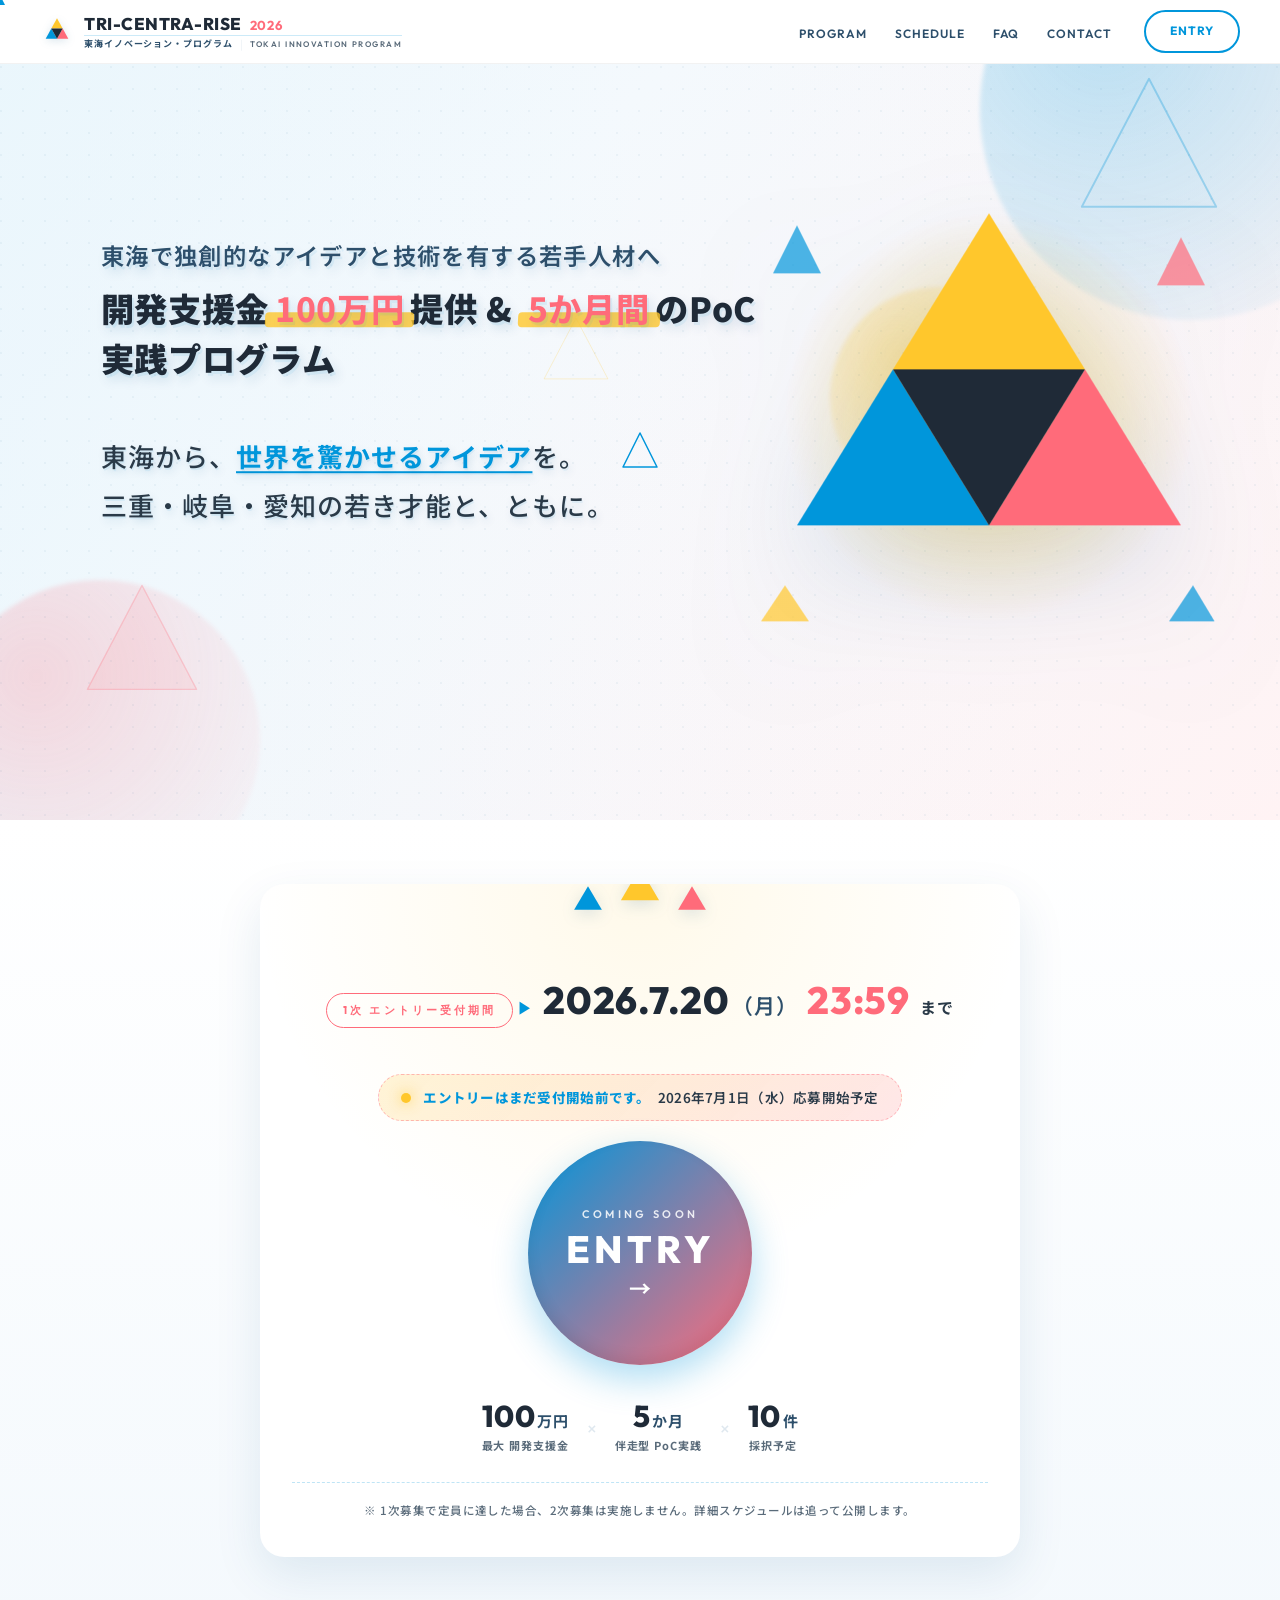
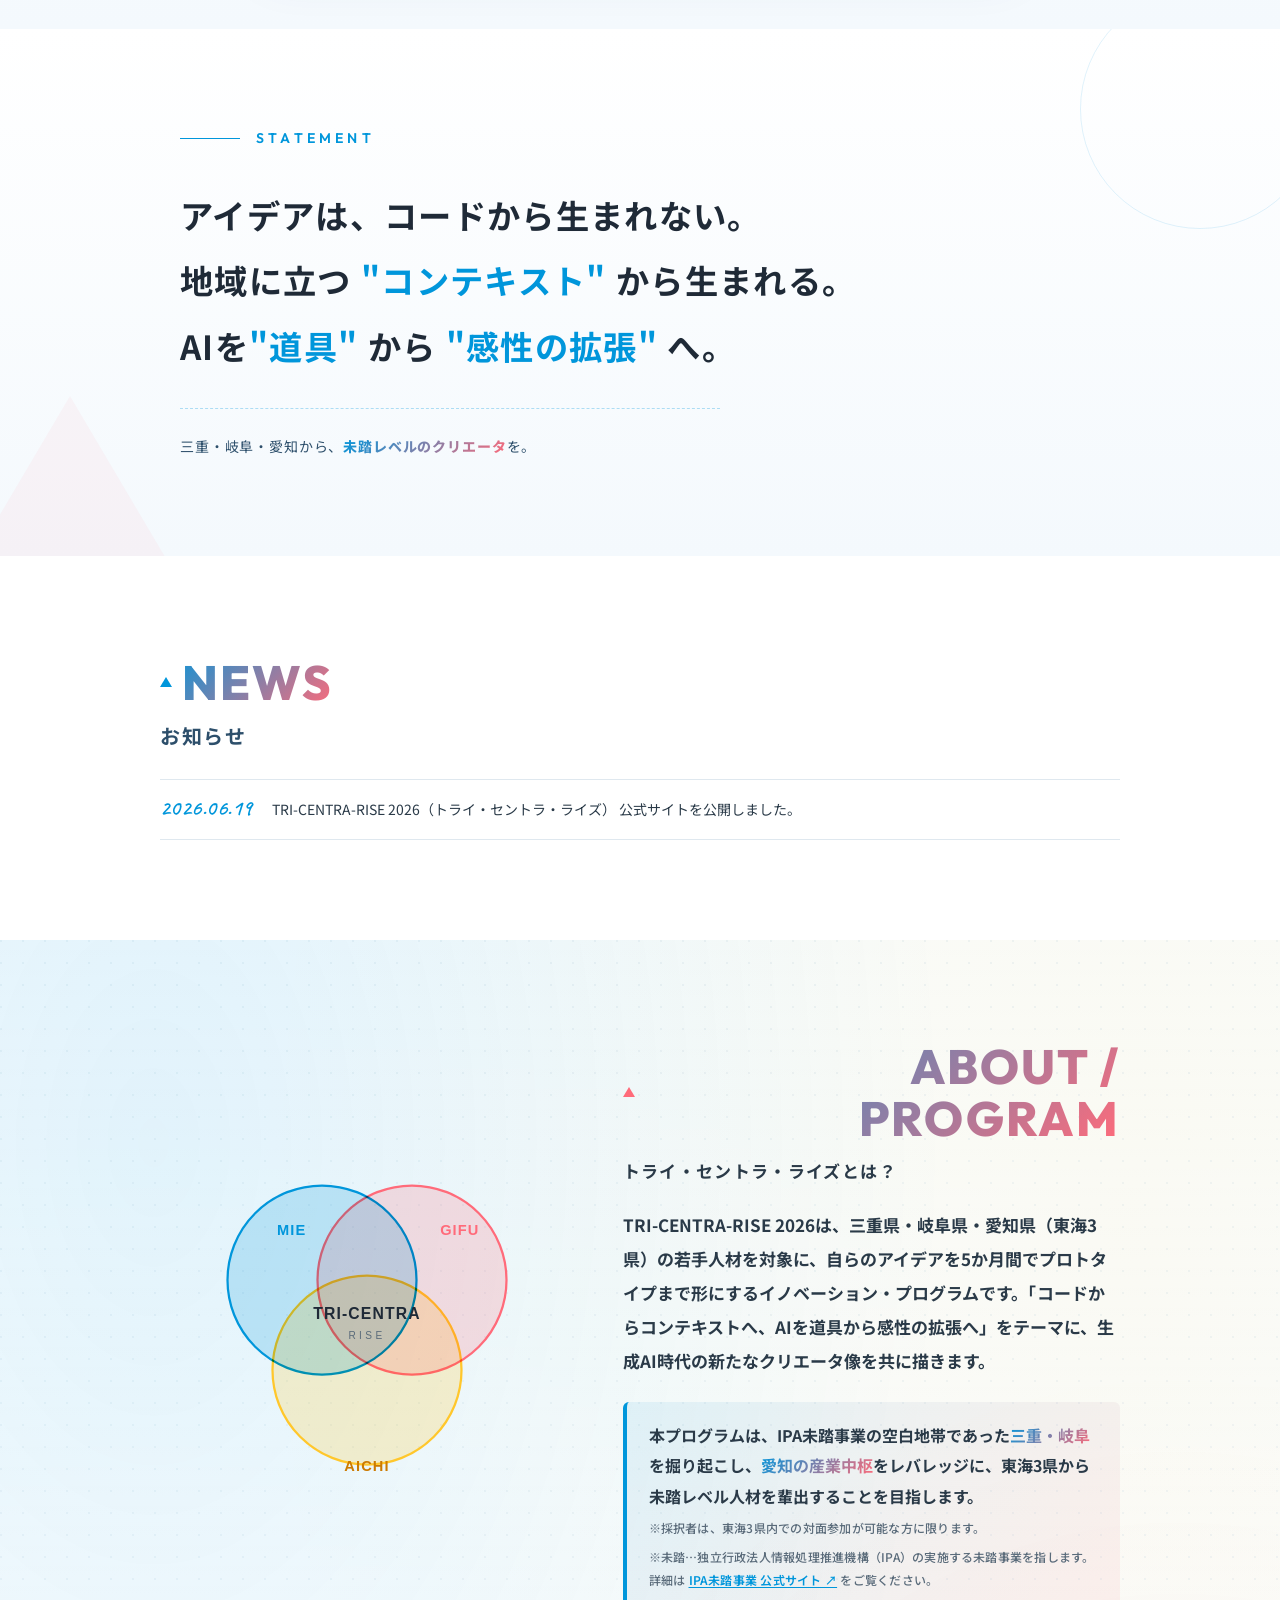
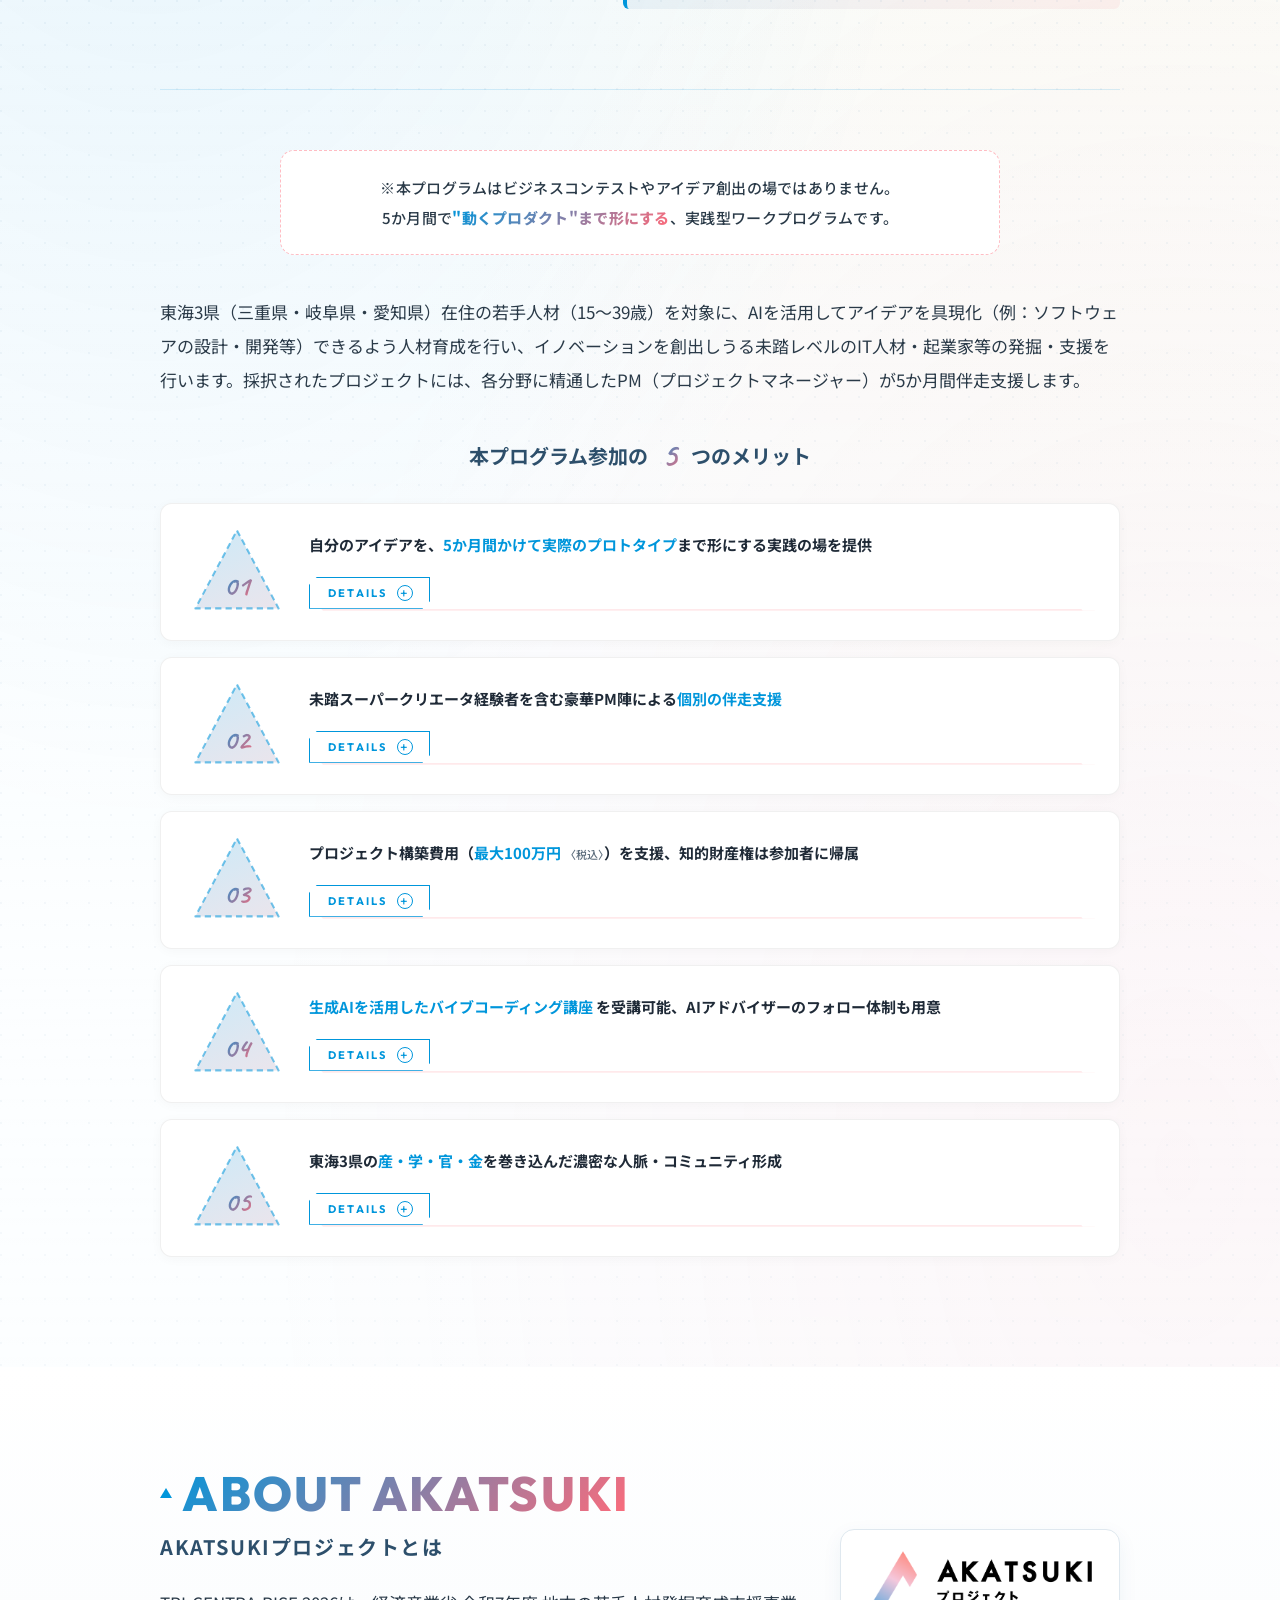
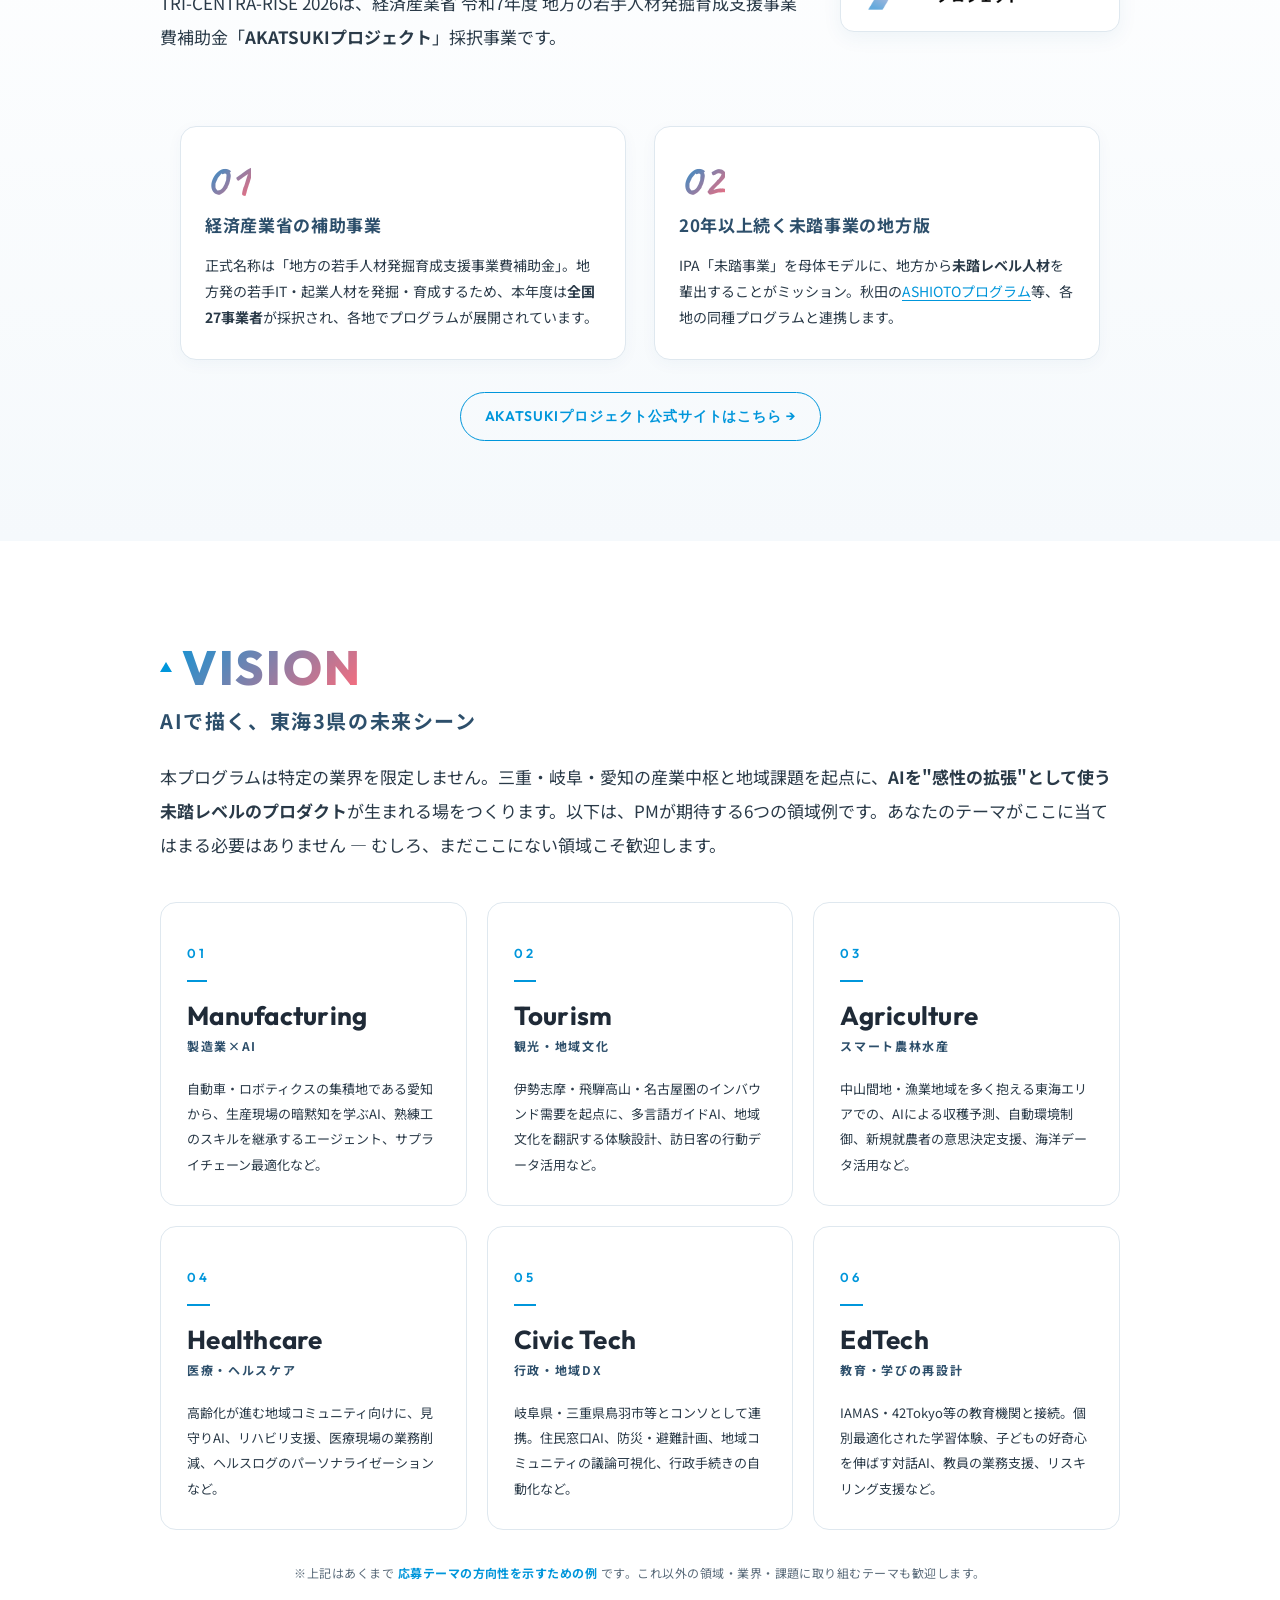
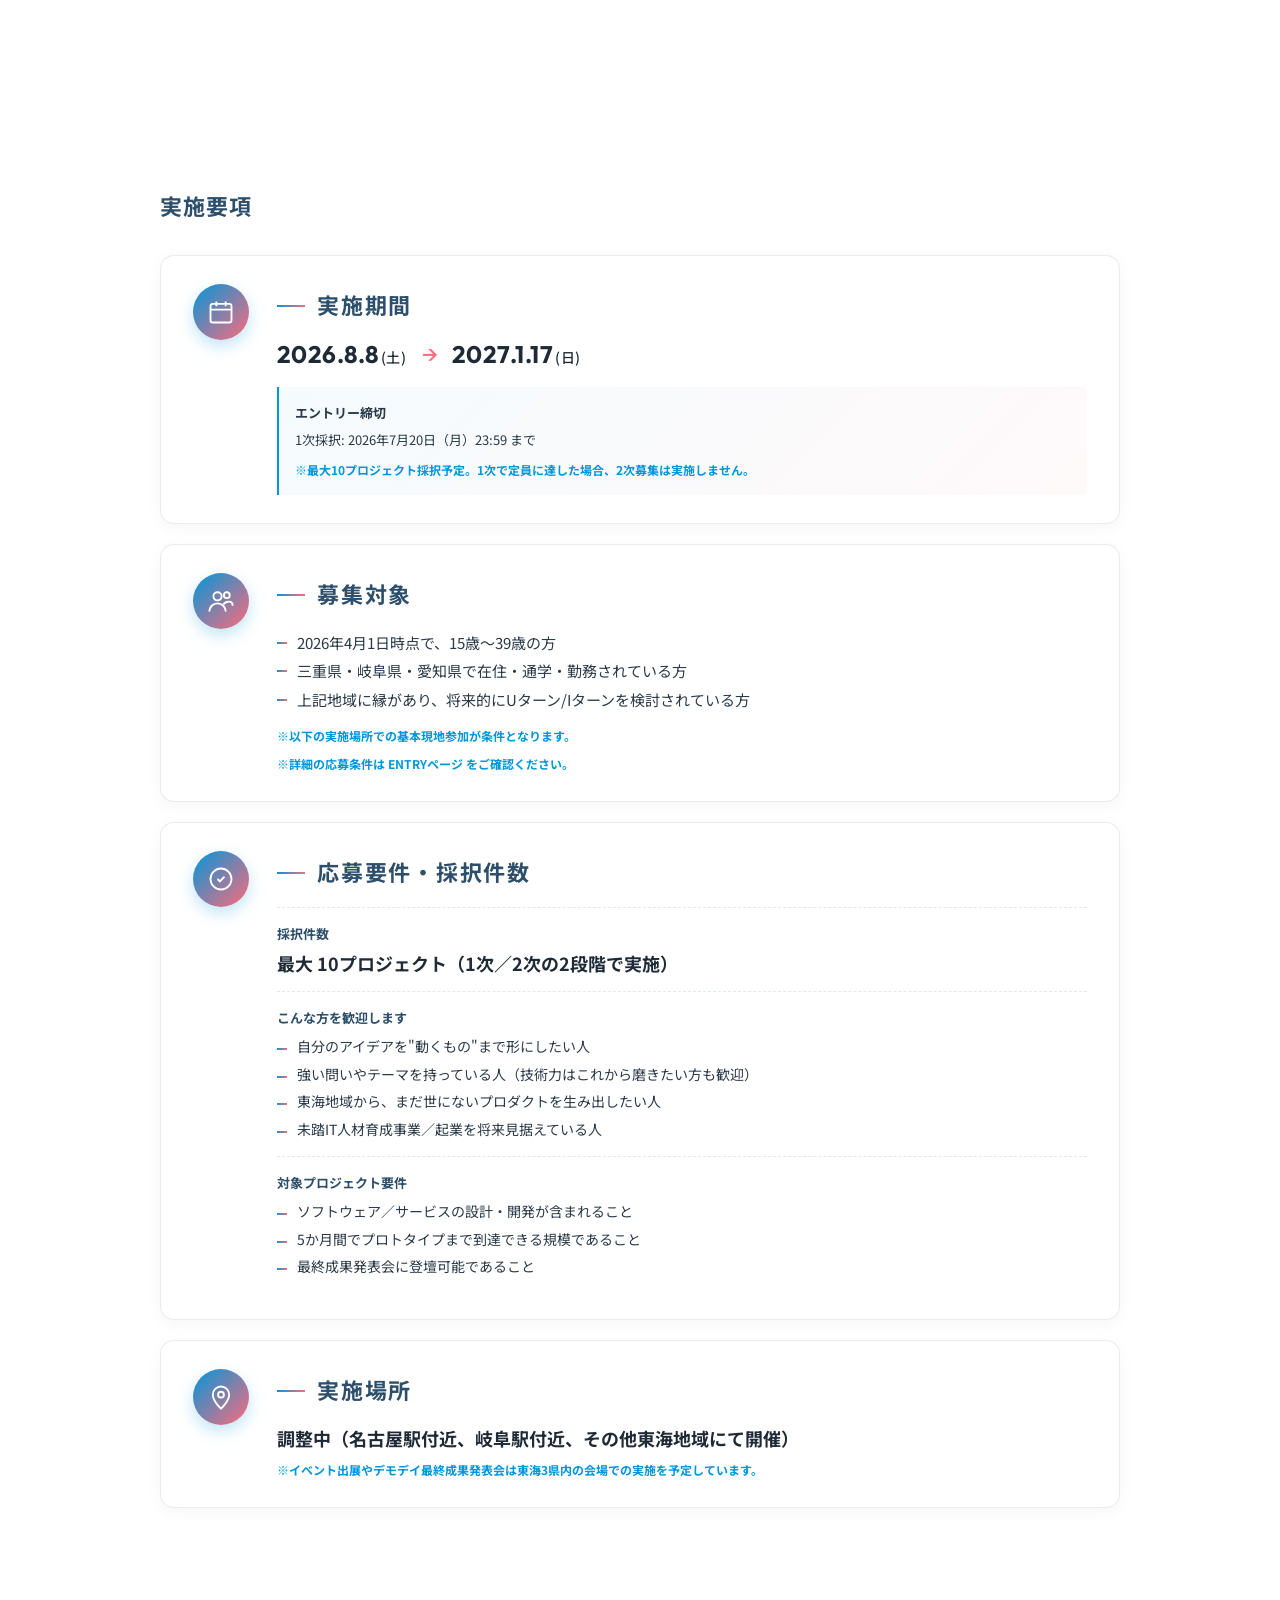
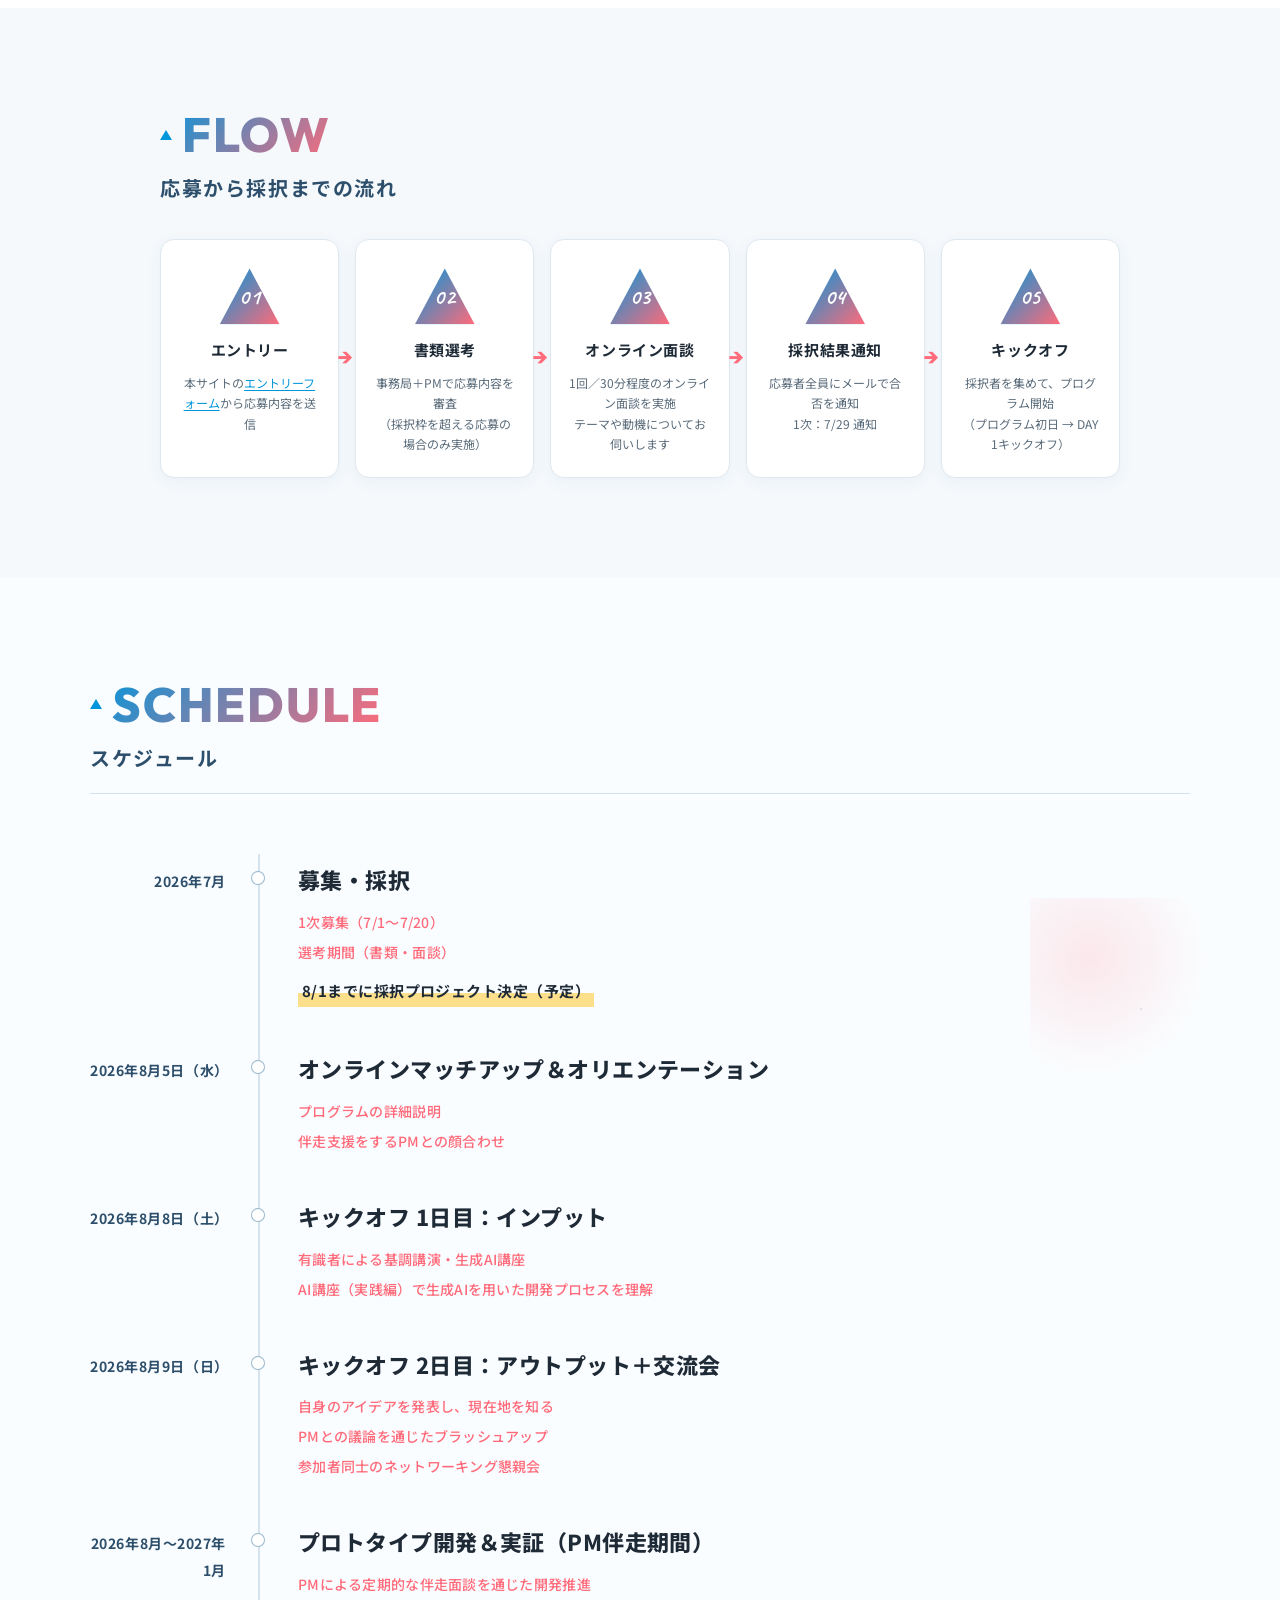
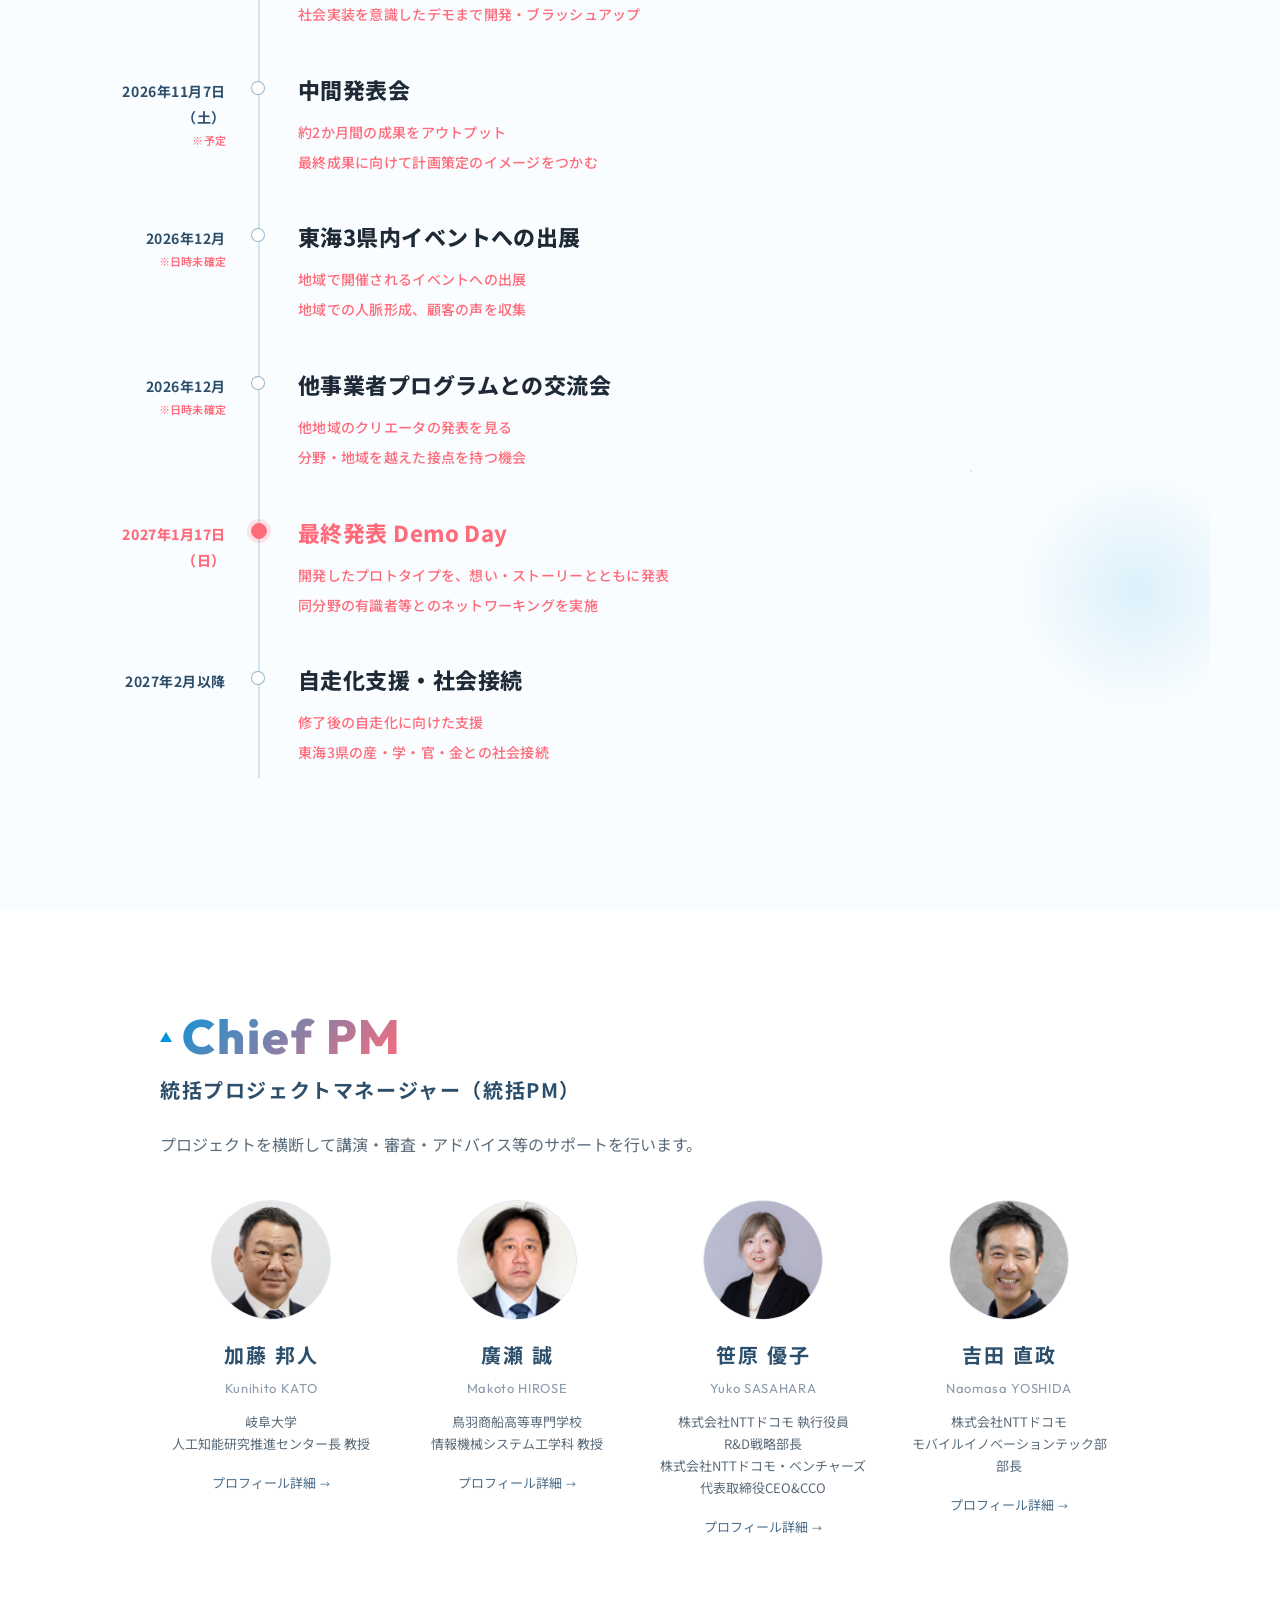
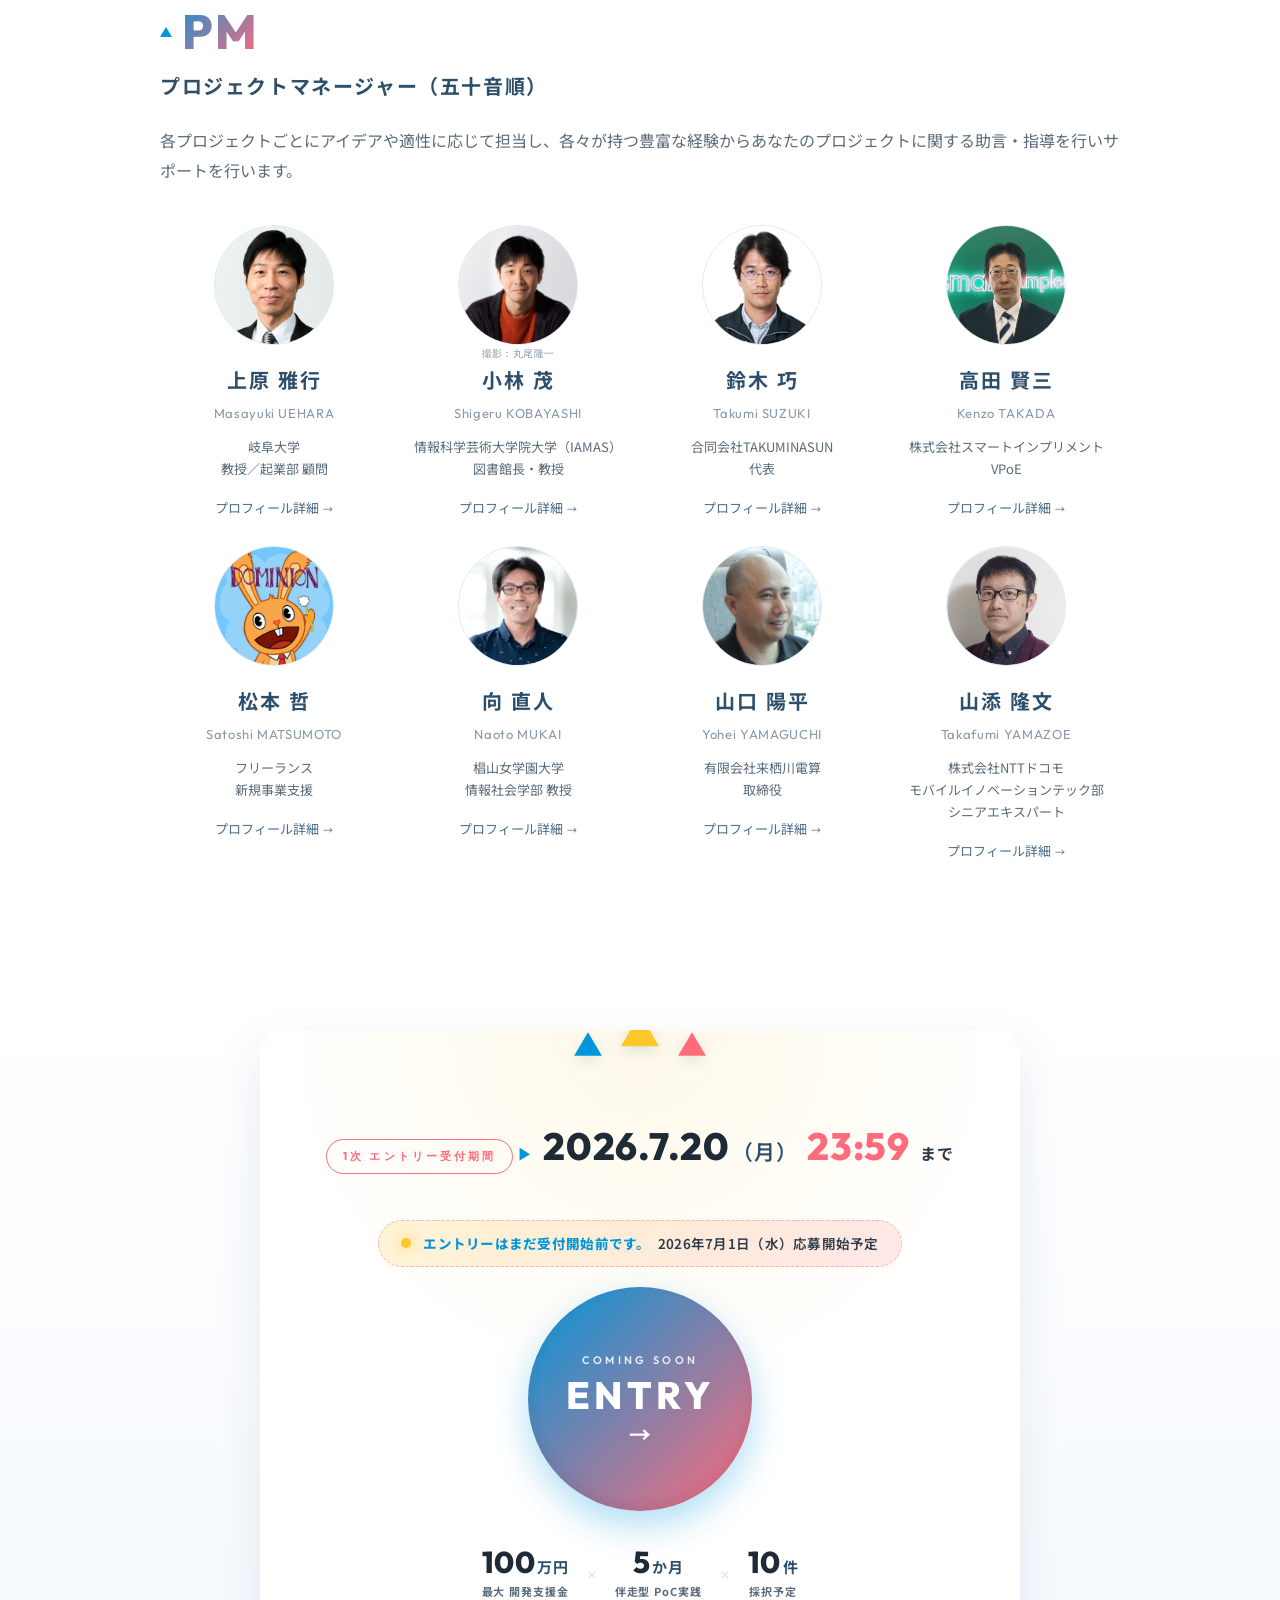
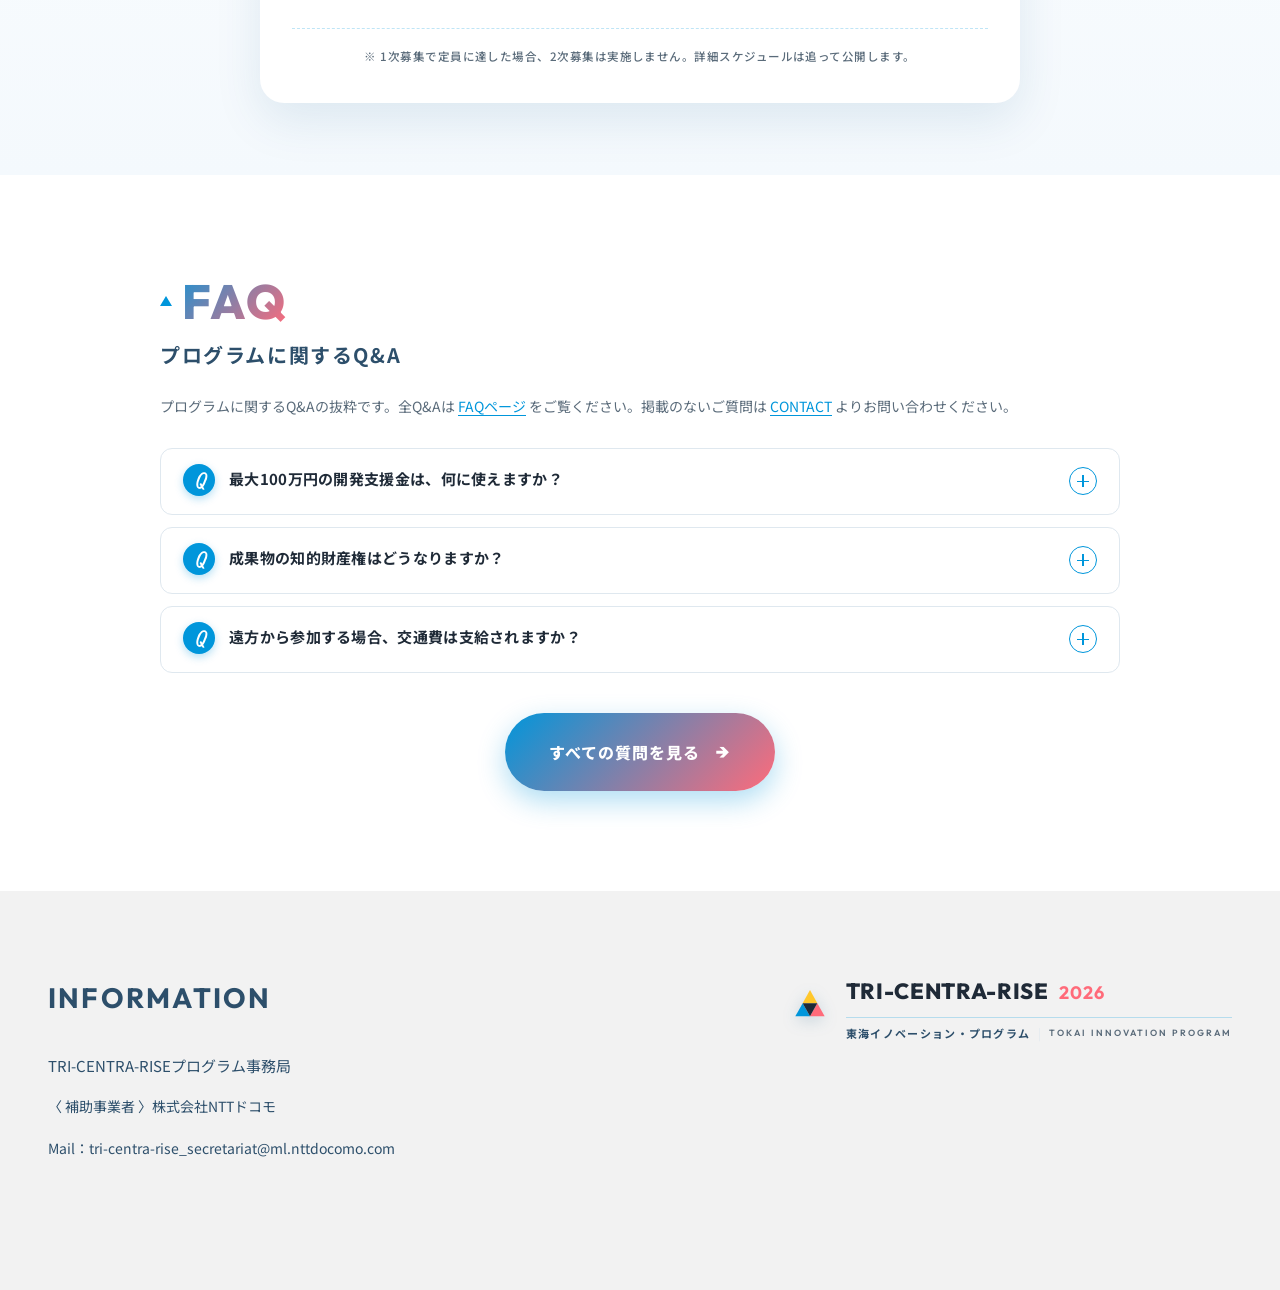
==== index.html @ 937c9be5 "Initial commit: TRI-CENTRA-RISE 2026 LP本体(本番用・preview/src/wrangler.toml/不要Excel除外、Cloudflare Pages デ" ====
<!DOCTYPE html>
<html lang="ja">
<head>
  <meta charset="UTF-8">
  <meta name="viewport" content="width=device-width, initial-scale=1.0">
  <title>TRI-CENTRA-RISE 2026 | 東海イノベーション・プログラム</title>
  <meta name="description" content="三重県・岐阜県・愛知県の若手人材を対象に、AIを感性の拡張へ昇華させるプロトタイプ開発を支援するイノベーション・プログラム。開発支援金最大100万円。">
  <link rel="canonical" href="https://tri-centra-rise.com/">
  <!-- OGP / Twitter Card -->
  <meta property="og:type" content="website">
  <meta property="og:site_name" content="TRI-CENTRA-RISE 2026">
  <meta property="og:title" content="TRI-CENTRA-RISE 2026 | 東海イノベーション・プログラム">
  <meta property="og:description" content="三重・岐阜・愛知の15〜39歳の若手人材へ。開発支援金最大100万円 & 5か月間のPoC実践プログラム。各分野第一線のPMが個別伴走。">
  <meta property="og:url" content="https://tri-centra-rise.com/">
  <meta property="og:image" content="https://tri-centra-rise.com/assets/images/og-image.png">
  <meta property="og:image:width" content="1200">
  <meta property="og:image:height" content="630">
  <meta property="og:locale" content="ja_JP">
  <meta name="twitter:card" content="summary_large_image">
  <meta name="twitter:title" content="TRI-CENTRA-RISE 2026 | 東海イノベーション・プログラム">
  <meta name="twitter:description" content="三重・岐阜・愛知の15〜39歳の若手人材へ。開発支援金最大100万円 & 5か月間のPoC実践プログラム。">
  <meta name="twitter:image" content="https://tri-centra-rise.com/assets/images/og-image.png">
  <link rel="preconnect" href="https://fonts.googleapis.com">
  <link rel="preconnect" href="https://fonts.gstatic.com" crossorigin>
  <link href="https://fonts.googleapis.com/css2?family=Outfit:wght@300;400;500;600;700;800&family=Noto+Sans+JP:wght@300;400;500;700&family=Caveat:wght@500;600;700&display=swap" rel="stylesheet">
  <link rel="icon" type="image/svg+xml" href="assets/images/favicon.svg">
  <link rel="alternate icon" type="image/svg+xml" href="assets/images/favicon.svg">
  <link rel="stylesheet" href="css/style.css">
  <!-- Google tag (gtag.js) - GA4 -->
  <script async src="https://www.googletagmanager.com/gtag/js?id=G-L28BN9L57G"></script>
  <script>
    window.dataLayer = window.dataLayer || [];
    function gtag(){dataLayer.push(arguments);}
    gtag('js', new Date());
    gtag('config', 'G-L28BN9L57G');
  </script>
</head>
<body>

<!-- Custom Cursor -->
<div class="cursor-dot" id="cursorDot" aria-hidden="true">
  <svg viewBox="0 0 12 12" xmlns="http://www.w3.org/2000/svg"><polygon points="6,1 11,11 1,11" fill="currentColor"/></svg>
</div>
<div class="cursor-ring" id="cursorRing" aria-hidden="true">
  <svg viewBox="0 0 40 40" xmlns="http://www.w3.org/2000/svg"><polygon points="20,3 37,37 3,37" fill="none" stroke="currentColor" stroke-width="1.5" stroke-linejoin="round"/></svg>
</div>

<!-- HEADER -->
<header>
  <a href="#" class="header-logo">
    <span class="header-logo-mark" aria-hidden="true">
      <svg viewBox="0 0 60 56" xmlns="http://www.w3.org/2000/svg">
        <!-- TRI = 3つの三角でCENTRAを形成しRISE -->
        <polygon points="30,4 40,22 20,22" fill="#ffc72c"/>
        <polygon points="20,22 30,40 10,40" fill="#0096db"/>
        <polygon points="40,22 50,40 30,40" fill="#ff6b7a"/>
        <polygon points="30,40 40,22 20,22" fill="#1f2a37"/>
      </svg>
    </span>
    <span class="header-logo-stack">
      <span class="header-logo-line1">
        <span class="header-logo-text">TRI-CENTRA-RISE</span>
        <span class="header-logo-year">2026</span>
      </span>
      <span class="header-logo-line2">
        <span class="header-logo-sub-ja">東海イノベーション・プログラム</span>
        <span class="header-logo-sub-sep">|</span>
        <span class="header-logo-sub-en">TOKAI INNOVATION PROGRAM</span>
      </span>
    </span>
  </a>
  <button class="nav-toggle" id="navToggle" aria-label="メニュー"><span></span><span></span><span></span></button>
  <div class="header-right">
    <nav>
      <ul>
        <li><a href="#program">PROGRAM</a></li>
        <li><a href="#schedule">SCHEDULE</a></li>
        <li><a href="faq.html">FAQ</a></li>
        <li><a href="contact.html">CONTACT</a></li>
      </ul>
    </nav>
    <a href="entry.html" class="header-entry">ENTRY</a>
  </div>
</header>

<!-- MOBILE NAV -->
<div class="mobile-nav" id="mobileNav">
  <ul>
    <li><a href="#program">PROGRAM</a></li>
    <li><a href="#schedule">SCHEDULE</a></li>
    <li><a href="faq.html">FAQ</a></li>
    <li><a href="contact.html">CONTACT</a></li>
  </ul>
  <div class="mobile-nav-cta">
    <a href="entry.html" class="header-entry">ENTRY</a>
  </div>
</div>

<!-- HERO -->
<section class="hero">
  <div class="hero-bg-deco" aria-hidden="true">
    <span class="bg-circle bg-circle-1"></span>
    <span class="bg-circle bg-circle-2"></span>
    <span class="bg-circle bg-circle-3"></span>
    <svg class="bg-tri bg-tri-1" viewBox="0 0 100 100" xmlns="http://www.w3.org/2000/svg"><polygon points="50,8 92,88 8,88" fill="none" stroke="rgba(0,150,219,0.35)" stroke-width="1.2" stroke-linejoin="round"/></svg>
    <svg class="bg-tri bg-tri-2" viewBox="0 0 100 100" xmlns="http://www.w3.org/2000/svg"><polygon points="50,8 92,88 8,88" fill="rgba(255,107,122,0.10)" stroke="rgba(255,107,122,0.32)" stroke-width="1" stroke-linejoin="round"/></svg>
    <svg class="bg-tri bg-tri-3" viewBox="0 0 100 100" xmlns="http://www.w3.org/2000/svg"><polygon points="50,8 92,88 8,88" fill="none" stroke="rgba(255,199,44,0.4)" stroke-width="1" stroke-linejoin="round"/></svg>
    <span class="bg-dotgrid"></span>
  </div>

  <!-- KEY VISUAL MARK: 3つの三角がCENTRAに集まりRISE -->
  <div class="hero-mark" aria-hidden="true">
    <svg viewBox="0 0 400 380" xmlns="http://www.w3.org/2000/svg">
      <defs>
        <radialGradient id="markGlow" cx="0.5" cy="0.5" r="0.5">
          <stop offset="0" stop-color="#ffc72c" stop-opacity="0.45"/>
          <stop offset="1" stop-color="#ffc72c" stop-opacity="0"/>
        </radialGradient>
      </defs>

      <!-- 背景グロー -->
      <circle class="mark-glow" cx="200" cy="200" r="170" fill="url(#markGlow)"/>

      <!-- 上の三角 (YELLOW) -->
      <polygon class="mark-tri tri-top"   points="200,30 280,160 120,160" fill="#ffc72c"/>
      <!-- 左下の三角 (CYAN) -->
      <polygon class="mark-tri tri-left"  points="120,160 200,290 40,290"  fill="#0096db"/>
      <!-- 右下の三角 (CORAL) -->
      <polygon class="mark-tri tri-right" points="280,160 360,290 200,290" fill="#ff6b7a"/>
      <!-- 中央の逆三角 (DARK = "CENTRA") -->
      <polygon class="mark-tri tri-center" points="200,290 280,160 120,160" fill="#1f2a37"/>

      <!-- 装飾: 周囲の細い三角粒子 -->
      <polygon class="mark-particle p1" points="40,40 60,80 20,80" fill="#0096db"/>
      <polygon class="mark-particle p2" points="360,50 380,90 340,90" fill="#ff6b7a"/>
      <polygon class="mark-particle p3" points="30,340 50,370 10,370" fill="#ffc72c"/>
      <polygon class="mark-particle p4" points="370,340 388,370 350,370" fill="#0096db"/>
    </svg>
  </div>

  <div class="hero-overlay"></div>
  <div class="hero-text">
    <p class="hero-catch">
      <span class="hero-catch-line1">東海で独創的なアイデアと技術を有する若手人材へ</span>
      <span class="hero-catch-line2">開発支援金<span class="hero-catch-accent">100万円</span>提供 &amp; <span class="hero-catch-accent">5か月間</span>のPoC実践プログラム</span>
    </p>
    <p class="hero-tagline">
      東海から、<span class="hero-tagline-accent">世界を驚かせるアイデア</span>を。<br>
      三重・岐阜・愛知の若き才能と、ともに。
    </p>
  </div>
</section>

<!-- HERO CTA -->
<div class="hero-cta-wrap">
  <div class="tcr-entry-card">
    <div class="tcr-entry-deco" aria-hidden="true">
      <svg viewBox="0 0 60 60" class="entry-deco-tri tri-l"><polygon points="30,8 56,52 4,52" fill="#0096db"/></svg>
      <svg viewBox="0 0 60 60" class="entry-deco-tri tri-c"><polygon points="30,8 56,52 4,52" fill="#ffc72c"/></svg>
      <svg viewBox="0 0 60 60" class="entry-deco-tri tri-r"><polygon points="30,8 56,52 4,52" fill="#ff6b7a"/></svg>
    </div>

    <div class="tcr-entry-meta">
      <p class="tcr-entry-stage-label">1次 エントリー受付期間</p>
      <p class="tcr-entry-deadline">
        <span class="tcr-entry-deadline-icon" aria-hidden="true">▶</span>
        <span class="tcr-entry-deadline-date">2026.7.20<small class="dow">（月）</small> <span class="tcr-entry-deadline-time">23:59</span></span>
        <span class="tcr-entry-deadline-suffix">まで</span>
      </p>
    </div>

    <p class="tcr-entry-prep" aria-live="polite">
      <span class="tcr-entry-prep-dot" aria-hidden="true"></span>
      <span class="tcr-entry-prep-text">
        <strong>エントリーはまだ受付開始前です。</strong>
        2026年7月1日（水）応募開始予定
      </span>
    </p>

    <a href="entry.html" class="tcr-entry-btn tcr-entry-btn--prep" aria-label="エントリー(2026年7月1日 受付開始予定)">
      <span class="tcr-entry-btn-ring" aria-hidden="true"></span>
      <span class="tcr-entry-btn-ring-2" aria-hidden="true"></span>
      <span class="tcr-entry-btn-inner">
        <span class="tcr-entry-btn-eyebrow">COMING SOON</span>
        <span class="tcr-entry-btn-label">ENTRY</span>
        <span class="tcr-entry-btn-arrow" aria-hidden="true">→</span>
      </span>
    </a>

    <div class="tcr-entry-perks">
      <div class="tcr-entry-perk">
        <span class="tcr-entry-perk-num">100<small class="unit">万円</small></span>
        <span class="tcr-entry-perk-label">最大 開発支援金</span>
      </div>
      <span class="tcr-entry-perk-sep" aria-hidden="true">×</span>
      <div class="tcr-entry-perk">
        <span class="tcr-entry-perk-num">5<small class="unit">か月</small></span>
        <span class="tcr-entry-perk-label">伴走型 PoC実践</span>
      </div>
      <span class="tcr-entry-perk-sep" aria-hidden="true">×</span>
      <div class="tcr-entry-perk">
        <span class="tcr-entry-perk-num">10<small class="unit">件</small></span>
        <span class="tcr-entry-perk-label">採択予定</span>
      </div>
    </div>

    <p class="tcr-entry-note">※ 1次募集で定員に達した場合、2次募集は実施しません。詳細スケジュールは追って公開します。</p>
  </div>
</div>

<!-- STATEMENT -->
<section class="statement-section fade-in" id="statement">
  <div class="statement-inner">
    <p class="statement-eyebrow"><span class="statement-eyebrow-line"></span>STATEMENT</p>
    <h2 class="statement-text">
      <span class="statement-line">アイデアは、コードから生まれない。</span>
      <span class="statement-line">地域に立つ <em class="statement-em">"コンテキスト"</em> から生まれる。</span>
      <span class="statement-line">AIを<em class="statement-em">"道具"</em> から <em class="statement-em">"感性の拡張"</em> へ。</span>
    </h2>
    <p class="statement-note">三重・岐阜・愛知から、<strong>未踏レベルのクリエータ</strong>を。</p>
  </div>
</section>

<!-- NEWS -->
<section class="section" id="news">
  <div class="section-inner fade-in">
    <div class="section-heading">
      <span class="section-heading-en">NEWS</span>
      <p class="section-heading-ja">お知らせ</p>
    </div>
    <div class="news-list">
      <div class="news-item">
        <span class="news-date">2026.06.19</span>
        <p>TRI-CENTRA-RISE 2026（トライ・セントラ・ライズ） 公式サイトを公開しました。</p>
      </div>
    </div>
  </div>
</section>

<!-- ABOUT -->
<section class="about-section" id="about">
  <span class="anchor-target" id="program" aria-hidden="true"></span>
  <div class="about-inner fade-in">
    <div class="about-visual">
      <div class="about-key">
        <svg class="about-key-svg" viewBox="0 0 320 320" xmlns="http://www.w3.org/2000/svg" aria-hidden="true">
          <circle class="key-circle c1" cx="120" cy="120" r="84" fill="rgba(0,150,219,0.20)" stroke="#0096db" stroke-width="2"/>
          <circle class="key-circle c2" cx="200" cy="120" r="84" fill="rgba(255,107,122,0.20)" stroke="#ff6b7a" stroke-width="2"/>
          <circle class="key-circle c3" cx="160" cy="200" r="84" fill="rgba(255,199,44,0.22)" stroke="#ffc72c" stroke-width="2"/>
          <text class="key-label" x="80" y="80" font-family="Roboto, sans-serif" font-size="13" font-weight="700" fill="#0096db" letter-spacing="1">MIE</text>
          <text class="key-label" x="225" y="80" font-family="Roboto, sans-serif" font-size="13" font-weight="700" fill="#ff6b7a" letter-spacing="1">GIFU</text>
          <text class="key-label" x="160" y="290" font-family="Roboto, sans-serif" font-size="13" font-weight="700" fill="#cc7a00" letter-spacing="1" text-anchor="middle">AICHI</text>
          <text class="key-center-label key-label" x="160" y="155" font-family="Roboto, sans-serif" font-size="14" font-weight="700" fill="#1f2a37" text-anchor="middle" letter-spacing="1">TRI-CENTRA</text>
          <text class="key-label" x="160" y="172" font-family="Roboto, sans-serif" font-size="9" font-weight="500" fill="#5a6b7a" text-anchor="middle" letter-spacing="3">RISE</text>
        </svg>
      </div>
    </div>
    <div class="about-text-block">
      <div class="section-heading">
        <span class="section-heading-en" style="color: var(--brown);">ABOUT / PROGRAM</span>
        <p class="section-heading-ja">トライ・セントラ・ライズとは？</p>
      </div>
      <p>TRI-CENTRA-RISE 2026は、三重県・岐阜県・愛知県（東海3県）の若手人材を対象に、自らのアイデアを<strong>5か月間でプロトタイプまで形にする</strong>イノベーション・プログラムです。<strong>「コードからコンテキストへ、AIを道具から感性の拡張へ」</strong>をテーマに、生成AI時代の新たなクリエータ像を共に描きます。</p>
      <p class="about-highlight">本プログラムは、IPA未踏事業の空白地帯であった<strong>三重・岐阜</strong>を掘り起こし、<strong>愛知の産業中枢</strong>をレバレッジに、東海3県から未踏レベル人材を輩出することを目指します。<span class="about-highlight-note">※採択者は、東海3県内での対面参加が可能な方に限ります。</span><span class="about-highlight-note">※未踏…独立行政法人情報処理推進機構（IPA）の実施する未踏事業を指します。詳細は <a href="https://www.ipa.go.jp/jinzai/mitou/koubo/" target="_blank" rel="noopener" class="about-link-inline">IPA未踏事業 公式サイト ↗</a> をご覧ください。</span></p>
    </div>
  </div>

  <!-- PROGRAM 内容（統合） -->
  <div class="about-program-block">
    <p class="about-callout fade-in">
      ※本プログラムはビジネスコンテストやアイデア創出の場ではありません。<br>
      5か月間で<strong>"動くプロダクト"まで形にする</strong>、実践型ワークプログラムです。
    </p>

    <p class="section-desc fade-in">東海3県（三重県・岐阜県・愛知県）在住の若手人材（15〜39歳）を対象に、AIを活用してアイデアを具現化（例：ソフトウェアの設計・開発等）できるよう人材育成を行い、イノベーションを創出しうる未踏レベルのIT人材・起業家等の発掘・支援を行います。採択されたプロジェクトには、各分野に精通したPM（プロジェクトマネージャー）が5か月間伴走支援します。</p>

    <p class="merits-heading fade-in">本プログラム参加の<span class="merits-heading-num">5</span>つのメリット</p>
    <div class="merits-list fade-in">
      <div class="merit-item" data-merit>
        <span class="merit-icon"><span class="merit-icon-num">01</span></span>
        <div class="merit-content">
          <h5>自分のアイデアを、<strong>5か月間かけて実際のプロトタイプ</strong>まで形にする実践の場を提供</h5>
          <button class="merit-toggle" type="button">DETAILS<span class="merit-toggle-icon">+</span></button>
          <div class="merit-detail">
            <p>「やってみたい」で終わらせず、ユーザー検証・プロトタイプ開発・成果発表までを一貫して経験。プログラム修了時には実動するプロダクト、ピッチ経験、最終発表会での登壇実績が手元に残ります。</p>
          </div>
        </div>
      </div>
      <div class="merit-item" data-merit>
        <span class="merit-icon"><span class="merit-icon-num">02</span></span>
        <div class="merit-content">
          <h5>未踏スーパークリエータ経験者を含む豪華PM陣による<strong>個別の伴走支援</strong></h5>
          <button class="merit-toggle" type="button">DETAILS<span class="merit-toggle-icon">+</span></button>
          <div class="merit-detail">
            <p>未踏事業の経験者（山添・山口・小林）をはじめ、AI研究・スタートアップ・教育の最前線で活躍するメンターを多数配置。アイデアが自身のビジネスや人脈に届く仲間になる機会を提供します。</p>
          </div>
        </div>
      </div>
      <div class="merit-item" data-merit>
        <span class="merit-icon"><span class="merit-icon-num">03</span></span>
        <div class="merit-content">
          <h5>プロジェクト構築費用（<strong>最大100万円</strong><span class="merit-inline-note">〈税込〉</span>）を支援、知的財産権は参加者に帰属</h5>
          <button class="merit-toggle" type="button">DETAILS<span class="merit-toggle-icon">+</span></button>
          <div class="merit-detail">
            <p>プログラム期間中の開発に要する人件費の計上＋国内旅費＋プログラム事務局の定める生成AIサービス利用料の三科目（すべて実費精算）への充当を基本とし、上記以外の利用用途については事務局が審議の上利用可否について判断します。本プログラムの成果の知的財産権は参加者に帰属するので、安心して自身のアイデアを具体化いただくことができます。</p>
          </div>
        </div>
      </div>
      <div class="merit-item" data-merit>
        <span class="merit-icon"><span class="merit-icon-num">04</span></span>
        <div class="merit-content">
          <h5><strong>生成AIを活用したバイブコーディング講座</strong> を受講可能、AIアドバイザーのフォロー体制も用意</h5>
          <button class="merit-toggle" type="button">DETAILS<span class="merit-toggle-icon">+</span></button>
          <div class="merit-detail">
            <p>初日には生成AIを用いたバイブコーディング（Vibe Coding）の講座を受講でき、プロダクト開発スピードと表現力を一段引き上げます。非エンジニアの方もアイデアを形にしやすい環境を提供します。既にバイブコーディングを活用している方にとっても、バイブコーディングに詳しいAIアドバイザーがあなたを期間中サポートします。</p>
          </div>
        </div>
      </div>
      <div class="merit-item" data-merit>
        <span class="merit-icon"><span class="merit-icon-num">05</span></span>
        <div class="merit-content">
          <h5>東海3県の<strong>産・学・官・金</strong>を巻き込んだ濃密な人脈・コミュニティ形成</h5>
          <button class="merit-toggle" type="button">DETAILS<span class="merit-toggle-icon">+</span></button>
          <div class="merit-detail">
            <p><strong>東海3県それぞれに、地域を代表する産・学・官のプレイヤーを擁する体制</strong>：<strong>三重</strong>は三重大学・鳥羽商船高専・鳥羽市・IXデジタル、<strong>岐阜</strong>は岐阜大学・IAMAS・ソフトピアジャパン・岐阜県、<strong>愛知</strong>は来栖川電算・スマートインプリメントが地元目線で連動。加えて42Tokyo等の教育機関、大垣共立銀行・日本政策金融公庫等の金融機関ともネットワークを形成し、クリエータの発掘・伴走・社会実装を多面的に支援します。修了後はアルムナイコミュニティを通じて、未踏事業へのトスアップ支援も用意しています。</p>
          </div>
        </div>
      </div>
    </div>
  </div>
</section>

<!-- ABOUT AKATSUKI -->
<section class="section akatsuki-context-section" id="akatsuki-context">
  <div class="section-inner fade-in">
    <div class="akatsuki-context-head">
      <div class="akatsuki-context-head-text">
        <div class="section-heading">
          <span class="section-heading-en">ABOUT AKATSUKI</span>
          <p class="section-heading-ja">AKATSUKIプロジェクトとは</p>
        </div>
        <p class="section-desc">TRI-CENTRA-RISE 2026は、経済産業省 令和7年度 地方の若手人材発掘育成支援事業費補助金「<strong>AKATSUKIプロジェクト</strong>」採択事業です。</p>
      </div>
      <div class="akatsuki-context-head-logo">
        <img src="assets/images/akatsuki_logotype.png" alt="AKATSUKIプロジェクト">
      </div>
    </div>
    <div class="akatsuki-context-grid">
      <div class="akatsuki-context-card">
        <span class="akatsuki-context-num">01</span>
        <h4>経済産業省の補助事業</h4>
        <p>正式名称は「地方の若手人材発掘育成支援事業費補助金」。地方発の若手IT・起業人材を発掘・育成するため、本年度は<strong>全国27事業者</strong>が採択され、各地でプログラムが展開されています。</p>
      </div>
      <div class="akatsuki-context-card">
        <span class="akatsuki-context-num">02</span>
        <h4>20年以上続く未踏事業の地方版</h4>
        <p>IPA「未踏事業」を母体モデルに、地方から<strong>未踏レベル人材</strong>を輩出することがミッション。秋田の<a href="https://ashioto-2026.com/" target="_blank" rel="noopener">ASHIOTOプログラム</a>等、各地の同種プログラムと連携します。</p>
      </div>
    </div>
    <p class="akatsuki-context-link"><a href="https://mitouteki.jp/" target="_blank" rel="noopener">AKATSUKIプロジェクト公式サイトはこちら →</a></p>
  </div>
</section>

<!-- VISION -->
<section class="section vision-section" id="vision">
  <div class="section-inner">
    <div class="section-heading fade-in">
      <span class="section-heading-en">VISION</span>
      <p class="section-heading-ja">AIで描く、東海3県の未来シーン</p>
    </div>
    <p class="section-desc fade-in">本プログラムは特定の業界を限定しません。三重・岐阜・愛知の産業中枢と地域課題を起点に、<strong>AIを"感性の拡張"として使う未踏レベルのプロダクト</strong>が生まれる場をつくります。以下は、PMが期待する6つの領域例です。あなたのテーマがここに当てはまる必要はありません — むしろ、まだここにない領域こそ歓迎します。</p>
    <div class="vision-grid fade-in">
      <div class="vision-card">
        <span class="vision-num">01</span>
        <h3 class="vision-title">Manufacturing</h3>
        <p class="vision-sub">製造業×AI</p>
        <p class="vision-desc">自動車・ロボティクスの集積地である愛知から、生産現場の暗黙知を学ぶAI、熟練工のスキルを継承するエージェント、サプライチェーン最適化など。</p>
      </div>
      <div class="vision-card">
        <span class="vision-num">02</span>
        <h3 class="vision-title">Tourism</h3>
        <p class="vision-sub">観光・地域文化</p>
        <p class="vision-desc">伊勢志摩・飛騨高山・名古屋圏のインバウンド需要を起点に、多言語ガイドAI、地域文化を翻訳する体験設計、訪日客の行動データ活用など。</p>
      </div>
      <div class="vision-card">
        <span class="vision-num">03</span>
        <h3 class="vision-title">Agriculture</h3>
        <p class="vision-sub">スマート農林水産</p>
        <p class="vision-desc">中山間地・漁業地域を多く抱える東海エリアでの、AIによる収穫予測、自動環境制御、新規就農者の意思決定支援、海洋データ活用など。</p>
      </div>
      <div class="vision-card">
        <span class="vision-num">04</span>
        <h3 class="vision-title">Healthcare</h3>
        <p class="vision-sub">医療・ヘルスケア</p>
        <p class="vision-desc">高齢化が進む地域コミュニティ向けに、見守りAI、リハビリ支援、医療現場の業務削減、ヘルスログのパーソナライゼーションなど。</p>
      </div>
      <div class="vision-card">
        <span class="vision-num">05</span>
        <h3 class="vision-title">Civic Tech</h3>
        <p class="vision-sub">行政・地域DX</p>
        <p class="vision-desc">岐阜県・三重県鳥羽市等とコンソとして連携。住民窓口AI、防災・避難計画、地域コミュニティの議論可視化、行政手続きの自動化など。</p>
      </div>
      <div class="vision-card">
        <span class="vision-num">06</span>
        <h3 class="vision-title">EdTech</h3>
        <p class="vision-sub">教育・学びの再設計</p>
        <p class="vision-desc">IAMAS・42Tokyo等の教育機関と接続。個別最適化された学習体験、子どもの好奇心を伸ばす対話AI、教員の業務支援、リスキリング支援など。</p>
      </div>
    </div>
    <p class="vision-footnote fade-in">※上記はあくまで <strong>応募テーマの方向性を示すための例</strong> です。これ以外の領域・業界・課題に取り組むテーマも歓迎します。</p>
  </div>
</section>

<!-- 実施要項 -->
<section class="section" id="requirements">
  <div class="section-inner fade-in">
    <h3 class="req-title">実施要項</h3>
    <div class="req-cards">
      <div class="req-card">
        <div class="req-card-icon">
          <svg viewBox="0 0 24 24" fill="none" stroke="currentColor" stroke-width="1.6">
            <rect x="3" y="5" width="18" height="16" rx="2"/>
            <path d="M3 10h18M8 3v4M16 3v4"/>
          </svg>
        </div>
        <div class="req-card-body">
          <p class="req-card-label">実施期間</p>
          <p class="req-card-main">2026.8.8<span class="req-dow">(土)</span> <span class="req-arrow">→</span> 2027.1.17<span class="req-dow">(日)</span></p>
          <div class="req-card-notes">
            <p class="req-note-head">エントリー締切</p>
            <p>1次採択: 2026年7月20日（月）23:59 まで</p>
            <p class="req-note-warn">※最大10プロジェクト採択予定。1次で定員に達した場合、2次募集は実施しません。</p>
          </div>
        </div>
      </div>

      <div class="req-card">
        <div class="req-card-icon">
          <svg viewBox="0 0 24 24" fill="none" stroke="currentColor" stroke-width="1.6">
            <circle cx="9" cy="8" r="3.5"/>
            <path d="M2 21c0-3.8 3.1-7 7-7s7 3.2 7 7"/>
            <circle cx="17" cy="7" r="2.5"/>
            <path d="M14 15c1-1.5 2.8-2.5 4.8-2.5 2 0 3.2 1.5 3.2 3.5"/>
          </svg>
        </div>
        <div class="req-card-body">
          <p class="req-card-label">募集対象</p>
          <ul class="req-list">
            <li>2026年4月1日時点で、15歳〜39歳の方</li>
            <li>三重県・岐阜県・愛知県で在住・通学・勤務されている方</li>
            <li>上記地域に縁があり、将来的にUターン/Iターンを検討されている方</li>
          </ul>
          <p class="req-note-warn">※以下の実施場所での基本現地参加が条件となります。</p>
          <p class="req-note-warn">※詳細の応募条件は <a href="entry.html">ENTRYページ</a> をご確認ください。</p>
        </div>
      </div>

      <div class="req-card">
        <div class="req-card-icon">
          <svg viewBox="0 0 24 24" fill="none" stroke="currentColor" stroke-width="1.6">
            <path d="M9 12l2 2 4-4"/>
            <circle cx="12" cy="12" r="9"/>
          </svg>
        </div>
        <div class="req-card-body">
          <p class="req-card-label">応募要件・採択件数</p>
          <div class="req-detail-block">
            <p class="req-note-head">採択件数</p>
            <p class="req-card-main-sm">最大 <strong>10プロジェクト</strong>（1次／2次の2段階で実施）</p>
          </div>
          <div class="req-detail-block">
            <p class="req-note-head">こんな方を歓迎します</p>
            <ul class="req-list req-list-tight">
              <li>自分のアイデアを"動くもの"まで形にしたい人</li>
              <li>強い問いやテーマを持っている人（技術力はこれから磨きたい方も歓迎）</li>
              <li>東海地域から、まだ世にないプロダクトを生み出したい人</li>
              <li>未踏IT人材育成事業／起業を将来見据えている人</li>
            </ul>
          </div>
          <div class="req-detail-block">
            <p class="req-note-head">対象プロジェクト要件</p>
            <ul class="req-list req-list-tight">
              <li>ソフトウェア／サービスの設計・開発が含まれること</li>
              <li>5か月間でプロトタイプまで到達できる規模であること</li>
              <li>最終成果発表会に登壇可能であること</li>
            </ul>
          </div>
        </div>
      </div>

      <div class="req-card">
        <div class="req-card-icon">
          <svg viewBox="0 0 24 24" fill="none" stroke="currentColor" stroke-width="1.6">
            <path d="M12 22s7-6.5 7-12a7 7 0 0 0-14 0c0 5.5 7 12 7 12z"/>
            <circle cx="12" cy="10" r="2.5"/>
          </svg>
        </div>
        <div class="req-card-body">
          <p class="req-card-label">実施場所</p>
          <p class="req-card-main-sm">調整中（名古屋駅付近、岐阜駅付近、その他東海地域にて開催）</p>
          <p class="req-note-warn">※イベント出展やデモデイ最終成果発表会は東海3県内の会場での実施を予定しています。</p>
        </div>
      </div>
    </div>

  </div>
</section>

<!-- FLOW -->
<section class="section flow-section" id="flow">
  <div class="section-inner fade-in">
    <div class="section-heading">
      <span class="section-heading-en">FLOW</span>
      <p class="section-heading-ja">応募から採択までの流れ</p>
    </div>
    <ol class="flow-steps">
      <li class="flow-step">
        <span class="flow-step-num">01</span>
        <h4>エントリー</h4>
        <p>本サイトの<a href="entry.html">エントリーフォーム</a>から応募内容を送信</p>
      </li>
      <li class="flow-step">
        <span class="flow-step-num">02</span>
        <h4>書類選考</h4>
        <p>事務局＋PMで応募内容を審査<br>（採択枠を超える応募の場合のみ実施）</p>
      </li>
      <li class="flow-step">
        <span class="flow-step-num">03</span>
        <h4>オンライン面談</h4>
        <p>1回／30分程度のオンライン面談を実施<br>テーマや動機についてお伺いします</p>
      </li>
      <li class="flow-step">
        <span class="flow-step-num">04</span>
        <h4>採択結果通知</h4>
        <p>応募者全員にメールで合否を通知<br>1次：7/29 通知</p>
      </li>
      <li class="flow-step">
        <span class="flow-step-num">05</span>
        <h4>キックオフ</h4>
        <p>採択者を集めて、プログラム開始<br>（プログラム初日 → DAY 1キックオフ）</p>
      </li>
    </ol>
  </div>
</section>

<!-- SCHEDULE (saga-ignite風タイムライン) -->
<section class="schedule-section sched-v2" id="schedule">
  <div class="sched-inner">
    <div class="section-heading fade-in">
      <span class="section-heading-en">SCHEDULE</span>
      <p class="section-heading-ja">スケジュール</p>
    </div>
    <div class="sched-hr"></div>

    <ol class="sched-list">
      <li class="sched-row fade-in">
        <span class="sched-when">2026年7月</span>
        <span class="sched-dot"></span>
        <div class="sched-body">
          <h3 class="sched-title">募集・採択</h3>
          <ul class="sched-bullets">
            <li>1次募集（7/1〜7/20）</li>
            <li>選考期間（書類・面談）</li>
            <li class="sched-bullet-key"><strong>8/1までに採択プロジェクト決定（予定）</strong></li>
          </ul>
        </div>
      </li>

      <li class="sched-row fade-in">
        <span class="sched-when">2026年8月5日（水）</span>
        <span class="sched-dot"></span>
        <div class="sched-body">
          <h3 class="sched-title">オンラインマッチアップ＆オリエンテーション</h3>
          <ul class="sched-bullets">
            <li>プログラムの詳細説明</li>
            <li>伴走支援をするPMとの顔合わせ</li>
          </ul>
        </div>
      </li>

      <li class="sched-row fade-in">
        <span class="sched-when">2026年8月8日（土）</span>
        <span class="sched-dot"></span>
        <div class="sched-body">
          <h3 class="sched-title">キックオフ 1日目：インプット</h3>
          <ul class="sched-bullets">
            <li>有識者による基調講演・生成AI講座</li>
            <li>AI講座（実践編）で生成AIを用いた開発プロセスを理解</li>
          </ul>
        </div>
      </li>

      <li class="sched-row fade-in">
        <span class="sched-when">2026年8月9日（日）</span>
        <span class="sched-dot"></span>
        <div class="sched-body">
          <h3 class="sched-title">キックオフ 2日目：アウトプット＋交流会</h3>
          <ul class="sched-bullets">
            <li>自身のアイデアを発表し、現在地を知る</li>
            <li>PMとの議論を通じたブラッシュアップ</li>
            <li>参加者同士のネットワーキング懇親会</li>
          </ul>
        </div>
      </li>

      <li class="sched-row fade-in">
        <span class="sched-when">2026年8月〜2027年1月</span>
        <span class="sched-dot"></span>
        <div class="sched-body">
          <h3 class="sched-title">プロトタイプ開発＆実証（PM伴走期間）</h3>
          <ul class="sched-bullets">
            <li>PMによる定期的な伴走面談を通じた開発推進</li>
            <li>社会実装を意識したデモまで開発・ブラッシュアップ</li>
          </ul>
        </div>
      </li>

      <li class="sched-row fade-in">
        <span class="sched-when">2026年11月7日（土）<small class="sched-when-note">※予定</small></span>
        <span class="sched-dot"></span>
        <div class="sched-body">
          <h3 class="sched-title">中間発表会</h3>
          <ul class="sched-bullets">
            <li>約2か月間の成果をアウトプット</li>
            <li>最終成果に向けて計画策定のイメージをつかむ</li>
          </ul>
        </div>
      </li>

      <li class="sched-row fade-in">
        <span class="sched-when">2026年12月<small class="sched-when-note">※日時未確定</small></span>
        <span class="sched-dot"></span>
        <div class="sched-body">
          <h3 class="sched-title">東海3県内イベントへの出展</h3>
          <ul class="sched-bullets">
            <li>地域で開催されるイベントへの出展</li>
            <li>地域での人脈形成、顧客の声を収集</li>
          </ul>
        </div>
      </li>

      <li class="sched-row fade-in">
        <span class="sched-when">2026年12月<small class="sched-when-note">※日時未確定</small></span>
        <span class="sched-dot"></span>
        <div class="sched-body">
          <h3 class="sched-title">他事業者プログラムとの交流会</h3>
          <ul class="sched-bullets">
            <li>他地域のクリエータの発表を見る</li>
            <li>分野・地域を越えた接点を持つ機会</li>
          </ul>
        </div>
      </li>

      <li class="sched-row sched-row-hl fade-in">
        <span class="sched-when">2027年1月17日（日）</span>
        <span class="sched-dot"></span>
        <div class="sched-body">
          <h3 class="sched-title">最終発表 Demo Day</h3>
          <ul class="sched-bullets">
            <li>開発したプロトタイプを、想い・ストーリーとともに発表</li>
            <li>同分野の有識者等とのネットワーキングを実施</li>
          </ul>
        </div>
      </li>

      <li class="sched-row fade-in">
        <span class="sched-when">2027年2月以降</span>
        <span class="sched-dot"></span>
        <div class="sched-body">
          <h3 class="sched-title">自走化支援・社会接続</h3>
          <ul class="sched-bullets">
            <li>修了後の自走化に向けた支援</li>
            <li>東海3県の産・学・官・金との社会接続</li>
          </ul>
        </div>
      </li>
    </ol>
  </div>
</section>

<!-- PM -->
<section class="pm-section" id="pm">
  <div class="pm-inner">
    <!-- 統括PM -->
    <div class="section-heading fade-in">
      <span class="section-heading-en">Chief PM</span>
      <p class="section-heading-ja">統括プロジェクトマネージャー（統括PM）</p>
    </div>
    <p class="pm-section-desc fade-in">プロジェクトを横断して講演・審査・アドバイス等のサポートを行います。</p>

    <div class="pm-grid fade-in">
      <div class="pm-card" data-pm="kato">
        <div class="pm-photo"><img src="assets/pm/kato.jpg" alt="加藤 邦人"></div>
        <p class="pm-name">加藤 邦人</p>
        <p class="pm-name-en">Kunihito KATO</p>
        <p class="pm-org">岐阜大学<br>人工知能研究推進センター長 教授</p>
        <a href="#" class="pm-detail">プロフィール詳細</a>
      </div>
      <div class="pm-card" data-pm="hirose">
        <div class="pm-photo"><img src="assets/pm/hirose.jpg" alt="廣瀬 誠"></div>
        <p class="pm-name">廣瀬 誠</p>
        <p class="pm-name-en">Makoto HIROSE</p>
        <p class="pm-org">鳥羽商船高等専門学校<br>情報機械システム工学科 教授</p>
        <a href="#" class="pm-detail">プロフィール詳細</a>
      </div>
      <div class="pm-card" data-pm="sasahara">
        <div class="pm-photo"><img src="assets/pm/sasahara.jpg" alt="笹原 優子"></div>
        <p class="pm-name">笹原 優子</p>
        <p class="pm-name-en">Yuko SASAHARA</p>
        <p class="pm-org">株式会社NTTドコモ 執行役員 R&amp;D戦略部長<br>株式会社NTTドコモ・ベンチャーズ 代表取締役CEO&amp;CCO</p>
        <a href="#" class="pm-detail">プロフィール詳細</a>
      </div>
      <div class="pm-card" data-pm="yoshida">
        <div class="pm-photo"><img src="assets/pm/yoshida.jpg" alt="吉田 直政"></div>
        <p class="pm-name">吉田 直政</p>
        <p class="pm-name-en">Naomasa YOSHIDA</p>
        <p class="pm-org">株式会社NTTドコモ<br>モバイルイノベーションテック部 部長</p>
        <a href="#" class="pm-detail">プロフィール詳細</a>
      </div>
    </div>

    <!-- PM -->
    <div class="section-heading fade-in" style="margin-top: 64px;">
      <span class="section-heading-en">PM</span>
      <p class="section-heading-ja">プロジェクトマネージャー（五十音順）</p>
    </div>
    <p class="pm-section-desc fade-in">各プロジェクトごとにアイデアや適性に応じて担当し、各々が持つ豊富な経験からあなたのプロジェクトに関する助言・指導を行いサポートを行います。</p>

    <div class="pm-grid pm-grid-4 fade-in">
      <div class="pm-card" data-pm="uehara">
        <div class="pm-photo"><img src="assets/pm/uehara.jpg" alt="上原 雅行"></div>
        <p class="pm-name">上原 雅行</p>
        <p class="pm-name-en">Masayuki UEHARA</p>
        <p class="pm-org">岐阜大学<br>教授／起業部 顧問</p>
        <a href="#" class="pm-detail">プロフィール詳細</a>
      </div>
      <div class="pm-card" data-pm="kobayashi">
        <div class="pm-photo"><img src="assets/pm/kobayashi.jpg" alt="小林 茂"></div>
        <p class="pm-photo-credit">撮影：丸尾隆一</p>
        <p class="pm-name">小林 茂</p>
        <p class="pm-name-en">Shigeru KOBAYASHI</p>
        <p class="pm-org">情報科学芸術大学院大学（IAMAS）<br>図書館長・教授</p>
        <a href="#" class="pm-detail">プロフィール詳細</a>
      </div>
      <div class="pm-card" data-pm="suzuki">
        <div class="pm-photo"><img src="assets/pm/suzuki.png" alt="鈴木 巧"></div>
        <p class="pm-name">鈴木 巧</p>
        <p class="pm-name-en">Takumi SUZUKI</p>
        <p class="pm-org">合同会社TAKUMINASUN<br>代表</p>
        <a href="#" class="pm-detail">プロフィール詳細</a>
      </div>
      <div class="pm-card" data-pm="takada">
        <div class="pm-photo"><img src="assets/pm/takada.jpg" alt="高田 賢三"></div>
        <p class="pm-name">高田 賢三</p>
        <p class="pm-name-en">Kenzo TAKADA</p>
        <p class="pm-org">株式会社スマートインプリメント<br>VPoE</p>
        <a href="#" class="pm-detail">プロフィール詳細</a>
      </div>
      <div class="pm-card" data-pm="matsumoto">
        <div class="pm-photo"><img src="assets/pm/matsumoto.png" alt="松本 哲"></div>
        <p class="pm-name">松本 哲</p>
        <p class="pm-name-en">Satoshi MATSUMOTO</p>
        <p class="pm-org">フリーランス<br>新規事業支援</p>
        <a href="#" class="pm-detail">プロフィール詳細</a>
      </div>
      <div class="pm-card" data-pm="mukai">
        <div class="pm-photo"><img src="assets/pm/mukai.jpg" alt="向 直人"></div>
        <p class="pm-name">向 直人</p>
        <p class="pm-name-en">Naoto MUKAI</p>
        <p class="pm-org">椙山女学園大学<br>情報社会学部 教授</p>
        <a href="#" class="pm-detail">プロフィール詳細</a>
      </div>
      <div class="pm-card" data-pm="yamaguchi">
        <div class="pm-photo"><img src="assets/pm/yamaguchi.jpg" alt="山口 陽平"></div>
        <p class="pm-name">山口 陽平</p>
        <p class="pm-name-en">Yohei YAMAGUCHI</p>
        <p class="pm-org">有限会社来栖川電算<br>取締役</p>
        <a href="#" class="pm-detail">プロフィール詳細</a>
      </div>
      <div class="pm-card" data-pm="yamazoe">
        <div class="pm-photo"><img src="assets/pm/yamazoe.png" alt="山添 隆文"></div>
        <p class="pm-name">山添 隆文</p>
        <p class="pm-name-en">Takafumi YAMAZOE</p>
        <p class="pm-org">株式会社NTTドコモ<br>モバイルイノベーションテック部 シニアエキスパート</p>
        <a href="#" class="pm-detail">プロフィール詳細</a>
      </div>
    </div>

    <!-- PM Modals -->
    <div class="pm-modal-overlay" id="pmModal">
      <div class="pm-modal">
        <button class="pm-modal-close" id="pmModalClose">&times;</button>
        <div class="pm-modal-photo" id="pmModalPhoto"><span>PHOTO</span></div>
        <p class="pm-modal-photo-credit" id="pmModalPhotoCredit"></p>
        <p class="pm-modal-name" id="pmModalName"></p>
        <p class="pm-modal-name-en" id="pmModalNameEn"></p>
        <p class="pm-modal-org" id="pmModalOrg"></p>
        <div class="pm-modal-divider"></div>
        <p class="pm-modal-bio" id="pmModalBio"></p>
      </div>
    </div>
  </div>
</section>

<!-- CTA before CONTACT -->
<div class="hero-cta-wrap">
  <div class="tcr-entry-card">
    <div class="tcr-entry-deco" aria-hidden="true">
      <svg viewBox="0 0 60 60" class="entry-deco-tri tri-l"><polygon points="30,8 56,52 4,52" fill="#0096db"/></svg>
      <svg viewBox="0 0 60 60" class="entry-deco-tri tri-c"><polygon points="30,8 56,52 4,52" fill="#ffc72c"/></svg>
      <svg viewBox="0 0 60 60" class="entry-deco-tri tri-r"><polygon points="30,8 56,52 4,52" fill="#ff6b7a"/></svg>
    </div>

    <div class="tcr-entry-meta">
      <p class="tcr-entry-stage-label">1次 エントリー受付期間</p>
      <p class="tcr-entry-deadline">
        <span class="tcr-entry-deadline-icon" aria-hidden="true">▶</span>
        <span class="tcr-entry-deadline-date">2026.7.20<small class="dow">（月）</small> <span class="tcr-entry-deadline-time">23:59</span></span>
        <span class="tcr-entry-deadline-suffix">まで</span>
      </p>
    </div>

    <p class="tcr-entry-prep" aria-live="polite">
      <span class="tcr-entry-prep-dot" aria-hidden="true"></span>
      <span class="tcr-entry-prep-text">
        <strong>エントリーはまだ受付開始前です。</strong>
        2026年7月1日（水）応募開始予定
      </span>
    </p>

    <a href="entry.html" class="tcr-entry-btn tcr-entry-btn--prep" aria-label="エントリー(2026年7月1日 受付開始予定)">
      <span class="tcr-entry-btn-ring" aria-hidden="true"></span>
      <span class="tcr-entry-btn-ring-2" aria-hidden="true"></span>
      <span class="tcr-entry-btn-inner">
        <span class="tcr-entry-btn-eyebrow">COMING SOON</span>
        <span class="tcr-entry-btn-label">ENTRY</span>
        <span class="tcr-entry-btn-arrow" aria-hidden="true">→</span>
      </span>
    </a>

    <div class="tcr-entry-perks">
      <div class="tcr-entry-perk">
        <span class="tcr-entry-perk-num">100<small class="unit">万円</small></span>
        <span class="tcr-entry-perk-label">最大 開発支援金</span>
      </div>
      <span class="tcr-entry-perk-sep" aria-hidden="true">×</span>
      <div class="tcr-entry-perk">
        <span class="tcr-entry-perk-num">5<small class="unit">か月</small></span>
        <span class="tcr-entry-perk-label">伴走型 PoC実践</span>
      </div>
      <span class="tcr-entry-perk-sep" aria-hidden="true">×</span>
      <div class="tcr-entry-perk">
        <span class="tcr-entry-perk-num">10<small class="unit">件</small></span>
        <span class="tcr-entry-perk-label">採択予定</span>
      </div>
    </div>

    <p class="tcr-entry-note">※ 1次募集で定員に達した場合、2次募集は実施しません。詳細スケジュールは追って公開します。</p>
  </div>
</div>

<!-- FAQ (TOP excerpt - 5 questions) -->
<section class="section faq-section" id="faq">
  <div class="section-inner fade-in">
    <div class="section-heading">
      <span class="section-heading-en">FAQ</span>
      <p class="section-heading-ja">プログラムに関するQ&A</p>
    </div>
    <p class="faq-lead fade-in">プログラムに関するQ&Aの抜粋です。全Q&Aは <a href="faq.html">FAQページ</a> をご覧ください。掲載のないご質問は <a href="contact.html">CONTACT</a> よりお問い合わせください。</p>
    <div class="faq-list">
      <details class="faq-item">
        <summary>
          <span class="faq-q">Q</span>
          <span class="faq-q-text">最大100万円の開発支援金は、何に使えますか？</span>
          <span class="faq-toggle" aria-hidden="true"></span>
        </summary>
        <div class="faq-answer">
          <span class="faq-a">A</span>
          <p>参加者とプログラム事務局間で<strong>委託契約</strong>を締結し、プロジェクト構築費用として活動に応じて支給します。原則として、開発に要する <strong>稼働費（1時間当たり単価×稼働時間）／国内旅費／事務局指定の生成AIサービス利用料</strong> の三科目（すべて実費精算）への充当を基本とします。</p>
        </div>
      </details>
      <details class="faq-item">
        <summary>
          <span class="faq-q">Q</span>
          <span class="faq-q-text">成果物の知的財産権はどうなりますか？</span>
          <span class="faq-toggle" aria-hidden="true"></span>
        </summary>
        <div class="faq-answer">
          <span class="faq-a">A</span>
          <p>本プログラム内で創出された成果物の<strong>知的財産権は、参加者ご本人（チームの場合はチームメンバー）に完全に帰属</strong>します。事務局および補助事業者・連携先が権利を保有することはありません。</p>
        </div>
      </details>
      <details class="faq-item">
        <summary>
          <span class="faq-q">Q</span>
          <span class="faq-q-text">遠方から参加する場合、交通費は支給されますか？</span>
          <span class="faq-toggle" aria-hidden="true"></span>
        </summary>
        <div class="faq-answer">
          <span class="faq-a">A</span>
          <p>はい。<strong>開発支援金（最大100万円）の中で支給</strong>となります。プログラム期間中の開発に要する <strong>国内旅費</strong> として実費精算で充当可能ですので、東海3県内の会場への往復交通費・宿泊費もこちらの枠でカバーいただけます。事前申請のうえご利用ください。</p>
        </div>
      </details>
    </div>
    <div class="faq-more-wrap fade-in">
      <a href="faq.html" class="faq-more">
        <span class="faq-more-label">すべての質問を見る</span>
        <span class="faq-more-arrow" aria-hidden="true">→</span>
      </a>
    </div>
  </div>
</section>

<!-- FOOTER -->
<footer>
  <div class="footer-top">
    <div class="footer-info">
      <h3 class="footer-info-title">INFORMATION</h3>
      <p class="footer-office-name">TRI-CENTRA-RISEプログラム事務局</p>
      <p class="footer-office-label">〈 補助事業者 〉株式会社NTTドコモ</p>
      <p class="footer-office-mail">Mail：<a href="mailto:tri-centra-rise_secretariat@ml.nttdocomo.com">tri-centra-rise_secretariat@ml.nttdocomo.com</a></p>
    </div>
    <div class="footer-brand">
      <div class="footer-logo">
        <span class="footer-logo-mark" aria-hidden="true">
          <svg viewBox="0 0 60 56" xmlns="http://www.w3.org/2000/svg">
            <polygon points="30,4 40,22 20,22" fill="#ffc72c"/>
            <polygon points="20,22 30,40 10,40" fill="#0096db"/>
            <polygon points="40,22 50,40 30,40" fill="#ff6b7a"/>
            <polygon points="30,40 40,22 20,22" fill="#1f2a37"/>
          </svg>
        </span>
        <div class="footer-logo-stack">
          <div class="footer-logo-line1">
            <span class="footer-logo-text">TRI-CENTRA-RISE</span>
            <span class="footer-logo-year">2026</span>
          </div>
          <div class="footer-logo-line2">
            <span class="footer-logo-sub-ja">東海イノベーション・プログラム</span>
            <span class="footer-logo-sub-sep">|</span>
            <span class="footer-logo-sub-en">TOKAI INNOVATION PROGRAM</span>
          </div>
        </div>
      </div>
    </div>
  </div>
</footer>

<!-- JS -->
<script>
// カスタムカーソル
(function() {
  var dot = document.getElementById('cursorDot');
  var ring = document.getElementById('cursorRing');
  if (!dot || !ring) return;
  if (!window.matchMedia('(hover: hover) and (pointer: fine)').matches) return;
  var mx = window.innerWidth / 2, my = window.innerHeight / 2;
  var rx = mx, ry = my;
  window.addEventListener('mousemove', function(e) {
    mx = e.clientX; my = e.clientY;
    dot.style.transform = 'translate(' + mx + 'px, ' + my + 'px) translate(-50%, -50%)';
  });
  function animate() {
    rx += (mx - rx) * 0.18; ry += (my - ry) * 0.18;
    ring.style.transform = 'translate(' + rx + 'px, ' + ry + 'px) translate(-50%, -50%)';
    requestAnimationFrame(animate);
  }
  animate();
  var hoverables = 'a, button, input, textarea, select, label, [role="button"], .pm-card, .merit-item, .approach-card';
  document.querySelectorAll(hoverables).forEach(function(el) {
    el.addEventListener('mouseenter', function() { dot.classList.add('hover'); ring.classList.add('hover'); });
    el.addEventListener('mouseleave', function() { dot.classList.remove('hover'); ring.classList.remove('hover'); });
  });
  document.addEventListener('mouseenter', function() { dot.style.opacity = '1'; ring.style.opacity = '1'; });
  document.addEventListener('mouseleave', function() { dot.style.opacity = '0'; ring.style.opacity = '0'; });
})();

// メリットのアコーディオン開閉
document.querySelectorAll('.merit-toggle').forEach(function(btn) {
  btn.addEventListener('click', function(e) {
    e.preventDefault();
    var item = this.closest('[data-merit]');
    if (!item) return;
    var isOpen = item.classList.contains('open');
    item.classList.toggle('open');
    this.childNodes[0].textContent = isOpen ? 'DETAILS' : 'CLOSE';
  });
});

// nav toggle
var toggle = document.getElementById('navToggle');
var mobileNav = document.getElementById('mobileNav');
toggle.addEventListener('click', function() {
  toggle.classList.toggle('open');
  mobileNav.classList.toggle('open');
});
mobileNav.querySelectorAll('a').forEach(function(a) {
  a.addEventListener('click', function() {
    toggle.classList.remove('open');
    mobileNav.classList.remove('open');
  });
});
// scroll fade-in
var fadeEls = document.querySelectorAll('.fade-in');
if (fadeEls.length) {
  var obs = new IntersectionObserver(function(entries) {
    entries.forEach(function(e) {
      if (e.isIntersecting) { e.target.classList.add('visible'); obs.unobserve(e.target); }
    });
  }, { threshold: 0.15 });
  fadeEls.forEach(function(el) { obs.observe(el); });
}
// PM modal
var pmData = {
  kato: {
    name: '加藤 邦人', nameEn: 'Kunihito KATO',
    org: '岐阜大学\n人工知能研究推進センター長 教授',
    bio: '1996年、中京大学大学院情報科学研究科修士課程を修了し、同年、同大学院博士課程に進学。岐阜大学工学部電子情報工学科情報コース助手を経て、2001年に博士（情報・認知科学）を取得。2007年に岐阜大学応用情報学科助教、2009年に同准教授となる。2011年にはメリーランド大学にてFaculty Staffを務めた。2019年より岐阜大学人工知能研究推進センター長、2021年より岐阜大学工学部教授。画像認識、コンピュータビジョン、特に深層学習の学習理論とその産業応用に関する研究に従事している。'
  },
  hirose: {
    name: '廣瀬 誠', nameEn: 'Makoto HIROSE',
    org: '鳥羽商船高等専門学校\n情報機械システム工学科 教授',
    bio: '2003年 中京大学大学院 情報科学研究科 情報認知科学専攻 修了（博士（情報科学））。2004〜2007年 京都情報大学院大学 応用情報技術研究科 助教。2008〜2023年 国立松江工業高等専門学校 情報工学科 講師・准教授。2024年〜 国立鳥羽商船高等専門学校 情報機械システム工学科 准教授、教授（現職）。'
  },
  yoshida: {
    name: '吉田 直政', nameEn: 'Naomasa YOSHIDA',
    org: '株式会社NTTドコモ\nモバイルイノベーションテック部 部長',
    bio: 'NTTドコモ入社後、ネットワークインフラ開発やサービス開発の実務に従事。2014年、R&D イノベーション本部にてスモールスタートでビジネスを育むプログラム「39works」立ち上げ。テクノロジーと社会課題とビジネスの三位一体の共創プログラム「トップガン」統括。その後、法人ビジネス部門にて「ドコモ・オープンイノベーション・クラウド」を主導。2020年代より、ドコモにおける「AI」「メタバース」「Web3」の技術開発と社会実装を主導。2025年7月より、現職（モバイルイノベーションテック部長）にて、6G・IOWN時代の価値創出、社会実装に向けた先端技術を用いてパートナー企業との共創を指揮している。'
  },
  sasahara: {
    name: '笹原 優子', nameEn: 'Yuko SASAHARA',
    org: '株式会社NTTドコモ 執行役員 R&D戦略部長\n兼 株式会社NTTドコモ・ベンチャーズ 代表取締役CEO&CCO',
    bio: 'NTTドコモ入社後、iモードサービスおよび対応端末サービス立ち上げ、携帯電話のラインナップおよびUI/デザイン戦略を担当。2014年より新事業創出プログラムを運営、2021年6月よりNTTドコモ・ベンチャーズ代表として事業共創とスタートアップ投資を実行。2023年6月よりNTTドコモにてライフスタイルイノベーション部長 就任。2025年7月よりNTTドコモ・ベンチャーズ(NDV)代表取締役CEO&CCOに就任。2026年6月よりNTTドコモ執行役員 R&D戦略部長に就任（NDV 代表取締役社長 兼務）。2013年 MIT Sloan FellowsにてMBA取得。'
  },
  yamazoe: {
    name: '山添 隆文', nameEn: 'Takafumi YAMAZOE',
    org: '株式会社NTTドコモ\nモバイルイノベーションテック部 シニアエキスパート',
    bio: '2004年岐阜大学工学研究科応用情報学科修了後、NTTドコモ東海に入社。子会社情報システム部、法人営業部門を経て、株式会社NTTドコモへ。サービスイノベーション部を経て現職。画像認識、IoT、xR、Physical AIに関する技術開発・基盤設計、社外連携でのエンジニア育成事業(X-tech Bridge等)に従事。2008年IPA未踏スーパークリエータ。未踏の成果は自社に売却、業務としても取り組む。2023年、NTTグループの専門職人事制度「スペシャリストグレード」の第一期で最上位（SG1）に格付される。2025年 経済産業省令和6年度「AKATSUKIプロジェクト」採択事業：秋田イノベーション・プログラム ASHIOTO-足音- 2025 プロジェクトマネージャー。'
  },
  yamaguchi: {
    name: '山口 陽平', nameEn: 'Yohei YAMAGUCHI',
    org: '有限会社来栖川電算\n取締役',
    bio: '三重県出身、名古屋工業大学大学院修了。在学中（2003年）に有限会社来栖川電算を設立。未踏ソフトウェア創造事業での開発を皮切りに、大規模分散データベース、リアルタイムJava VM、画像認識・機械学習アルゴリズムなど、高度な計算機科学技術を社会実装。近年は、アノテーションプラットフォーム「Annofab」やデジタルツインプラットフォーム「SensoriZ」の企画・運営を通じ、自動運転やDX推進、公共インフラの知能化など、多岐にわたる領域で技術開発と事業化を牽引。'
  },
  mukai: {
    name: '向 直人', nameEn: 'Naoto MUKAI',
    org: '椙山女学園大学\n情報社会学部 教授',
    bio: '椙山女学園大学 情報社会学部 教授。名古屋大学情報科学研究科博士課程後期修了。東京理科大学工学部嘱託助教、椙山女学園大学文化情報学部准教授を経て現職。ITSをはじめとする社会システムの最適化を専門とし、ロボットや音声合成を活用した運転支援研究に取り組む。アーバンデータチャレンジ・愛知ブロックのコーディネータを務め、ベスト地域拠点賞・国土交通データプラットフォーム特別賞を受賞。Code for Nagoyaの名誉代表として地域のオープンデータ活動を牽引するほか、視線入力装置を活用した障がい者支援など地域貢献型の研究プロジェクトを積極的に推進。先進技術の社会実証を支援する「HATCH TECHNOLOGY NAGOYA」の審査員、小牧市公共交通利用促進協議会理事も務める。'
  },
  matsumoto: {
    name: '松本 哲', nameEn: 'Satoshi MATSUMOTO',
    org: 'フリーランス\n新規事業支援',
    bio: '2011年、スタンドファーム株式会社（のちのMisoca）を共同創業して、クラウド請求管理の「Misoca」をつくっていました。2016年M&Aにより弥生株式会社へ事業売却。その後同社技術フェローを経て、株式会社クラッソーネ執行役員CTO。2026年よりインディペンデントに活動し、起業家やチームの支援を中心に行っている。20年以上のソフトウェアエンジニアリング経験をもつ古参Rubyist。Startup Weekend公認ファシリテータとして10年以上活動しているアジャイルやさん。カバディと斧投げという2種の謎競技のプレイヤーです。'
  },
  kobayashi: {
    name: '小林 茂', nameEn: 'Shigeru KOBAYASHI',
    org: '情報科学芸術大学院大学（IAMAS）\n図書館長・教授',
    photoCredit: '撮影：丸尾隆一',
    bio: '博士（メディアデザイン学・慶應義塾大学大学院メディアデザイン研究科）。1993年にローランド株式会社入社。サウンドデザイナー、ソフトウェアエンジニア、基礎技術開発などを経験。2004年より岐阜県立国際情報科学芸術アカデミー［IAMAS］、2012年より情報科学芸術大学院大学［IAMAS］。専門は技術論、イノベーション・マネジメント、プロトタイピング。著書に『テクノロジーって何だろう？——〈未完了相〉で出会い直すための手引き』、『Prototyping Lab第2版』、共著書に『アイデアスケッチ』、監訳書に『デザインと障害が出会うとき』など。岐阜県大垣市において隔年で開催しているメイカームーブメントの祭典「Ogaki Mini Maker Faire」では2014年より2024年まで総合ディレクターを担当。'
  },
  takada: {
    name: '高田 賢三', nameEn: 'Kenzo TAKADA',
    org: '株式会社スマートインプリメント\nVPoE',
    bio: '2004年〜2006年、関西地方の私学高校にて数学科非常勤講師。2006年〜2011年、搬送機器ソフトウェア会社にてAGV制御ソフト開発に従事。2011年〜現在、スマートインプリメント株式会社にて車載制御エンジニアとして、自動車の制御システム開発および部分的に自動運転系開発に参画。その後、VPoEとして現場メンバーの指導、客先への講師対応に従事。'
  },
  suzuki: {
    name: '鈴木 巧', nameEn: 'Takumi SUZUKI',
    org: '合同会社TAKUMINASUN\n代表',
    bio: 'NTT東日本 ビジネス開発本部 クラウド＆ネットワークビジネス部 クラウドサービス担当課長、株式会社NTT DXパートナー 技術顧問を兼任。『シン・オートコール』のアーキテクチャコンサルティングや防災・防犯DX推進に従事しつつ、2025年に起業し合同会社TAKUMINASUN 代表・社長として複数社の技術顧問を務める。シン・オートコールの発明者（特許4件）として各種イベントでの登壇、新聞・テレビ等にて「地域とともにつくる」開発理念を発信。AI駆動開発と実際の利用者との対話を大切にした開発を理念とし、寺院の業務DXコンサルティング、体験型の特殊詐欺対策講話など幅広い分野で活動中。'
  },
  uehara: {
    name: '上原 雅行', nameEn: 'Masayuki UEHARA',
    org: '岐阜大学\n教授／起業部 顧問',
    bio: '2007年、大阪大学大学院 医学系研究科 博士課程を修了（同年、博士課程優秀者）。博士（医学）。ポストドクターを経て、大手電機メーカーにおいて全自動高速遺伝子検査システムの開発・新規事業の立ち上げに従事。同時期に生命科学教室（非営利組織）を設立。現在は、教育・研究に加え、産学官連携および大学発スタートアップの統括推進者として、地域イノベーション・エコシステムの構築等を牽引。また、中部地域初となる大学公認の「起業部」を創設、顧問として指導するなど、学生発スタートアップの育成において豊富な知見と実績を有する。'
  }
};
var pmModal = document.getElementById('pmModal');
var pmModalClose = document.getElementById('pmModalClose');
document.querySelectorAll('.pm-detail').forEach(function(link) {
  link.addEventListener('click', function(e) {
    e.preventDefault();
    var card = this.closest('.pm-card');
    var key = card.getAttribute('data-pm');
    var data = pmData[key];
    if (!data) return;
    // モーダルの写真をカードから取得して反映
    var photoEl = document.getElementById('pmModalPhoto');
    var cardImg = card.querySelector('.pm-photo img');
    photoEl.innerHTML = '';
    if (cardImg) {
      var img = document.createElement('img');
      img.src = cardImg.src;
      img.alt = cardImg.alt || data.name;
      photoEl.appendChild(img);
    } else {
      var span = document.createElement('span');
      span.textContent = 'PHOTO';
      photoEl.appendChild(span);
    }
    var creditEl = document.getElementById('pmModalPhotoCredit');
    if (data.photoCredit) {
      creditEl.textContent = data.photoCredit;
      creditEl.style.display = '';
    } else {
      creditEl.textContent = '';
      creditEl.style.display = 'none';
    }
    document.getElementById('pmModalName').textContent = data.name;
    document.getElementById('pmModalNameEn').textContent = data.nameEn;
    var orgEl = document.getElementById('pmModalOrg');
    orgEl.textContent = '';
    data.org.split('\n').forEach(function(line, i) {
      if (i > 0) orgEl.appendChild(document.createElement('br'));
      orgEl.appendChild(document.createTextNode(line));
    });
    document.getElementById('pmModalBio').textContent = data.bio;
    pmModal.classList.add('open');
    document.body.style.overflow = 'hidden';
  });
});
pmModalClose.addEventListener('click', function() {
  pmModal.classList.remove('open');
  document.body.style.overflow = '';
});
pmModal.addEventListener('click', function(e) {
  if (e.target === pmModal) {
    pmModal.classList.remove('open');
    document.body.style.overflow = '';
  }
});

// smooth scroll
document.querySelectorAll('a[href^="#"]').forEach(function(a) {
  a.addEventListener('click', function(e) {
    var target = document.querySelector(this.getAttribute('href'));
    if (target) {
      e.preventDefault();
      target.scrollIntoView({ behavior: 'smooth', block: 'start' });
    }
  });
});
</script>

</body>
</html>
---- css/style.css ----
/* ===== RESET & BASE ===== */
*, *::before, *::after { box-sizing: border-box; margin: 0; padding: 0; }

/* ===== SCROLL FADE-IN ===== */
.fade-in {
  opacity: 0;
  transform: translateY(30px);
  transition: opacity 0.8s ease, transform 0.8s ease;
}
.fade-in.visible {
  opacity: 1;
  transform: translateY(0);
}
.fade-in-delay-1 { transition-delay: 0.15s; }
.fade-in-delay-2 { transition-delay: 0.3s; }
.fade-in-delay-3 { transition-delay: 0.45s; }

:root {
  /* A案: docomo-mirai風 — ブルー基調 × コーラル × イエロー、丸み・親しみ */
  --red: #0096db;          /* docomoブルー（テーマ主色） */
  --red-dark: #007bb5;
  --red-light: rgba(0, 150, 219, 0.08);
  --purple: #ff6b7a;       /* コーラルピンク（サブ） */
  --purple-dark: #e94f60;
  --accent-yellow: #ffc72c;
  --accent-mint: #4bd6b5;
  --gradient: linear-gradient(135deg, #0096db 0%, #ff6b7a 100%);
  --gradient-soft: linear-gradient(135deg, rgba(0,150,219,0.92) 0%, rgba(255,107,122,0.88) 100%);
  --brown: #2d4f6b;        /* 濃いめのインクブルー（可読性確保） */
  --brown-light: #4a6d8a;
  --pink-bg: #eaf6fc;      /* 淡いアイスブルー */
  --black: #1f2a37;
  --white: #FFFFFF;
  --gray-light: #f5f9fc;
  --gray: #8899aa;
  --gray-border: #dfe8ef;
  --text: #2a3a48;
  --text-light: #5a6b7a;
  --font-ja: 'ヒラギノ角ゴ Pro W3', 'Hiragino Kaku Gothic Pro', 'Hiragino Sans', 'Hiragino Kaku Gothic ProN', 'メイリオ', Meiryo, 'Noto Sans JP', sans-serif;
  --font-en: 'Outfit', 'Roboto', 'Helvetica Neue', Helvetica, Arial, sans-serif;
  --font-script: 'Caveat', cursive;
}

/* モバイル時のみ表示する改行 (ASHIOTO準拠) */
.sp-only { display: none; }
@media (max-width: 900px) {
  .sp-only { display: inline; }
}

html { scroll-behavior: smooth; overflow-x: hidden; }

/* ===== CUSTOM CURSOR ===== */
@media (hover: hover) and (pointer: fine) {
  body { cursor: none; }
  a, button, input, textarea, select, label, [role="button"] { cursor: none; }
  .cursor-dot, .cursor-ring {
    position: fixed; top: 0; left: 0;
    pointer-events: none; z-index: 9999; will-change: transform;
  }
  .cursor-dot {
    width: 12px; height: 12px;
    color: var(--red);
    background: transparent;
    border-radius: 0;
    transform: translate(-50%, -50%);
    transition: width 0.2s, height 0.2s, color 0.2s;
  }
  .cursor-dot svg, .cursor-ring svg {
    width: 100%; height: 100%; display: block;
  }
  .cursor-ring {
    width: 44px; height: 40px;
    color: var(--red);
    background: transparent;
    border: none;
    border-radius: 0;
    transform: translate(-50%, -50%);
    transition: width 0.25s cubic-bezier(0.22,1,0.36,1), height 0.25s cubic-bezier(0.22,1,0.36,1), color 0.2s;
  }
  .cursor-ring.hover {
    width: 60px; height: 56px;
    color: var(--purple);
  }
  .cursor-dot.hover {
    width: 8px; height: 8px;
    color: var(--purple);
  }
}
@media (hover: none) { .cursor-dot, .cursor-ring { display: none; } }

body {
  font-family: var(--font-ja);
  color: var(--text);
  line-height: 1.9;
  font-size: 17px;
  background: var(--white);
  -webkit-font-smoothing: antialiased;
  -moz-osx-font-smoothing: grayscale;
  overflow-x: hidden;
  width: 100%;
  max-width: 100vw;
  position: relative;
}

img { max-width: 100%; display: block; }
a { text-decoration: none; color: inherit; }
ul { list-style: none; }

/* ===== HEADER ===== */
header {
  position: fixed;
  top: 0; left: 0; right: 0;
  z-index: 100;
  display: flex;
  align-items: center;
  justify-content: space-between;
  padding: 0 40px;
  height: 64px;
  background: var(--white);
  border-bottom: 1px solid rgba(0,0,0,0.05);
}
.header-logo {
  display: flex;
  align-items: center;
}
.header-logo-img {
  height: 36px;
  width: auto;
}
.header-right {
  display: flex;
  align-items: center;
  gap: 32px;
}
header nav ul {
  display: flex;
  gap: 28px;
}
header nav a {
  font-family: var(--font-en);
  font-size: 12px;
  font-weight: 600;
  color: var(--brown);
  letter-spacing: 0.08em;
  transition: color 0.3s;
}
header nav a:hover { color: var(--red); }
.header-entry {
  display: inline-block;
  padding: 8px 24px;
  font-family: var(--font-en);
  font-size: 12px;
  font-weight: 700;
  letter-spacing: 0.08em;
  color: var(--red);
  border: 2px solid var(--red);
  border-radius: 60px;
  transition: all 0.3s;
}
.header-entry:hover {
  background: var(--red);
  color: var(--white);
}

/* nav toggle */
.nav-toggle {
  display: none;
  background: none;
  border: none;
  cursor: pointer;
  width: 28px;
  height: 20px;
  position: relative;
  z-index: 110;
}
.nav-toggle span {
  display: block;
  width: 100%;
  height: 2px;
  background: var(--brown);
  position: absolute;
  left: 0;
  transition: all 0.3s ease;
}
.nav-toggle span:nth-child(1) { top: 0; }
.nav-toggle span:nth-child(2) { top: 9px; }
.nav-toggle span:nth-child(3) { top: 18px; }
.nav-toggle.open span:nth-child(1) { top: 9px; transform: rotate(45deg); }
.nav-toggle.open span:nth-child(2) { opacity: 0; }
.nav-toggle.open span:nth-child(3) { top: 9px; transform: rotate(-45deg); }

/* mobile nav */
.mobile-nav {
  display: none;
  position: fixed;
  top: 64px; left: 0; right: 0; bottom: 0;
  background: rgba(255,255,255,0.98);
  z-index: 90;
  padding: 40px;
}
.mobile-nav.open { display: block; }
.mobile-nav ul { display: flex; flex-direction: column; gap: 24px; }
.mobile-nav a { font-size: 16px; font-weight: 500; color: var(--brown); }
.mobile-nav-cta { margin-top: 32px; }
.mobile-nav-cta .header-entry { display: block; text-align: center; padding: 14px; }

/* ===== HERO ===== */
.hero {
  position: relative;
  height: min(100vh, 820px);
  min-height: 640px;
  display: flex;
  align-items: center;
  justify-content: center;
  background: linear-gradient(135deg, #fdf4f4 0%, #fbf0f5 40%, #f6eef8 100%);
  overflow: hidden;
  padding-top: 64px;
}
/* 足跡 - ドン！と大きく1つ表示 */
.footprint-trail {
  position: absolute;
  inset: 0;
  pointer-events: none;
  z-index: 1;
  display: flex;
  align-items: center;
  justify-content: center;
  padding-left: 26%;
}
.footprint-impact {
  width: min(56vw, 720px);
  height: auto;
  opacity: 0;
  transform: scale(0.5) rotate(-6deg);
  filter: drop-shadow(0 24px 60px rgba(0,150,219,0.45));
  animation: footprint-impact 5.5s cubic-bezier(0.22, 1, 0.36, 1) 0.5s forwards;
}
@keyframes footprint-impact {
  0% {
    opacity: 0;
    transform: scale(0.5) rotate(-6deg);
  }
  100% {
    opacity: 1;
    transform: scale(1) rotate(-4deg);
  }
}
.hero-overlay {
  position: absolute;
  inset: 0;
  background: linear-gradient(90deg, rgba(234,246,252,0.55) 0%, rgba(244,249,253,0.15) 50%, rgba(255,243,244,0.15) 100%);
}
.hero-text {
  position: absolute;
  left: 6%;
  top: 50%;
  transform: translateY(-50%);
  z-index: 2;
  max-width: 720px;
  text-align: left;
  padding: 0 24px;
}
.hero-cta-wrap {
  display: flex;
  justify-content: center;
  padding: 56px 24px;
  background: var(--white);
}
.hero-catch {
  font-size: clamp(22px, 2.6vw, 36px);
  font-weight: 700;
  color: var(--black);
  line-height: 1.5;
  margin-bottom: 48px;
  letter-spacing: 0.02em;
  text-shadow: 2px 3px 0 rgba(0,150,219,0.08), 4px 6px 12px rgba(0,80,130,0.14);
}
.hero-catch-line1,
.hero-catch-line2 {
  display: block;
  white-space: normal;
  font-family: var(--font-ja);
}
.hero-catch-line1 {
  font-weight: 600;
  color: var(--brown);
  font-size: 0.7em;
  letter-spacing: 0.06em;
  margin-bottom: 10px;
}
.hero-catch-line2 {
  font-weight: 900;
  font-size: 1.0em;
  color: var(--black);
  letter-spacing: 0.02em;
}
.hero-logo-wrap {
  margin-bottom: 40px;
}
.hero-logo-img {
  max-width: 640px;
  width: 100%;
  height: auto;
}
.hero-tagline {
  font-size: 26px;
  color: var(--text);
  line-height: 1.9;
  margin-bottom: 52px;
  letter-spacing: 0.04em;
  font-weight: 500;
  text-shadow: 1px 2px 0 rgba(0,150,219,0.08), 2px 4px 8px rgba(0,80,130,0.15);
}
.hero-tagline-accent {
  color: var(--red);
  font-weight: 700;
  text-decoration: underline;
  text-underline-offset: 4px;
}

/* hero CTA box */
.hero-cta-box {
  display: block;
  position: relative;
  width: fit-content;
  max-width: 90vw;
  background: var(--white);
  border: 2px solid var(--red);
  border-radius: 14px;
  padding: 40px 56px 24px;
  margin-top: 20px;
  text-align: center;
  box-shadow: 0 8px 24px rgba(0,150,219,0.14);
  transition: transform 0.3s ease, box-shadow 0.3s ease;
  cursor: pointer;
}
.hero-cta-box:hover {
  transform: translateY(-3px);
  box-shadow: 0 18px 44px rgba(0,150,219,0.28);
}
.cta-stage-ribbon {
  position: absolute;
  top: -18px;
  left: 50%;
  transform: translateX(-50%);
  background: var(--gradient);
  color: var(--white);
  padding: 10px 36px;
  font-size: 16px;
  font-weight: 700;
  letter-spacing: 0.14em;
  box-shadow: 0 4px 14px rgba(0,150,219,0.28);
  white-space: nowrap;
  clip-path: polygon(12px 0, calc(100% - 12px) 0, 100% 50%, calc(100% - 12px) 100%, 12px 100%, 0 50%);
  display: inline-flex;
  align-items: center;
  gap: 10px;
}
.cta-stage-ribbon::before {
  content: '';
  width: 8px;
  height: 8px;
  background: var(--white);
  border-radius: 50%;
  animation: ribbon-pulse 1.6s ease-in-out infinite;
}
@keyframes ribbon-pulse {
  0%, 100% { opacity: 1; transform: scale(1); }
  50% { opacity: 0.4; transform: scale(0.7); }
}
.cta-deadline-line {
  display: flex;
  align-items: baseline;
  justify-content: center;
  gap: 12px;
  margin-bottom: 20px;
  flex-wrap: wrap;
}
.cta-deadline-label {
  font-size: 13px;
  font-weight: 700;
  color: var(--red);
  letter-spacing: 0.08em;
}
.cta-deadline-main {
  font-family: var(--font-en);
  font-size: 24px;
  font-weight: 700;
  color: var(--black);
  letter-spacing: 0.02em;
}
.cta-deadline-main .dow {
  font-family: var(--font-ja);
  font-size: 15px;
}
.cta-deadline-time {
  font-family: var(--font-en);
  font-size: 20px;
  color: var(--red);
}
.cta-action {
  display: inline-flex;
  align-items: center;
  justify-content: center;
  gap: 16px;
  min-width: 320px;
  padding: 20px 48px;
  background: var(--gradient);
  color: var(--white);
  border-radius: 60px;
  font-size: 22px;
  font-weight: 700;
  letter-spacing: 0.1em;
  box-shadow: 0 10px 28px rgba(0,150,219,0.35);
  transition: all 0.3s ease;
  position: relative;
  overflow: hidden;
}
.cta-action::before {
  content: '';
  position: absolute;
  top: 0;
  left: -100%;
  width: 100%;
  height: 100%;
  background: linear-gradient(90deg, transparent, rgba(255,255,255,0.3), transparent);
  transition: left 0.6s ease;
}
.hero-cta-box:hover .cta-action {
  transform: scale(1.04);
  box-shadow: 0 14px 36px rgba(0,150,219,0.5);
}
.hero-cta-box:hover .cta-action::before {
  left: 100%;
}
.cta-action-arrow {
  display: inline-block;
  font-size: 22px;
  transition: transform 0.3s ease;
}
.hero-cta-box:hover .cta-action-arrow {
  transform: translateX(6px);
}
.cta-warning {
  margin-top: 18px;
  padding-top: 14px;
  border-top: 1px dashed rgba(0,150,219,0.3);
  font-size: 11px;
  color: var(--red);
  font-weight: 700;
  line-height: 1.6;
}

/* ===== SECTION COMMON ===== */
.section {
  padding: 100px 24px;
}
.section-inner {
  max-width: 960px;
  margin: 0 auto;
}
.section-heading {
  margin-bottom: 12px;
}
.section-heading-en {
  font-family: var(--font-en);
  font-size: 48px;
  font-weight: 800;
  background: var(--gradient);
  -webkit-background-clip: text;
  background-clip: text;
  -webkit-text-fill-color: transparent;
  letter-spacing: 0.04em;
  display: inline-block;
  line-height: 1.1;
}
.section-heading-ja {
  font-size: 20px;
  font-weight: 700;
  color: var(--brown);
  margin-top: 8px;
  letter-spacing: 0.08em;
}
.section-heading {
  margin-bottom: 20px;
}
@media (max-width: 900px) {
  .section-heading-en { font-size: 36px; }
  .section-heading-ja { font-size: 17px; }
}
.section-desc {
  font-size: 17px;
  color: var(--text);
  line-height: 2.0;
  margin-bottom: 40px;
}

/* ===== NEWS ===== */
.news-list {
  border-top: 1px solid var(--gray-border);
  margin-top: 24px;
}
.news-item {
  display: flex;
  align-items: baseline;
  gap: 20px;
  padding: 16px 0;
  border-bottom: 1px solid var(--gray-border);
  font-size: 14px;
}
.news-date {
  font-family: var(--font-script);
  font-size: 22px;
  font-weight: 600;
  color: var(--red);
  flex-shrink: 0;
  line-height: 1;
  letter-spacing: 0.02em;
}

/* ===== ABOUT ===== */
.about-section {
  position: relative;
  background: var(--pink-bg);
  padding: 100px 24px 110px;
  overflow: hidden;
}
/* ナビ #program アンカー用オフセット（固定ヘッダー64px回避） */
.anchor-target {
  display: block;
  position: relative;
  top: -84px;
  visibility: hidden;
}
/* PROGRAM統合ブロック（about内に追加） */
.about-program-block {
  position: relative;
  z-index: 2;
  max-width: 960px;
  margin: 80px auto 0;
  padding-top: 60px;
  border-top: 1px solid rgba(0,150,219,0.15);
}

/* 数字で見るプログラム（インフォグラフィック） */
.about-stats {
  position: relative;
  z-index: 2;
  max-width: 1040px;
  margin: 64px auto 0;
  padding: 40px 32px;
  background: linear-gradient(135deg, rgba(255,255,255,0.85), rgba(234,246,252,0.55));
  border: 1px solid rgba(0,150,219,0.18);
  border-radius: 18px;
  box-shadow: 0 12px 40px rgba(0,80,130,0.06);
}
.about-stats-label {
  font-family: var(--font-script);
  font-size: 26px;
  font-weight: 700;
  color: var(--red);
  text-align: center;
  margin-bottom: 28px;
  line-height: 1;
  letter-spacing: 0.02em;
}
.about-stats-grid {
  display: grid;
  grid-template-columns: repeat(3, 1fr);
  gap: 20px 28px;
}
.stat-item {
  display: flex;
  flex-direction: column;
  align-items: flex-start;
  padding: 12px 10px 12px 18px;
  border-left: 3px solid;
  border-image: linear-gradient(180deg, var(--red), var(--purple)) 1;
}
.stat-num {
  font-family: var(--font-en);
  font-size: 52px;
  font-weight: 700;
  line-height: 1;
  background: var(--gradient);
  -webkit-background-clip: text;
  background-clip: text;
  -webkit-text-fill-color: transparent;
  letter-spacing: 0.01em;
}
.stat-unit {
  font-size: 13px;
  font-weight: 700;
  color: var(--brown);
  margin-top: 4px;
  letter-spacing: 0.06em;
}
.stat-unit small {
  font-size: 10px;
  font-weight: 400;
  color: var(--text-light);
  letter-spacing: 0.04em;
}
.stat-label {
  font-size: 13px;
  font-weight: 700;
  color: var(--brown);
  margin-top: 8px;
  letter-spacing: 0.06em;
}
.stat-sub {
  font-size: 11px;
  color: var(--text-light);
  margin-top: 2px;
  letter-spacing: 0.02em;
  line-height: 1.5;
}

/* PMメッセージ引用ブロック */
.pm-messages {
  max-width: 1040px;
  margin: 0 auto 56px;
  padding: 0 24px;
}
.pm-messages-label {
  font-family: var(--font-script);
  font-size: 26px;
  font-weight: 700;
  color: var(--red);
  text-align: center;
  margin-bottom: 24px;
  line-height: 1;
  letter-spacing: 0.02em;
}
.pm-messages-grid {
  display: grid;
  grid-template-columns: 1fr 1fr;
  gap: 24px;
}
.pm-message {
  position: relative;
  padding: 28px 28px 24px;
  background: linear-gradient(135deg, rgba(0,150,219,0.05), rgba(255,107,122,0.05));
  border: 1px solid rgba(0,150,219,0.18);
  border-radius: 16px;
  margin: 0;
}
.pm-message::before {
  content: '"';
  position: absolute;
  top: 4px;
  left: 16px;
  font-family: var(--font-script);
  font-size: 80px;
  font-weight: 700;
  color: var(--red);
  opacity: 0.18;
  line-height: 1;
}
.pm-message-text {
  font-size: 16px;
  line-height: 1.85;
  color: var(--black);
  font-weight: 700;
  margin: 0 0 16px;
  letter-spacing: 0.02em;
  position: relative;
  z-index: 1;
}
.pm-message-author {
  display: flex;
  flex-direction: column;
  gap: 2px;
  padding-top: 14px;
  border-top: 1px dashed rgba(0,150,219,0.3);
}
.pm-message-name {
  font-size: 14px;
  font-weight: 700;
  color: var(--brown);
  letter-spacing: 0.04em;
}
.pm-message-role {
  font-size: 11px;
  color: var(--text-light);
  letter-spacing: 0.02em;
  line-height: 1.6;
}

/* Notビジコン・Notピッチ の "Not" 装飾 */
.program-banner-amp {
  display: inline-block;
  padding: 0 8px;
  margin-right: 2px;
  font-family: var(--font-script);
  font-weight: 700;
  font-size: 1.2em;
  color: var(--accent-yellow);
  background: rgba(255,255,255,0.16);
  border: 1.5px dashed rgba(255,255,255,0.8);
  border-radius: 8px;
  transform: rotate(-2deg);
  letter-spacing: 0.04em;
  vertical-align: -1px;
}
/* ABOUT背景: 画像削除し、淡いグラデのみ */
.about-section::before {
  content: '';
  position: absolute;
  inset: 0;
  background:
    radial-gradient(ellipse at 12% 10%, rgba(0,150,219,0.10), transparent 50%),
    radial-gradient(ellipse at 92% 90%, rgba(255,107,122,0.08), transparent 55%),
    radial-gradient(ellipse at 88% 14%, rgba(255,199,44,0.06), transparent 55%);
  z-index: 0;
  pointer-events: none;
}
.about-section::after {
  content: '';
  position: absolute;
  inset: 0;
  background:
    linear-gradient(180deg, rgba(255,255,255,0) 0%, rgba(255,255,255,0.4) 100%),
    radial-gradient(circle at 1px 1px, rgba(0,80,130,0.05) 1px, transparent 0);
  background-size: auto, 22px 22px;
  z-index: 1;
  pointer-events: none;
}
.about-section { background: #fafdff; }
.about-inner {
  position: relative;
  z-index: 2;
}
.about-inner {
  max-width: 960px;
  margin: 0 auto;
  display: grid;
  grid-template-columns: 1fr 1.2fr;
  gap: 48px;
  align-items: center;
}
.about-visual {
  display: flex;
  flex-direction: column;
  gap: 20px;
}
.about-video {
  position: relative;
  width: 100%;
  padding-bottom: 56.25%;
  border-radius: 8px;
  overflow: hidden;
}
.about-video iframe {
  position: absolute;
  top: 0;
  left: 0;
  width: 100%;
  height: 100%;
  border: none;
}
.about-text-block {
  text-align: right;
}
.about-text-block .section-heading { text-align: right; }
.about-text-block .section-heading-en { color: var(--brown); }
.about-text-block p {
  font-size: 17px;
  line-height: 2.0;
  color: var(--text);
  text-align: left;
  font-weight: 700;
}
.about-highlight {
  margin-top: 24px !important;
  padding: 18px 22px;
  background: linear-gradient(135deg, rgba(0,150,219,0.08) 0%, rgba(255,107,122,0.08) 100%);
  border-left: 4px solid var(--red);
  border-radius: 6px;
  font-size: 16px !important;
  line-height: 1.9 !important;
}
/* "Notビジコン"メッセージのコールアウト */
.about-callout {
  margin: 0 auto 40px;
  padding: 22px 32px;
  max-width: 720px;
  background: var(--white);
  border: 1.5px dashed rgba(255,107,122,0.45);
  border-radius: 14px;
  font-size: 15px;
  line-height: 1.95;
  color: var(--text);
  text-align: center;
  letter-spacing: 0.02em;
  position: relative;
  font-weight: 500;
}
.about-callout strong {
  background: var(--gradient);
  -webkit-background-clip: text;
  background-clip: text;
  -webkit-text-fill-color: transparent;
  font-weight: 800;
}
@media (max-width: 700px) {
  .about-callout { padding: 18px 22px; font-size: 13.5px; }
}
.about-highlight strong {
  background: var(--gradient);
  -webkit-background-clip: text;
  background-clip: text;
  -webkit-text-fill-color: transparent;
  font-weight: 700;
}
.about-highlight-note {
  display: block;
  font-size: 12px !important;
  font-weight: 500;
  color: var(--text-light);
  margin-top: 6px;
  letter-spacing: 0.02em;
}
/* 補足注釈内のリンク（IPA未踏事業 公式サイト など） */
.about-link-inline {
  color: #0096db;
  font-weight: 600;
  text-decoration: underline;
  text-underline-offset: 2px;
  transition: color 0.15s;
}
.about-link-inline:hover {
  color: #ff6b7a;
}

/* ===== PROGRAM ===== */
.program-banner {
  background: var(--gradient-soft);
  color: var(--white);
  text-align: center;
  padding: 48px 32px;
  border-radius: 12px;
  margin-bottom: 48px;
}
.program-banner h3 {
  font-size: 32px;
  font-weight: 700;
  margin-bottom: 14px;
  letter-spacing: 0.04em;
}
.program-banner p {
  font-size: 16px;
  line-height: 1.9;
  opacity: 0.92;
}

.approach-cards {
  display: grid;
  grid-template-columns: 1fr 1fr;
  gap: 20px;
  margin-bottom: 48px;
}
.approach-card {
  background: var(--white);
  border-radius: 12px;
  padding: 32px 28px;
  text-align: center;
  border: 2px solid transparent;
  transition: border-color 0.3s;
}
.approach-card:hover { border-color: var(--red); }
.approach-card.what { background: linear-gradient(135deg, #eaf6fc 0%, #fff 100%); }
.approach-card.how { background: linear-gradient(135deg, #fff3f4 0%, #fff 100%); }
.approach-card.how .approach-card-label { color: var(--purple); }
.approach-card-label {
  font-size: 24px;
  font-weight: 700;
  color: var(--red);
  letter-spacing: 0.05em;
  margin-bottom: 14px;
  display: block;
}
.approach-card h4 {
  font-size: 14px;
  font-weight: 500;
  color: var(--text);
  line-height: 1.8;
  margin-bottom: 10px;
}
.approach-card p {
  font-size: 15px;
  color: var(--text-light);
  line-height: 1.8;
}
.approach-note {
  text-align: center;
  font-size: 14px;
  color: var(--text-light);
  margin-bottom: 56px;
}

/* merits */
.merits-heading {
  font-size: 20px;
  font-weight: 700;
  color: var(--brown);
  text-align: center;
  margin-bottom: 28px;
}
.merits-heading-num {
  font-family: var(--font-script);
  font-size: 34px;
  font-weight: 700;
  background: var(--gradient);
  -webkit-background-clip: text;
  background-clip: text;
  -webkit-text-fill-color: transparent;
  display: inline-block;
  margin: 0 8px;
  padding: 0 6px;
  vertical-align: -2px;
  line-height: 1;
}
.merits-list {
  display: flex;
  flex-direction: column;
  gap: 16px;
}
.merit-item {
  display: flex;
  align-items: center;
  gap: 20px;
  padding: 16px 24px;
  background: var(--white);
  border: 1px solid rgba(0,0,0,0.06);
  border-radius: 12px;
  box-shadow: 0 2px 12px rgba(0,0,0,0.03);
}
.merit-icon {
  flex-shrink: 0;
  position: relative;
  width: 110px;
  height: 110px;
  display: flex;
  align-items: center;
  justify-content: center;
}
.merit-icon img {
  width: 100%;
  height: 100%;
  object-fit: contain;
}
.merit-num {
  position: absolute;
  top: 42%;
  left: 50%;
  transform: translate(-50%, -50%);
  font-family: var(--font-en);
  font-size: 18px;
  font-weight: 700;
  color: var(--white);
  z-index: 2;
}
.merit-content {
  flex: 1;
}
.merit-content h5 {
  font-size: 15px;
  font-weight: 700;
  color: var(--black);
  line-height: 1.6;
  margin-bottom: 8px;
  white-space: nowrap;
  overflow: hidden;
  text-overflow: ellipsis;
}
@media (max-width: 900px) {
  .merit-content h5 {
    white-space: normal;
    font-size: 14px;
  }
}
.merit-badge {
  white-space: nowrap;
}
.merit-content h5 strong {
  color: var(--red);
}
.merit-content p {
  font-size: 14px;
  line-height: 1.9;
  color: var(--text);
  margin: 0;
}
/* 近未来風 アコーディオン */
.merit-toggle {
  display: inline-flex;
  align-items: center;
  gap: 10px;
  margin-top: 12px;
  padding: 7px 16px 7px 18px;
  background: transparent;
  color: var(--red);
  border: 1px solid var(--red);
  font-size: 11px;
  font-weight: 700;
  font-family: var(--font-en);
  cursor: pointer;
  transition: all 0.3s ease;
  letter-spacing: 0.2em;
  text-transform: uppercase;
  position: relative;
  clip-path: polygon(8px 0, 100% 0, 100% calc(100% - 8px), calc(100% - 8px) 100%, 0 100%, 0 8px);
  overflow: hidden;
}
.merit-toggle::before {
  content: '';
  position: absolute;
  top: 0;
  left: -100%;
  width: 100%;
  height: 100%;
  background: linear-gradient(90deg, transparent, rgba(0,150,219,0.15), transparent);
  transition: left 0.5s ease;
}
.merit-toggle:hover::before { left: 100%; }
.merit-toggle:hover {
  background: var(--red);
  color: var(--white);
  box-shadow: 0 0 0 1px var(--red), 0 0 20px rgba(0,150,219,0.4);
}
.merit-toggle-icon {
  display: inline-flex;
  align-items: center;
  justify-content: center;
  width: 16px;
  height: 16px;
  font-family: var(--font-en);
  font-size: 14px;
  font-weight: 400;
  line-height: 1;
  transition: transform 0.5s cubic-bezier(0.22, 1, 0.36, 1);
  border: 1px solid currentColor;
  border-radius: 50%;
}
.merit-item.open .merit-toggle-icon { transform: rotate(135deg); }
.merit-item.open .merit-toggle {
  background: var(--black);
  color: var(--white);
  border-color: var(--black);
  letter-spacing: 0.2em;
}

.merit-detail {
  display: grid;
  grid-template-rows: 0fr;
  transition: grid-template-rows 0.6s cubic-bezier(0.22, 1, 0.36, 1), margin 0.4s ease;
  margin-top: 0;
}
.merit-detail > p {
  overflow: hidden;
  position: relative;
  padding: 0 20px;
  background: linear-gradient(135deg, #fff3f4 0%, #fff 100%);
  color: var(--text) !important;
  border-radius: 2px;
  transition: padding 0.4s ease;
  clip-path: polygon(0 0, calc(100% - 14px) 0, 100% 14px, 100% 100%, 14px 100%, 0 calc(100% - 14px));
  font-family: var(--font-ja);
  letter-spacing: 0.02em;
  border: 1px solid rgba(255,107,122,0.15);
}
.merit-detail > p::before,
.merit-detail > p::after {
  content: '';
  position: absolute;
  width: 36px;
  height: 1px;
  background: linear-gradient(90deg, var(--red), var(--purple));
  opacity: 0;
  transition: opacity 0.4s ease 0.3s;
}
.merit-detail > p::before { top: 14px; left: 20px; }
.merit-detail > p::after { bottom: 14px; right: 20px; transform: scaleX(-1); }
.merit-item.open .merit-detail {
  grid-template-rows: 1fr;
  margin-top: 16px;
}
.merit-item.open .merit-detail > p {
  padding: 22px 24px;
}
.merit-item.open .merit-detail > p::before,
.merit-item.open .merit-detail > p::after { opacity: 1; }
.merit-content p strong {
  color: var(--black);
  font-weight: 700;
}
.merit-content h5 sup {
  color: var(--red);
  font-size: 11px;
  vertical-align: super;
  margin-left: 2px;
}
.merit-inline-note {
  font-size: 11px;
  font-weight: 500;
  color: var(--text-light);
  margin-left: 4px;
  vertical-align: middle;
}
.merit-badge {
  display: inline-block;
  font-family: var(--font-en);
  font-size: 10px;
  font-weight: 700;
  letter-spacing: 0.04em;
  padding: 3px 8px;
  border-radius: 4px;
  margin-right: 8px;
  vertical-align: 3px;
  line-height: 1.1;
  white-space: nowrap;
}
.merit-badge-renew {
  background: linear-gradient(135deg, #ffd14a 0%, #ff9a3a 100%);
  color: var(--white);
  letter-spacing: 0.05em;
}
.merit-badge-new {
  background: var(--gradient);
  color: var(--white);
  box-shadow: 0 2px 8px rgba(0,150,219,0.3);
}
.merit-notes {
  list-style: none;
  margin-top: 8px;
  padding-left: 0;
}
.merit-notes li {
  font-size: 12px;
  color: var(--text-light);
  line-height: 1.7;
  padding-left: 14px;
  text-indent: -14px;
}

/* ===== TALK SESSION ===== */
.talk-section {
  padding: 40px 24px 60px;
  text-align: center;
}
.talk-section h3 {
  font-size: 20px;
  font-weight: 700;
  color: var(--brown);
  margin-bottom: 14px;
}
.talk-intro {
  font-size: 15px;
  color: var(--text-light);
  line-height: 1.9;
  margin: 0 auto 24px;
  max-width: 640px;
}
.talk-image {
  max-width: 720px;
  margin: 0 auto;
  border-radius: 8px;
  overflow: hidden;
  background: #000;
  aspect-ratio: 16/9;
  position: relative;
}
.talk-image iframe {
  position: absolute;
  inset: 0;
  width: 100%;
  height: 100%;
  border: 0;
  display: block;
}

/* ===== REQUIREMENTS (実施要項) ===== */
.req-title {
  font-size: 22px;
  font-weight: 700;
  color: var(--brown);
  margin-bottom: 28px;
  letter-spacing: 0.04em;
}
.req-cards {
  display: flex;
  flex-direction: column;
  gap: 20px;
}
.req-card {
  display: flex;
  gap: 28px;
  padding: 28px 32px;
  background: var(--white);
  border: 1px solid rgba(0,0,0,0.08);
  border-radius: 14px;
  box-shadow: 0 4px 16px rgba(0,0,0,0.04);
  transition: transform 0.3s ease, box-shadow 0.3s ease;
}
.req-card:hover {
  transform: translateY(-2px);
  box-shadow: 0 10px 30px rgba(0,0,0,0.08);
}
.req-card-icon {
  flex-shrink: 0;
  width: 56px;
  height: 56px;
  display: flex;
  align-items: center;
  justify-content: center;
  background: var(--gradient);
  color: var(--white);
  border-radius: 50%;
  box-shadow: 0 6px 16px rgba(0,150,219,0.25);
}
.req-card-icon svg {
  width: 28px;
  height: 28px;
}
.req-card-body { flex: 1; min-width: 0; }
.req-card-label {
  font-size: 22px;
  font-weight: 700;
  color: var(--brown);
  letter-spacing: 0.08em;
  margin-bottom: 14px;
}
.req-card-body .req-card-label::before {
  content: '';
  display: inline-block;
  width: 28px;
  height: 2px;
  background: var(--gradient);
  vertical-align: middle;
  margin-right: 12px;
  margin-bottom: 4px;
}
.req-card-main {
  font-family: var(--font-en);
  font-size: 24px;
  font-weight: 700;
  color: var(--black);
  letter-spacing: 0.02em;
  line-height: 1.3;
  margin-bottom: 16px;
}
.req-card-main-sm {
  font-size: 18px;
  font-weight: 700;
  color: var(--black);
  line-height: 1.5;
  margin-bottom: 8px;
}
.req-dow {
  font-family: var(--font-ja);
  font-size: 14px;
  font-weight: 500;
  margin: 0 2px;
}
.req-arrow {
  font-family: var(--font-en);
  font-weight: 400;
  color: var(--purple);
  margin: 0 8px;
}
.req-card-addr {
  font-size: 13px;
  color: var(--text-light);
  letter-spacing: 0.02em;
}
.req-venue-media {
  display: grid;
  grid-template-columns: 1fr 1fr;
  gap: 16px;
  margin-top: 14px;
  max-width: 720px;
}
.req-venue-photo {
  margin: 0;
  position: relative;
}
.req-venue-photo img {
  width: 100%;
  aspect-ratio: 16/9;
  object-fit: cover;
  border-radius: 8px;
  border: 1px solid rgba(0,0,0,0.08);
  display: block;
}
.req-venue-photo figcaption {
  font-size: 11px;
  color: var(--text-light);
  margin-top: 6px;
}
.req-card-map {
  width: 100%;
  aspect-ratio: 16/9;
  border-radius: 8px;
  overflow: hidden;
  border: 1px solid rgba(0,0,0,0.08);
}
.req-card-map iframe {
  width: 100%;
  height: 100%;
  border: 0;
  display: block;
}
@media (max-width: 540px) {
  .req-venue-media { grid-template-columns: 1fr; }
}
.req-card-notes {
  margin-top: 12px;
  padding: 14px 16px;
  background: linear-gradient(135deg, rgba(0,150,219,0.04) 0%, rgba(255,107,122,0.04) 100%);
  border-left: 2px solid var(--red);
  border-radius: 0 6px 6px 0;
}
.req-note-head {
  font-size: 13px;
  font-weight: 700;
  color: var(--brown);
  margin-bottom: 4px;
}
.req-card-notes p {
  font-size: 13px;
  line-height: 1.8;
  color: var(--text);
  font-family: var(--font-ja);
}
.req-note-warn {
  font-size: 12px !important;
  color: var(--red) !important;
  font-weight: 700;
  margin-top: 8px;
  line-height: 1.6;
}
.req-list {
  list-style: none;
  padding: 0;
  margin: 0 0 12px;
}
.req-list li {
  position: relative;
  padding-left: 20px;
  font-size: 15px;
  line-height: 1.9;
  color: var(--text);
}
.req-list li::before {
  content: '';
  position: absolute;
  left: 0;
  top: 13px;
  width: 10px;
  height: 2px;
  background: var(--gradient);
}

@media (max-width: 900px) {
  .req-card { flex-direction: column; gap: 16px; padding: 24px; }
  .req-card-main { font-size: 20px; }
  .req-list li { font-size: 14px; }
}

/* requirements CTA */
.req-cta {
  text-align: center;
  margin-top: 48px;
}
.req-cta-box {
  display: inline-block;
  border: 2px solid var(--red);
  border-radius: 8px;
  padding: 16px 36px;
  text-align: center;
}
.req-cta-box .cta-year {
  font-size: 15px;
  font-weight: 700;
  color: var(--red);
}
.req-cta-box .cta-label {
  font-size: 22px;
  font-weight: 700;
  color: var(--red);
}
.req-cta-box .cta-sub {
  font-size: 12px;
  color: var(--text-light);
  margin-top: 4px;
}
.req-cta-box a { color: var(--red); }

/* ===== SCHEDULE ===== */
.schedule-section {
  padding: 100px 24px;
}
.schedule-inner {
  max-width: 960px;
  margin: 0 auto;
}
.schedule-timeline {
  position: relative;
  padding-left: 120px;
  margin-top: 40px;
}
.schedule-timeline::before {
  content: '';
  position: absolute;
  left: 100px;
  top: 0;
  bottom: 0;
  width: 2px;
  background: linear-gradient(to bottom, var(--red) 0%, var(--purple) 50%, var(--gray-border) 100%);
}
.schedule-item {
  position: relative;
  margin-bottom: 48px;
  display: flex;
  align-items: flex-start;
  gap: 24px;
}
.schedule-item::before {
  content: '';
  position: absolute;
  left: -26px;
  top: 8px;
  width: 12px;
  height: 12px;
  background: var(--white);
  border: 2px solid var(--gray);
  border-radius: 50%;
  z-index: 1;
}
.schedule-item.active::before {
  border-color: var(--red);
  background: var(--red);
  box-shadow: 0 0 0 4px rgba(0,150,219,0.15);
}
.schedule-date-block {
  position: absolute;
  left: -120px;
  top: 0;
  width: 88px;
  text-align: right;
}
.schedule-day-label {
  font-family: var(--font-en);
  font-size: 11px;
  font-weight: 700;
  color: var(--white);
  background: var(--red);
  display: inline-block;
  padding: 1px 8px;
  border-radius: 3px;
  margin-bottom: 2px;
}
.schedule-day-label.gray { background: var(--gray); }
.schedule-day-label.purple {
  background: var(--purple);
  box-shadow: 0 2px 8px rgba(255,107,122,0.3);
}
.schedule-day-label.long {
  letter-spacing: 0.12em;
  padding: 3px 12px;
  font-size: 10px;
  margin-bottom: 4px;
}

/* プログラム期間ブロック */
.program-period-block {
  position: relative;
  margin: 24px 0 0;
  padding: 40px 0 16px;
  border-left: 2px dashed rgba(255,107,122,0.5);
  margin-left: -2px;
}
.period-marker {
  position: absolute;
  top: 0;
  left: -160px;
  display: flex;
  flex-direction: column;
  align-items: flex-end;
  text-align: right;
  z-index: 2;
}
.period-marker-en {
  font-family: var(--font-en);
  font-size: 11px;
  font-weight: 700;
  letter-spacing: 0.24em;
  color: var(--purple);
  padding: 4px 12px;
  background: var(--white);
  border: 1.5px solid var(--purple);
  border-radius: 4px;
  margin-bottom: 4px;
}
.period-marker-ja {
  font-size: 11px;
  color: var(--brown);
  font-weight: 700;
  letter-spacing: 0.06em;
}
.schedule-item.in-program {
  position: relative;
}
.schedule-item.in-program::before {
  border-color: var(--purple);
  background: var(--white);
}
.schedule-item.in-program:hover::before {
  background: var(--purple);
  box-shadow: 0 0 0 4px rgba(255,107,122,0.18);
}

/* 募集スケジュール表（APPLICATION） */
.recruit-table {
  width: 100%;
  margin-top: 14px;
  border-collapse: collapse;
  background: var(--white);
  border-radius: 10px;
  overflow: hidden;
  box-shadow: 0 4px 14px rgba(0,80,130,0.05);
  border: 1px solid var(--gray-border);
}
.recruit-table tr { border-bottom: 1px solid var(--gray-border); }
.recruit-table tr:last-child { border-bottom: none; }
.recruit-table td {
  padding: 12px 16px;
  font-size: 13px;
  line-height: 1.7;
  vertical-align: middle;
}
.recruit-table .recruit-label {
  width: 42%;
  background: rgba(0,150,219,0.06);
  font-weight: 700;
  color: var(--brown);
  letter-spacing: 0.04em;
}
.recruit-table .recruit-label small {
  display: block;
  font-size: 10px;
  font-weight: 400;
  color: var(--text-light);
  margin-top: 2px;
  letter-spacing: 0.02em;
}
.recruit-table .recruit-date {
  font-family: var(--font-en);
  font-weight: 600;
  color: var(--black);
  letter-spacing: 0.02em;
}
.schedule-date {
  font-family: var(--font-en);
  font-size: 22px;
  font-weight: 700;
  color: var(--black);
  line-height: 1.2;
}
.schedule-date small {
  font-size: 12px;
  font-weight: 400;
  color: var(--gray);
}
.schedule-content h3 {
  font-size: 22px;
  font-weight: 700;
  color: var(--black);
  margin-bottom: 6px;
}
.schedule-content p {
  font-size: 15px;
  color: var(--text-light);
  line-height: 1.8;
}

/* ===== CONSORTIUM ===== */
.consortium-section {
  padding: 100px 24px;
  background: var(--gray-light);
}
.consortium-inner {
  max-width: 960px;
  margin: 0 auto;
}
.consortium-block {
  margin-bottom: 32px;
}
.consortium-block h3 {
  font-size: 20px;
  font-weight: 700;
  color: var(--red);
  margin-bottom: 14px;
}
.consortium-block p {
  font-size: 16px;
  line-height: 2.0;
  color: var(--text);
}
.consortium-leads {
  display: flex;
  justify-content: center;
  gap: 48px;
  margin: 40px 0 36px;
  flex-wrap: wrap;
}
.consortium-lead-item {
  display: inline-flex;
  align-items: center;
  gap: 14px;
  padding: 8px 4px;
  border-bottom: 3px solid var(--red);
}
.consortium-lead-logo {
  height: 42px;
  width: auto;
  object-fit: contain;
}
.consortium-lead-name {
  font-size: 26px;
  font-weight: 700;
  color: var(--brown);
  letter-spacing: 0.04em;
}
.consortium-logos {
  display: flex;
  justify-content: center;
  align-items: center;
  gap: 40px;
  flex-wrap: wrap;
  margin-top: 24px;
}
.consortium-logo-box {
  width: 160px;
  height: 72px;
  display: flex;
  align-items: center;
  justify-content: center;
}
.consortium-logo-box img {
  max-width: 100%;
  max-height: 100%;
  object-fit: contain;
  filter: grayscale(0.1);
  transition: filter 0.3s;
}
.consortium-logo-box:hover img { filter: grayscale(0); }
@media (max-width: 900px) {
  .consortium-lead-name { font-size: 20px; }
  .consortium-logos { gap: 20px; }
  .consortium-logo-box { width: 130px; height: 56px; }
}

/* ===== PM SECTION ===== */
.pm-section {
  padding: 100px 24px;
}
.pm-inner {
  max-width: 960px;
  margin: 0 auto;
}
.pm-section-desc {
  font-size: 16px;
  color: var(--text-light);
  line-height: 1.9;
  margin-bottom: 36px;
  margin-top: 14px;
}
.pm-grid {
  display: grid;
  grid-template-columns: repeat(4, 1fr);
  gap: 24px;
  margin-top: 40px;
}
.pm-grid-3 {
  grid-template-columns: repeat(3, 1fr);
  max-width: 760px;
  margin-left: auto;
  margin-right: auto;
}
.pm-grid-4 {
  display: flex;
  flex-wrap: wrap;
  justify-content: center;
  gap: 24px;
  grid-template-columns: unset;
}
.pm-grid-4 .pm-card {
  flex: 0 0 calc(25% - 18px);
  max-width: 220px;
}
@media (max-width: 900px) {
  .pm-grid-4 .pm-card { flex: 0 0 calc(50% - 10px); }
}
.pm-card {
  text-align: center;
}
.pm-photo {
  width: 120px;
  height: 120px;
  border-radius: 50%;
  background: var(--gray-light);
  margin: 0 auto 16px;
  display: flex;
  align-items: center;
  justify-content: center;
  color: var(--gray);
  font-size: 11px;
  overflow: hidden;
  border: 1px solid var(--gray-border);
}
.pm-photo img {
  width: 100%;
  height: 100%;
  object-fit: cover;
}
.pm-photo-credit {
  position: absolute;
  top: 124px;
  left: 0;
  right: 0;
  margin: 0;
  font-family: var(--font-en);
  font-size: 10px;
  color: var(--gray);
  text-align: center;
  letter-spacing: 0.04em;
  line-height: 1;
  pointer-events: none;
}
.pm-name {
  font-size: 20px;
  font-weight: 700;
  color: var(--brown);
  margin-bottom: 2px;
  letter-spacing: 0.1em;
}
.pm-name-en {
  font-family: var(--font-en);
  font-size: 13px;
  color: var(--gray);
  font-weight: 400;
  letter-spacing: 0.05em;
  margin-bottom: 10px;
}
.pm-org {
  font-size: 13px;
  color: var(--text-light);
  line-height: 1.7;
  margin-bottom: 10px;
  word-break: keep-all;
  overflow-wrap: break-word;
}
.pm-detail {
  font-size: 13px;
  color: var(--brown-light);
  display: inline-flex;
  align-items: center;
  gap: 4px;
}
.pm-detail::after {
  content: '\2192';
  font-size: 10px;
}

/* ===== PM MODAL ===== */
.pm-modal-overlay {
  display: none;
  position: fixed;
  inset: 0;
  background: rgba(0,0,0,0.5);
  z-index: 200;
  justify-content: center;
  align-items: center;
  padding: 24px;
}
.pm-modal-overlay.open {
  display: flex;
}
.pm-modal {
  background: var(--white);
  border-radius: 12px;
  max-width: 400px;
  width: 100%;
  max-height: 80vh;
  overflow-y: auto;
  padding: 40px 32px;
  position: relative;
  box-shadow: 0 20px 60px rgba(0,0,0,0.15);
}
.pm-modal-close {
  position: absolute;
  top: 16px;
  right: 16px;
  background: none;
  border: none;
  font-size: 24px;
  color: var(--gray);
  cursor: pointer;
  width: 32px;
  height: 32px;
  display: flex;
  align-items: center;
  justify-content: center;
  transition: color 0.3s;
}
.pm-modal-close:hover { color: var(--text); }
.pm-modal-photo {
  width: 160px;
  height: 160px;
  border-radius: 50%;
  background: var(--gray-light);
  margin: 0 auto 20px;
  overflow: hidden;
  display: flex;
  align-items: center;
  justify-content: center;
  color: var(--gray);
  font-size: 12px;
  border: 1px solid var(--gray-border);
}
.pm-modal-photo img {
  width: 100%;
  height: 100%;
  object-fit: cover;
}
.pm-modal-photo-credit {
  font-family: var(--font-en);
  font-size: 11px;
  color: var(--gray);
  text-align: center;
  margin-top: -12px;
  margin-bottom: 16px;
  letter-spacing: 0.04em;
}
.pm-modal-name {
  font-size: 22px;
  font-weight: 700;
  color: var(--brown);
  text-align: center;
  letter-spacing: 0.1em;
  margin-bottom: 2px;
}
.pm-modal-name-en {
  font-family: var(--font-en);
  font-size: 12px;
  color: var(--gray);
  text-align: center;
  margin-bottom: 16px;
}
.pm-modal-org {
  font-size: 14px;
  color: var(--text);
  text-align: center;
  line-height: 1.7;
  margin-bottom: 20px;
}
.pm-modal-divider {
  width: 40px;
  height: 2px;
  background: var(--gradient);
  margin: 0 auto 20px;
}
.pm-modal-bio {
  font-size: 13px;
  color: var(--text-light);
  line-height: 1.9;
}

/* ===== CONTACT ===== */
.contact-section {
  padding: 100px 24px;
  border-top: 3px solid transparent;
  border-image: var(--gradient) 1;
}
.contact-inner {
  max-width: 960px;
  margin: 0 auto;
}
.contact-inner form {
  max-width: 600px;
  margin: 0 auto;
}
.contact-desc {
  font-size: 16px;
  color: var(--text-light);
  line-height: 1.9;
  text-align: center;
  margin: 28px 0 44px;
}
.form-group {
  margin-bottom: 24px;
}
.form-label {
  display: block;
  font-size: 16px;
  font-weight: 700;
  color: var(--text);
  margin-bottom: 10px;
}
.form-label .required {
  font-size: 11px;
  font-weight: 700;
  color: var(--white);
  background: var(--red);
  padding: 2px 8px;
  border-radius: 3px;
  margin-left: 8px;
}
.form-input,
.form-textarea {
  width: 100%;
  padding: 14px 18px;
  font-size: 16px;
  font-family: var(--font-ja);
  border: 1px solid var(--gray-border);
  border-radius: 6px;
  transition: border-color 0.3s;
  background: var(--white);
}
.form-input:focus,
.form-textarea:focus {
  outline: none;
  border-color: var(--red);
}
.form-input::placeholder,
.form-textarea::placeholder {
  color: #bbb;
}
.form-textarea {
  min-height: 140px;
  resize: vertical;
}
.form-privacy {
  text-align: center;
  margin: 32px 0 24px;
  font-size: 13px;
  color: var(--text);
}
.form-privacy a {
  color: var(--red);
  text-decoration: underline;
}
.form-privacy .required {
  font-size: 11px;
  font-weight: 700;
  color: var(--white);
  background: var(--red);
  padding: 2px 8px;
  border-radius: 3px;
  margin-left: 4px;
}
.form-submit {
  display: block;
  width: 100%;
  max-width: 320px;
  margin: 0 auto;
  padding: 16px;
  font-size: 16px;
  font-weight: 700;
  font-family: var(--font-ja);
  color: var(--white);
  background: var(--gradient);
  background-size: 200% 100%;
  background-position: 0% 0%;
  border: none;
  border-radius: 60px;
  cursor: pointer;
  transition: background-position 0.5s ease, transform 0.3s ease;
}
.form-submit:hover {
  background-position: 100% 0%;
  transform: translateY(-1px);
}

/* ===== ENTRY PAGE ===== */
.entry-hero {
  min-height: calc(100vh - 64px);
  padding: 160px 24px 120px;
  background: linear-gradient(135deg, #eaf6fc 0%, #f4f9fd 40%, #fff3f4 100%);
  display: flex;
  align-items: center;
  justify-content: center;
}
.entry-hero-inner {
  max-width: 720px;
  width: 100%;
  text-align: center;
}
.entry-hero .section-heading {
  margin-bottom: 48px;
  text-align: center;
}
.entry-hero .section-heading-en {
  font-size: 44px;
}
.entry-hero .section-heading-ja {
  font-size: 15px;
  margin-top: 6px;
}
.entry-prep-box {
  background: rgba(255,255,255,0.7);
  border: 2px solid var(--red);
  border-radius: 12px;
  padding: 64px 40px;
  backdrop-filter: blur(4px);
  box-shadow: 0 10px 40px rgba(0,150,219,0.1);
}
.entry-prep-label {
  display: inline-flex;
  align-items: center;
  gap: 12px;
  font-family: var(--font-en);
  font-size: 13px;
  font-weight: 700;
  color: var(--red);
  letter-spacing: 0.3em;
  margin-bottom: 24px;
  padding: 8px 22px;
  border: 1.5px solid var(--red);
  border-radius: 30px;
  background: rgba(0,150,219,0.04);
}
.entry-prep-label-dot {
  display: inline-block;
  width: 10px;
  height: 10px;
  border-radius: 50%;
  background: var(--accent-yellow);
  box-shadow: 0 0 14px rgba(255,199,44,0.9);
  animation: tcrDotPulse 1.8s ease-in-out infinite;
}
.entry-prep-headline {
  font-family: var(--font-ja);
  font-size: clamp(20px, 2.4vw, 30px);
  font-weight: 700;
  color: var(--black);
  line-height: 1.7;
  margin-bottom: 24px;
  letter-spacing: 0.02em;
}
.entry-prep-headline strong {
  background: var(--gradient);
  -webkit-background-clip: text;
  background-clip: text;
  -webkit-text-fill-color: transparent;
  font-weight: 900;
  font-size: 1.15em;
}
.entry-prep-text {
  font-size: 16px;
  color: var(--text);
  line-height: 2.0;
  margin-bottom: 18px;
  padding: 16px 22px;
  background: linear-gradient(135deg, rgba(0,150,219,0.06), rgba(255,107,122,0.06));
  border-radius: 10px;
}
.entry-prep-text strong {
  color: var(--purple);
  font-weight: 800;
}
.entry-prep-sub {
  font-size: 12.5px;
  color: var(--text-light);
  line-height: 1.85;
  margin-bottom: 36px;
  letter-spacing: 0.02em;
}
.entry-back-btn {
  display: inline-block;
  padding: 14px 40px;
  font-size: 14px;
  font-weight: 700;
  color: var(--red);
  border: 2px solid var(--red);
  border-radius: 60px;
  transition: all 0.3s;
  letter-spacing: 0.05em;
}
.entry-back-btn:hover {
  background: var(--red);
  color: var(--white);
}

/* ===== FOOTER ===== */
footer {
  background: #f2f2f2;
  color: var(--brown);
  padding: 80px 48px 40px;
  font-size: 14px;
}
.footer-top {
  max-width: 1200px;
  margin: 0 auto 60px;
  display: flex;
  justify-content: space-between;
  align-items: flex-start;
  gap: 40px;
}
.footer-info { flex: 1; }
.footer-info-title {
  font-family: var(--font-en);
  font-size: 28px;
  font-weight: 700;
  color: var(--brown);
  letter-spacing: 0.08em;
  margin-bottom: 28px;
}
.footer-office-name {
  font-size: 15px;
  color: var(--brown);
  margin-bottom: 12px;
}
.footer-office-label {
  font-size: 14px;
  color: var(--brown);
  margin-bottom: 16px;
}
.footer-office-mail {
  font-size: 14px;
  color: var(--brown);
  margin-bottom: 28px;
}
.footer-office-mail a {
  color: var(--brown);
  transition: color 0.3s;
}
.footer-office-mail a:hover { color: var(--red); }
.footer-office-link {
  font-size: 14px;
  color: var(--brown);
}
.footer-office-link a {
  color: var(--brown);
  text-decoration: underline;
  text-underline-offset: 3px;
  transition: color 0.3s;
}
.footer-office-link a:hover { color: var(--red); }
.footer-brand {
  text-align: right;
  flex-shrink: 0;
}
.footer-brand-logo {
  max-width: 320px;
  width: 100%;
  height: auto;
  display: block;
  margin-left: auto;
}
.footer-bottom {
  text-align: center;
  padding-top: 32px;
  border-top: 1px solid rgba(90,62,54,0.12);
}
.footer-akatsuki-logo {
  display: flex;
  justify-content: center;
  margin-bottom: 20px;
}
.footer-akatsuki-img {
  max-width: 180px;
  width: 100%;
  height: auto;
  display: block;
}
.footer-note {
  font-size: 13px;
  color: var(--brown);
  line-height: 1.9;
  margin-bottom: 8px;
}
.footer-akatsuki-link {
  font-size: 13px;
  color: var(--brown);
}
.footer-akatsuki-link a {
  color: var(--brown);
  text-decoration: underline;
  text-underline-offset: 3px;
  transition: color 0.3s;
}
.footer-akatsuki-link a:hover { color: var(--red); }

/* ===== RESPONSIVE ===== */
@media (max-width: 900px) {
  header { padding: 0 20px; }
  .header-right { display: none; }
  .nav-toggle { display: block; }

  .hero { padding-top: 100px; padding-bottom: 180px; }
  .hero-text { position: relative; top: auto; transform: none; left: auto; max-width: 100%; padding: 0 24px; margin-top: 40px; }
  .hero-cta-wrap { bottom: 32px; }
  .hero-center {
    margin: 0 auto;
    text-align: center;
    padding-top: 260px;
  }
  .hero-cta-box { margin: 0 auto; }
  .hero-catch { font-size: 28px; }
  .hero-logo-img { max-width: 320px; }
  .hero-tagline { font-size: 15px; }
  .footprint-step-1 { right: 10%; bottom: auto; top: 70%; width: 80px; }
  .footprint-step-2 { right: 55%; bottom: auto; top: 55%; width: 100px; }
  .footprint-step-3 { right: 20%; top: 35%; width: 120px; }
  .footprint-step-4 { right: 60%; top: 18%; width: 100px; }
  .footprint-step-5 { right: 25%; top: 4%; width: 80px; }
  .hero-cta-box { padding: 36px 28px 20px; }
  .cta-action { min-width: 240px; padding: 16px 36px; font-size: 18px; }
  .cta-deadline-main { font-size: 20px; }

  .section { padding: 60px 20px; }
  .section-heading-en { font-size: 22px; }

  .about-section { padding: 60px 20px 80px; }
  .about-inner { grid-template-columns: 1fr; gap: 32px; }
  .about-program-block { margin: 56px auto 0; padding-top: 40px; }
  .about-text-block { text-align: left; }
  .about-text-block .section-heading { text-align: left; }

  .approach-cards { grid-template-columns: 1fr; }
  .program-banner h3 { font-size: 20px; }

  .schedule-timeline { padding-left: 100px; }
  .schedule-timeline::before { left: 80px; }
  .schedule-date-block { left: -100px; width: 72px; }
  .period-marker { left: -100px; }
  .period-marker-en { font-size: 9px; padding: 3px 8px; letter-spacing: 0.16em; }
  .period-marker-ja { font-size: 10px; }
  .recruit-table td { font-size: 12px; padding: 10px 12px; }
  .recruit-table .recruit-label { width: 48%; }
  .schedule-date { font-size: 18px; }

  .pm-grid { grid-template-columns: repeat(2, 1fr); gap: 20px; }

  .requirements-table th { width: 100px; padding: 16px 12px; font-size: 13px; }
  .requirements-table td { padding: 16px 12px; font-size: 13px; }

  footer { padding: 48px 24px 32px; }
  .footer-top { flex-direction: column; align-items: flex-start; gap: 32px; margin-bottom: 40px; }
  .footer-brand { text-align: left; }
  .footer-brand-logo { margin-left: 0; max-width: 260px; }
  .footer-info-title { font-size: 22px; }
}

@media (max-width: 540px) {
  .hero-catch { font-size: 22px; }
  .hero-catch-line1, .hero-catch-line2 { white-space: normal; }
  .hero-logo-img { max-width: 260px; }
  .hero-tagline { font-size: 14px; }

  .schedule-timeline { padding-left: 80px; }
  .schedule-timeline::before { left: 60px; }
  .schedule-date-block { left: -80px; width: 56px; }
  .schedule-date { font-size: 16px; }
  .schedule-content h3 { font-size: 15px; }

  .pm-name { font-size: 15px; }

  .requirements-table,
  .requirements-table tbody,
  .requirements-table tr,
  .requirements-table th,
  .requirements-table td {
    display: block;
    width: 100%;
  }
  .requirements-table th {
    border-right: none;
    border-bottom: none;
    padding-bottom: 4px;
  }
  .requirements-table td {
    padding-top: 4px;
    padding-bottom: 16px;
  }
}

/* ===========================================
   ===== A案 ADDITIONS（docomo-mirai風） =====
   =========================================== */

/* HEADER ロゴ（テキスト版） */
.header-logo {
  display: flex;
  align-items: center;
  gap: 10px;
}
.header-logo-mark {
  flex-shrink: 0;
  width: 34px;
  height: 36px;
  display: inline-flex;
  align-items: center;
  filter: drop-shadow(0 2px 4px rgba(0,80,130,0.15));
}
.header-logo-mark svg { width: 100%; height: auto; display: block; }
.header-logo-stack {
  display: flex;
  flex-direction: column;
  gap: 1px;
  line-height: 1;
}
.header-logo-line1 {
  display: flex;
  align-items: baseline;
  gap: 8px;
}
.header-logo-text {
  font-family: var(--font-en);
  font-size: 17px;
  font-weight: 800;
  letter-spacing: 0.03em;
  color: var(--black);
  background: none;
  -webkit-text-fill-color: var(--black);
  line-height: 1;
}
.header-logo-year {
  font-family: var(--font-en);
  font-size: 13px;
  font-weight: 700;
  color: var(--purple);
  letter-spacing: 0.06em;
  line-height: 1;
}
.header-logo-line2 {
  display: flex;
  align-items: center;
  gap: 7px;
  padding-top: 3px;
  margin-top: 2px;
  border-top: 1px solid rgba(0,150,219,0.2);
}
.header-logo-sub-ja {
  font-family: var(--font-ja);
  font-size: 9px;
  font-weight: 700;
  color: var(--brown);
  letter-spacing: 0.1em;
  line-height: 1;
}
.header-logo-sub-sep {
  color: var(--gray-border);
  font-weight: 300;
  font-size: 10px;
}
.header-logo-sub-en {
  font-family: var(--font-en);
  font-size: 8px;
  font-weight: 600;
  color: var(--text-light);
  letter-spacing: 0.18em;
  text-transform: uppercase;
  line-height: 1;
}
/* モバイルではサブタイトル非表示 */
@media (max-width: 760px) {
  .header-logo-line2 { display: none; }
  .header-logo-mark { width: 28px; height: 30px; }
  .header-logo-text { font-size: 15px; }
  .header-logo-year { font-size: 12px; }
}

/* HEROの装飾背景 */
.hero {
  background: linear-gradient(135deg, #eaf6fc 0%, #f4f9fd 35%, #fff3f4 100%);
  position: relative;
}
.hero-bg-deco {
  position: absolute;
  inset: 0;
  pointer-events: none;
  z-index: 1;
  overflow: hidden;
}
.bg-circle {
  position: absolute;
  border-radius: 50%;
  filter: blur(2px);
  opacity: 0.55;
}
.bg-circle-1 {
  width: 420px;
  height: 420px;
  background: radial-gradient(circle at 30% 30%, rgba(0,150,219,0.45), rgba(0,150,219,0));
  top: -100px;
  right: -120px;
  animation: floaty 14s ease-in-out infinite;
}
.bg-circle-2 {
  width: 320px;
  height: 320px;
  background: radial-gradient(circle at 30% 30%, rgba(255,107,122,0.42), rgba(255,107,122,0));
  bottom: -80px;
  left: -60px;
  animation: floaty 18s ease-in-out infinite reverse;
}
.bg-circle-3 {
  width: 220px;
  height: 220px;
  background: radial-gradient(circle at 30% 30%, rgba(255,199,44,0.45), rgba(255,199,44,0));
  top: 35%;
  right: 18%;
  animation: floaty 22s ease-in-out infinite;
}
.bg-dotgrid {
  position: absolute;
  inset: 0;
  background-image: radial-gradient(circle at 1px 1px, rgba(0,80,130,0.08) 1px, transparent 0);
  background-size: 22px 22px;
  opacity: 0.6;
}
@keyframes floaty {
  0%, 100% { transform: translateY(0) translateX(0); }
  50% { transform: translateY(-30px) translateX(20px); }
}

/* HEROのテキストロゴ（画像置換）— 横1行レイアウト */
.hero-logo-wrap {
  margin-bottom: 36px;
  display: flex;
  flex-wrap: wrap;
  align-items: baseline;
  gap: 14px;
  line-height: 1.2;
}
.hero-logo-text {
  font-family: var(--font-en);
  font-size: clamp(24px, 2.6vw, 38px);
  font-weight: 800;
  letter-spacing: 0.02em;
  line-height: 1;
  background: var(--gradient);
  -webkit-background-clip: text;
  background-clip: text;
  -webkit-text-fill-color: transparent;
}
.hero-logo-sep {
  font-family: var(--font-en);
  font-weight: 300;
  font-size: 22px;
  color: var(--gray-border);
}
.hero-logo-sub {
  font-size: 13px;
  font-weight: 700;
  color: var(--brown);
  letter-spacing: 0.14em;
}
.hero-logo-year {
  font-family: var(--font-en);
  font-size: 20px;
  font-weight: 700;
  color: var(--purple);
  letter-spacing: 0.08em;
}

/* HERO CATCH ACCENT — 黄色マーカーハイライト風 */
.hero-catch {
  text-shadow: 2px 3px 0 rgba(0,150,219,0.08), 4px 6px 12px rgba(0,80,130,0.14);
}
.hero-catch-accent {
  position: relative;
  display: inline-block;
  color: var(--purple);
  -webkit-text-fill-color: var(--purple);
  font-weight: 800;
  padding: 0 6px;
  z-index: 1;
}
.hero-catch-accent::before {
  content: '';
  position: absolute;
  left: -4px;
  right: -4px;
  bottom: 6px;
  height: 30%;
  background: var(--accent-yellow);
  border-radius: 4px;
  z-index: -1;
  transform: skew(-3deg);
  opacity: 0.8;
}

/* ABOUT KEY (3県のベン図SVG) */
.about-key {
  position: relative;
  width: 100%;
  aspect-ratio: 1 / 1;
  max-width: 360px;
  margin: 0 auto;
  display: flex;
  align-items: center;
  justify-content: center;
}
.about-key-svg {
  width: 100%;
  height: 100%;
  overflow: visible;
}
/* 3つの円の重なり: 初期状態は透明＋少し小さく、.fade-in.visible で順次浮かび上がる */
.about-key-svg .key-circle {
  opacity: 0;
  transform-origin: center;
  transform-box: fill-box;
  transition: opacity 1.0s ease, transform 1.1s cubic-bezier(0.22,1,0.36,1);
  mix-blend-mode: multiply;
}
.about-key-svg .key-circle.c1 { transform: translateY(8px) scale(0.85); }
.about-key-svg .key-circle.c2 { transform: translateY(8px) scale(0.85); }
.about-key-svg .key-circle.c3 { transform: translateY(8px) scale(0.85); }
.fade-in.visible .about-key-svg .key-circle {
  opacity: 1;
  transform: translateY(0) scale(1);
}
.fade-in.visible .about-key-svg .key-circle.c1 { transition-delay: 0.15s; }
.fade-in.visible .about-key-svg .key-circle.c2 { transition-delay: 0.40s; }
.fade-in.visible .about-key-svg .key-circle.c3 { transition-delay: 0.65s; }
/* テキストラベルはあとから出現 */
.about-key-svg .key-label {
  opacity: 0;
  transition: opacity 0.7s ease;
}
.fade-in.visible .about-key-svg .key-label { opacity: 1; transition-delay: 1.0s; }
.fade-in.visible .about-key-svg .key-center-label {
  animation: keyCenterPulse 4.5s ease-in-out 2s infinite;
}
@keyframes keyCenterPulse {
  0%, 100% { opacity: 0.85; }
  50%      { opacity: 1; }
}

/* MERIT ICON 三角フレーム版（TRI/三角モチーフ） */
.merit-icon {
  background: url("data:image/svg+xml;utf8,<svg xmlns='http://www.w3.org/2000/svg' viewBox='0 0 100 100'><defs><linearGradient id='g' x1='0' y1='0' x2='1' y2='2'><stop offset='0' stop-color='%230096db' stop-opacity='0.20'/><stop offset='1' stop-color='%23ff6b7a' stop-opacity='0.20'/></linearGradient></defs><polygon points='50,10 90,85 10,85' fill='url(%23g)' stroke='%230096db' stroke-opacity='0.55' stroke-width='2' stroke-dasharray='6 4' stroke-linejoin='round'/></svg>") center/contain no-repeat;
  border-radius: 0;
  width: 104px;
  height: 104px;
  border: none;
}
.merit-icon-num {
  position: absolute;
  top: 64%;
  left: 50%;
  transform: translate(-50%, -50%);
  font-family: var(--font-script);
  font-size: 28px;
  font-weight: 700;
  background: var(--gradient);
  -webkit-background-clip: text;
  background-clip: text;
  -webkit-text-fill-color: transparent;
  letter-spacing: 0;
  line-height: 1;
  padding: 0 4px;
  white-space: nowrap;
}
/* 既存の.merit-numは画像番号用なので、この実装では使わない */
.merit-num { display: none; }

/* CONTENTS COMING SOON */
.contents-placeholder {
  margin-top: 24px;
  padding: 60px 32px;
  background: linear-gradient(135deg, rgba(0,150,219,0.06), rgba(255,107,122,0.06));
  border: 2px dashed rgba(0,150,219,0.3);
  border-radius: 16px;
  text-align: center;
}
.contents-placeholder-label {
  font-family: var(--font-en);
  font-size: 22px;
  font-weight: 700;
  letter-spacing: 0.2em;
  background: var(--gradient);
  -webkit-background-clip: text;
  background-clip: text;
  -webkit-text-fill-color: transparent;
  margin-bottom: 8px;
}
.contents-placeholder-text {
  font-size: 14px;
  color: var(--text-light);
  letter-spacing: 0.04em;
}

/* CONSORTIUM カテゴリ + ロゴテキスト版 */
.consortium-cat {
  margin-top: 36px;
  margin-bottom: 16px;
  font-size: 14px;
  font-weight: 700;
  color: var(--brown);
  letter-spacing: 0.16em;
  text-align: center;
  position: relative;
}
.consortium-cat::before,
.consortium-cat::after {
  content: '';
  display: inline-block;
  width: 36px;
  height: 1px;
  background: var(--gray-border);
  vertical-align: middle;
  margin: 0 16px;
}
.consortium-logo-text {
  font-size: 13px;
  font-weight: 700;
  color: var(--brown);
  text-align: center;
  letter-spacing: 0.04em;
  line-height: 1.4;
  padding: 0 8px;
}

/* FOOTER ロゴブロック (ヘッダー/ヒーロー統一構成) */
.footer-logo {
  display: flex;
  align-items: center;
  gap: 14px;
  justify-content: flex-end;
}
.footer-logo-mark {
  flex-shrink: 0;
  width: 44px;
  height: 46px;
  display: inline-flex;
  align-items: center;
  filter: drop-shadow(0 4px 8px rgba(0,80,130,0.18));
}
.footer-logo-mark svg { width: 100%; height: auto; display: block; }
.footer-logo-stack {
  display: flex;
  flex-direction: column;
  gap: 4px;
  align-items: flex-start;
}
.footer-logo-line1 {
  display: flex;
  align-items: baseline;
  gap: 10px;
}
.footer-logo-text {
  font-family: var(--font-en);
  font-size: 22px;
  font-weight: 800;
  letter-spacing: 0.03em;
  color: var(--black);
}
.footer-logo-year {
  font-family: var(--font-en);
  font-size: 18px;
  font-weight: 700;
  color: var(--purple);
  letter-spacing: 0.06em;
}
.footer-logo-line2 {
  display: flex;
  align-items: center;
  gap: 8px;
  padding-top: 4px;
  border-top: 1px solid rgba(0,150,219,0.25);
}
.footer-logo-sub-ja {
  font-family: var(--font-ja);
  font-size: 11px;
  font-weight: 700;
  color: var(--brown);
  letter-spacing: 0.12em;
}
.footer-logo-sub-sep {
  color: var(--gray-border);
  font-weight: 300;
  font-size: 12px;
}
.footer-logo-sub-en {
  font-family: var(--font-en);
  font-size: 9px;
  font-weight: 600;
  color: var(--text-light);
  letter-spacing: 0.22em;
  text-transform: uppercase;
}
@media (max-width: 760px) {
  .footer-logo { justify-content: flex-start; }
  .footer-logo-mark { width: 38px; height: 40px; }
  .footer-logo-text { font-size: 18px; }
  .footer-logo-year { font-size: 15px; }
  .footer-logo-sub-ja { font-size: 10px; letter-spacing: 0.1em; }
  .footer-logo-sub-sep { display: none; }
  .footer-logo-sub-en { display: none; }
}
.footer-akatsuki-text {
  display: inline-block;
  padding: 6px 24px;
  border: 1.5px solid var(--brown);
  border-radius: 30px;
  font-family: var(--font-en);
  font-size: 13px;
  font-weight: 700;
  color: var(--brown);
  letter-spacing: 0.18em;
}

/* レスポンシブ */
@media (max-width: 900px) {
  .header-logo-text { font-size: 16px; }
  .header-logo-year { font-size: 11px; }
  .hero-logo-wrap { gap: 10px; }
  .hero-logo-text { font-size: clamp(22px, 6vw, 32px); }
  .hero-logo-sub { font-size: 11px; letter-spacing: 0.12em; }
  .hero-logo-year { font-size: 16px; }
  .hero-logo-sep { font-size: 16px; }
  .about-key { max-width: 280px; }
  .footer-brand-text { text-align: left; }
}

/* ===========================================
   ===== A案 追加コンテンツ =====
   =========================================== */

/* ABOUT AKATSUKI セクション */
.akatsuki-context-section {
  background: linear-gradient(180deg, #fff 0%, var(--gray-light) 100%);
}
.akatsuki-context-grid {
  display: grid;
  grid-template-columns: repeat(2, 1fr);
  gap: 28px;
  margin-top: 32px;
  max-width: 920px;
  margin-left: auto;
  margin-right: auto;
}
.akatsuki-context-card {
  position: relative;
  padding: 28px 24px;
  background: var(--white);
  border: 1px solid var(--gray-border);
  border-radius: 16px;
  box-shadow: 0 4px 16px rgba(0,80,130,0.04);
  transition: transform 0.3s ease, box-shadow 0.3s ease;
}
.akatsuki-context-card:hover {
  transform: translateY(-4px);
  box-shadow: 0 12px 28px rgba(0,80,130,0.10);
}
.akatsuki-context-num {
  display: inline-block;
  font-family: var(--font-script);
  font-size: 48px;
  font-weight: 700;
  background: var(--gradient);
  -webkit-background-clip: text;
  background-clip: text;
  -webkit-text-fill-color: transparent;
  letter-spacing: 0.02em;
  margin-bottom: 6px;
  line-height: 1;
}
.akatsuki-context-card h4 {
  font-size: 17px;
  font-weight: 700;
  color: var(--brown);
  margin-bottom: 12px;
  letter-spacing: 0.04em;
}
.akatsuki-context-card p {
  font-size: 14px;
  line-height: 1.85;
  color: var(--text);
}
.akatsuki-context-card a {
  color: var(--red);
  text-decoration: underline;
  text-underline-offset: 3px;
}
.akatsuki-context-link {
  margin-top: 32px;
  text-align: center;
}
.akatsuki-context-link a {
  display: inline-block;
  font-family: var(--font-en);
  font-size: 14px;
  font-weight: 600;
  color: var(--red);
  letter-spacing: 0.06em;
  padding: 10px 24px;
  border: 1.5px solid var(--red);
  border-radius: 60px;
  transition: all 0.3s ease;
}
.akatsuki-context-link a:hover {
  background: var(--red);
  color: var(--white);
  transform: translateY(-2px);
  box-shadow: 0 6px 18px rgba(0,150,219,0.3);
}

/* 実施要項: 応募要件カード追加要素 */
.req-detail-block {
  margin-top: 14px;
  padding-top: 14px;
  border-top: 1px dashed var(--gray-border);
}
.req-detail-block:first-child {
  margin-top: 0;
  padding-top: 0;
  border-top: none;
}
.req-list-tight li {
  font-size: 14px;
  line-height: 1.7;
  margin-bottom: 4px;
}

/* FLOW セクション */
.flow-section {
  background: var(--gray-light);
}
.flow-steps {
  list-style: none;
  display: grid;
  grid-template-columns: repeat(5, 1fr);
  gap: 16px;
  margin-top: 32px;
  position: relative;
}
.flow-step {
  position: relative;
  padding: 28px 18px 22px;
  background: var(--white);
  border-radius: 14px;
  border: 1px solid var(--gray-border);
  box-shadow: 0 4px 16px rgba(0,80,130,0.05);
  text-align: center;
  transition: transform 0.3s ease, box-shadow 0.3s ease;
}
.flow-step:hover {
  transform: translateY(-3px);
  box-shadow: 0 12px 28px rgba(0,150,219,0.12);
}
.flow-step::after {
  content: '→';
  position: absolute;
  right: -14px;
  top: 50%;
  transform: translateY(-50%);
  font-family: var(--font-en);
  font-size: 22px;
  font-weight: 700;
  color: var(--purple);
  z-index: 2;
}
.flow-step:last-child::after { display: none; }
.flow-step-num {
  display: inline-flex;
  align-items: flex-end;
  justify-content: center;
  width: 60px;
  height: 56px;
  border-radius: 0;
  clip-path: polygon(50% 0%, 100% 100%, 0% 100%);
  background: var(--gradient);
  color: var(--white);
  font-family: var(--font-script);
  font-size: 22px;
  font-weight: 700;
  letter-spacing: 0.02em;
  margin-bottom: 12px;
  padding-bottom: 6px;
  box-shadow: 0 4px 12px rgba(0,150,219,0.3);
}
.flow-step h4 {
  font-size: 15px;
  font-weight: 700;
  color: var(--black);
  margin-bottom: 8px;
  letter-spacing: 0.04em;
}
.flow-step p {
  font-size: 12px;
  line-height: 1.7;
  color: var(--text-light);
}
.flow-step a {
  color: var(--red);
  text-decoration: underline;
  text-underline-offset: 2px;
}

/* FAQ セクション (Q/Aバッジ式) */
.faq-section {
  background: var(--white);
}
.faq-lead {
  margin: 16px 0 28px;
  font-size: 14px;
  color: var(--text-light);
  line-height: 1.85;
}
.faq-lead a {
  color: var(--red);
  text-decoration: underline;
  text-underline-offset: 3px;
}
.faq-list {
  display: flex;
  flex-direction: column;
  gap: 12px;
}
.faq-item {
  border: 1px solid var(--gray-border);
  border-radius: 12px;
  background: var(--white);
  transition: border-color 0.3s, box-shadow 0.3s;
  overflow: hidden;
}
.faq-item:hover {
  border-color: var(--red);
  box-shadow: 0 6px 20px rgba(0,150,219,0.06);
}
.faq-item[open] {
  border-color: var(--red);
  background: linear-gradient(135deg, rgba(0,150,219,0.03), rgba(255,107,122,0.03));
}
.faq-item summary {
  list-style: none;
  cursor: pointer;
  padding: 18px 64px 18px 22px;
  display: flex;
  align-items: flex-start;
  gap: 14px;
  position: relative;
  font-size: 15px;
  font-weight: 700;
  color: var(--black);
  line-height: 1.55;
  letter-spacing: 0.02em;
}
.faq-item summary::-webkit-details-marker { display: none; }
.faq-q {
  flex-shrink: 0;
  display: inline-flex;
  align-items: center;
  justify-content: center;
  width: 32px;
  height: 32px;
  border-radius: 50%;
  background: var(--red);
  color: var(--white);
  font-family: var(--font-script);
  font-weight: 700;
  font-size: 22px;
  letter-spacing: 0;
  margin-top: -3px;
  box-shadow: 0 3px 8px rgba(0,150,219,0.3);
}
.faq-q-text {
  flex: 1;
}
.faq-toggle {
  position: absolute;
  right: 22px;
  top: 50%;
  transform: translateY(-50%);
  width: 28px;
  height: 28px;
  display: flex;
  align-items: center;
  justify-content: center;
  border: 1.5px solid var(--red);
  border-radius: 50%;
  transition: transform 0.4s cubic-bezier(0.22, 1, 0.36, 1);
}
.faq-toggle::before,
.faq-toggle::after {
  content: '';
  position: absolute;
  background: var(--red);
  transition: transform 0.4s ease, opacity 0.3s ease;
}
.faq-toggle::before {
  width: 12px;
  height: 1.6px;
}
.faq-toggle::after {
  width: 1.6px;
  height: 12px;
}
.faq-item[open] .faq-toggle {
  transform: translateY(-50%) rotate(135deg);
  background: var(--red);
}
.faq-item[open] .faq-toggle::before,
.faq-item[open] .faq-toggle::after {
  background: var(--white);
}
.faq-answer {
  padding: 0 22px 22px;
  display: flex;
  align-items: flex-start;
  gap: 14px;
}
.faq-a {
  flex-shrink: 0;
  display: inline-flex;
  align-items: center;
  justify-content: center;
  width: 32px;
  height: 32px;
  border-radius: 50%;
  background: var(--accent-yellow);
  color: var(--black);
  font-family: var(--font-script);
  font-weight: 700;
  font-size: 22px;
  letter-spacing: 0;
  box-shadow: 0 3px 8px rgba(255,199,44,0.3);
}
.faq-answer p {
  flex: 1;
  font-size: 14px;
  line-height: 1.95;
  color: var(--text);
  margin-top: 4px;
}
.faq-answer p strong {
  color: var(--red);
  font-weight: 700;
}

/* レスポンシブ追加 */
@media (max-width: 900px) {
  .akatsuki-context-grid {
    grid-template-columns: 1fr;
    gap: 16px;
  }
  .akatsuki-context-card { padding: 24px 20px; }
  .akatsuki-context-num { font-size: 38px; }

  .about-stats { padding: 28px 20px; margin: 48px auto 0; }
  .about-stats-grid { grid-template-columns: repeat(2, 1fr); gap: 18px 16px; }
  .stat-num { font-size: 40px; }
  .stat-item { padding: 8px 8px 8px 14px; }

  .pm-messages-grid { grid-template-columns: 1fr; gap: 16px; }
  .pm-message { padding: 24px 22px 20px; }
  .pm-message-text { font-size: 15px; }

  .flow-steps {
    grid-template-columns: 1fr;
    gap: 14px;
  }
  .flow-step::after {
    content: '↓';
    right: 50%;
    top: auto;
    bottom: -18px;
    transform: translateX(50%);
  }
  .flow-step { padding: 22px 18px 18px; }

  .faq-item summary {
    font-size: 14px;
    padding: 16px 50px 16px 18px;
    gap: 10px;
  }
  .faq-q { width: 26px; height: 26px; font-size: 18px; }
  .faq-toggle { right: 16px; width: 24px; height: 24px; }
  .faq-toggle::before { width: 10px; }
  .faq-toggle::after { height: 10px; }
  .faq-answer { padding: 0 18px 18px; gap: 10px; }
  .faq-a { width: 26px; height: 26px; font-size: 18px; }
  .faq-answer p { font-size: 13px; }
}

/* ===========================================
   ===== TRI / 三角モチーフ全体散布 =====
   =========================================== */

/* セクション見出しの英字の前に▲アクセント */
.section-heading-en {
  position: relative;
  padding-left: 22px;
}
.section-heading-en::before {
  content: '';
  position: absolute;
  left: 0;
  top: 50%;
  transform: translateY(-50%);
  width: 0;
  height: 0;
  border-left: 6px solid transparent;
  border-right: 6px solid transparent;
  border-bottom: 10px solid var(--red);
}
/* hero-text内のlineには三角は不要なのでオフ */
.hero-catch .section-heading-en::before { display: none; }
/* about-text-block の見出しは紫の▲（ラインを変える） */
.about-text-block .section-heading-en::before {
  border-bottom-color: var(--purple);
}

/* HERO背景の三角SVG（aware: bg-circleと共存） */
.bg-tri {
  position: absolute;
  pointer-events: none;
}
.bg-tri-1 {
  top: 8%;
  right: 4%;
  width: 160px;
  height: 160px;
  --rot: -8deg;
  animation: triFloat 14s ease-in-out infinite;
  opacity: 0.85;
}
.bg-tri-2 {
  bottom: 14%;
  left: 6%;
  width: 130px;
  height: 130px;
  --rot: 184deg;
  animation: triFloat 18s ease-in-out infinite reverse;
  opacity: 0.85;
}
.bg-tri-3 {
  top: 38%;
  left: 42%;
  width: 76px;
  height: 76px;
  --rot: 18deg;
  animation: triFloat 22s ease-in-out infinite;
  opacity: 0.7;
}
.bg-tri svg {
  width: 100%;
  height: 100%;
  transform: rotate(var(--rot, 0));
}
@keyframes triFloat {
  0%, 100% { transform: translateY(0) translateX(0); }
  50%      { transform: translateY(-22px) translateX(14px); }
}

/* PMカードホバー時の三角アクセント（写真の外に配置・写真の丸枠は維持） */
.pm-card { position: relative; }
.pm-card::after {
  content: '';
  position: absolute;
  top: 100px;
  right: 28px;
  width: 0;
  height: 0;
  border-left: 8px solid transparent;
  border-right: 8px solid transparent;
  border-bottom: 13px solid var(--red);
  transform: rotate(15deg);
  filter: drop-shadow(0 2px 6px rgba(0,150,219,0.3));
  opacity: 0;
  transition: opacity 0.3s ease, transform 0.3s ease;
  pointer-events: none;
}
.pm-card:hover::after {
  opacity: 1;
  transform: rotate(0);
}

/* CTAエントリーボタンの矢印を▶に */
.cta-action-arrow {
  font-size: 18px;
}

/* mobile での三角微調整 */
@media (max-width: 900px) {
  .section-heading-en { padding-left: 18px; }
  .section-heading-en::before {
    border-left-width: 5px;
    border-right-width: 5px;
    border-bottom-width: 8px;
  }
  .bg-tri-1 { width: 110px; height: 110px; top: 12%; right: 4%; }
  .bg-tri-2 { width: 90px; height: 90px; bottom: 18%; left: 4%; }
  .bg-tri-3 { display: none; }
}

/* ===========================================
   ===== STATEMENT (linkspark風) =====
   =========================================== */
.statement-section {
  padding: 96px 24px;
  background: linear-gradient(180deg, var(--white) 0%, #f4f9fd 100%);
  position: relative;
  overflow: hidden;
}
.statement-section::before {
  content: '';
  position: absolute;
  top: -40px;
  right: -40px;
  width: 240px;
  height: 240px;
  border: 1px solid rgba(0,150,219,0.12);
  border-radius: 50%;
  pointer-events: none;
}
.statement-section::after {
  content: '';
  position: absolute;
  bottom: -60px;
  left: -60px;
  width: 0;
  height: 0;
  border-left: 130px solid transparent;
  border-right: 130px solid transparent;
  border-bottom: 220px solid rgba(255,107,122,0.05);
  pointer-events: none;
}
.statement-inner {
  position: relative;
  max-width: 920px;
  margin: 0 auto;
  z-index: 2;
}
.statement-eyebrow {
  display: flex;
  align-items: center;
  gap: 16px;
  font-family: var(--font-en);
  font-size: 14px;
  font-weight: 600;
  letter-spacing: 0.3em;
  color: var(--red);
  margin-bottom: 32px;
}
.statement-eyebrow-line {
  display: inline-block;
  width: 60px;
  height: 1px;
  background: var(--red);
}
.statement-text {
  font-family: var(--font-ja);
  font-weight: 700;
  font-size: clamp(20px, 2.6vw, 36px);
  line-height: 1.85;
  letter-spacing: 0.04em;
  color: var(--black);
  margin: 0 0 32px;
}
.statement-line {
  display: block;
  margin-bottom: 4px;
}
.statement-em {
  font-style: normal;
  color: var(--red);
  font-weight: 700;
}
.statement-note {
  font-size: 14px;
  letter-spacing: 0.06em;
  color: var(--brown);
  padding-top: 24px;
  border-top: 1px dashed rgba(0,150,219,0.3);
  max-width: 540px;
}
.statement-note strong {
  background: var(--gradient);
  -webkit-background-clip: text;
  background-clip: text;
  -webkit-text-fill-color: transparent;
  font-weight: 800;
}

/* ===========================================
   ===== VISION (6分野グリッド・linkspark風) =====
   =========================================== */
.vision-section {
  background: var(--white);
  padding: 100px 24px;
}
.vision-grid {
  display: grid;
  grid-template-columns: repeat(3, 1fr);
  gap: 20px;
  margin-top: 40px;
}
.vision-card {
  position: relative;
  padding: 32px 26px 28px;
  background: var(--white);
  border: 1px solid var(--gray-border);
  border-radius: 16px;
  transition: transform 0.4s cubic-bezier(0.22,1,0.36,1), box-shadow 0.4s, border-color 0.3s;
  overflow: hidden;
}
.vision-card::before {
  content: '';
  position: absolute;
  inset: 0;
  background: linear-gradient(135deg, rgba(0,150,219,0.03), rgba(255,107,122,0.03));
  opacity: 0;
  transition: opacity 0.4s ease;
  z-index: 0;
}
.vision-card:hover {
  transform: translateY(-6px);
  box-shadow: 0 18px 40px rgba(0,80,130,0.10);
  border-color: rgba(0,150,219,0.4);
}
.vision-card:hover::before { opacity: 1; }
.vision-card > * { position: relative; z-index: 1; }
.vision-num {
  display: inline-block;
  font-family: var(--font-en);
  font-size: 13px;
  font-weight: 600;
  letter-spacing: 0.24em;
  color: var(--red);
  padding-bottom: 14px;
  border-bottom: 2px solid var(--red);
  margin-bottom: 18px;
}
.vision-title {
  font-family: var(--font-en);
  font-size: 26px;
  font-weight: 700;
  letter-spacing: 0.01em;
  line-height: 1.2;
  color: var(--black);
  margin-bottom: 4px;
}
.vision-sub {
  font-size: 12px;
  font-weight: 700;
  color: var(--brown);
  letter-spacing: 0.14em;
  margin-bottom: 18px;
}
.vision-desc {
  font-size: 13px;
  line-height: 1.95;
  color: var(--text);
}
.vision-footnote {
  margin-top: 32px;
  font-size: 12px;
  color: var(--text-light);
  text-align: center;
  letter-spacing: 0.04em;
}
.vision-footnote strong {
  color: var(--red);
  font-weight: 700;
}

/* レスポンシブ */
@media (max-width: 900px) {
  .statement-section { padding: 64px 20px; }
  .statement-eyebrow { font-size: 12px; gap: 12px; margin-bottom: 24px; }
  .statement-eyebrow-line { width: 40px; }
  .statement-text { font-size: 18px; line-height: 1.85; }
  .statement-note { font-size: 13px; }

  .vision-section { padding: 64px 20px; }
  .vision-grid { grid-template-columns: 1fr; gap: 14px; }
  .vision-card { padding: 26px 22px 22px; }
  .vision-title { font-size: 22px; }
}

/* ===========================================
   ===== HERO LOGO (logo.png 参考: マーク + 縦組テキスト) =====
   =========================================== */
.hero-logo-wrap {
  display: flex;
  align-items: center;
  gap: 14px;
  margin: 12px 0 32px;
  padding: 0;
  background: none;
  border: none;
  line-height: 1;
  flex-wrap: nowrap;
  opacity: 0;
  animation: heroLogoFadeIn 1.6s cubic-bezier(0.22,1,0.36,1) 0.3s forwards;
}
@keyframes heroLogoFadeIn {
  0%   { opacity: 0; transform: translateY(16px); }
  100% { opacity: 1; transform: translateY(0); }
}
.hero-logo-mark {
  flex-shrink: 0;
  width: clamp(40px, 4.4vw, 60px);
  height: auto;
  display: inline-flex;
  align-items: center;
  filter: drop-shadow(0 4px 10px rgba(0,80,130,0.15));
}
.hero-logo-mark svg { width: 100%; height: auto; display: block; }
.hero-logo-stack {
  display: flex;
  flex-direction: column;
  gap: 6px;
  align-items: flex-start;
}
.hero-logo-line1 {
  display: flex;
  align-items: baseline;
  gap: 12px;
}
.hero-logo-text {
  font-family: var(--font-en);
  font-weight: 800;
  font-size: clamp(22px, 2.7vw, 36px);
  letter-spacing: 0.01em;
  color: var(--black);
  background: none;
  -webkit-text-fill-color: var(--black);
  text-fill-color: var(--black);
}
.hero-logo-year {
  font-family: var(--font-en);
  font-weight: 700;
  font-size: clamp(20px, 2.5vw, 32px);
  letter-spacing: 0.04em;
  color: var(--purple);
}
.hero-logo-line2 {
  display: flex;
  align-items: center;
  gap: 10px;
  flex-wrap: wrap;
  padding-top: 4px;
  border-top: 1px solid rgba(0,150,219,0.25);
}
.hero-logo-sub-ja {
  font-family: var(--font-ja);
  font-size: 11px;
  font-weight: 700;
  color: var(--brown);
  letter-spacing: 0.12em;
}
.hero-logo-sub-sep {
  color: var(--gray-border);
  font-weight: 300;
  font-size: 12px;
}
.hero-logo-sub-en {
  font-family: var(--font-en);
  font-size: 10px;
  font-weight: 600;
  color: var(--text-light);
  letter-spacing: 0.22em;
  text-transform: uppercase;
}

/* hero-text と重ねるためのレイアウト微調整 */
.hero-text { z-index: 3; }

/* ===========================================
   ===== SCHEDULE v2 (saga-ignite風 縦タイムライン) =====
   =========================================== */
.schedule-section.sched-v2 {
  background: #fafdff;
  padding: 100px 24px 120px;
}
.sched-inner {
  max-width: 1100px;
  margin: 0 auto;
  position: relative;
}
/* SCHEDULEセクション見出し下の区切り線 */
.sched-inner > .section-heading {
  margin-bottom: 16px;
}
.sched-hr {
  height: 1px;
  background: rgba(0,80,130,0.15);
  margin-bottom: 48px;
}
.sched-list {
  list-style: none;
  margin: 0;
  padding: 0;
  position: relative;
}
/* 中央線 */
.sched-list::before {
  content: '';
  position: absolute;
  left: 168px;
  top: 12px;
  bottom: 12px;
  width: 1.5px;
  background: rgba(0,80,130,0.15);
}
.sched-row {
  display: grid;
  grid-template-columns: 160px 16px 1fr;
  gap: 0;
  align-items: start;
  padding: 22px 0;
  position: relative;
}
.sched-when {
  font-family: var(--font-ja);
  font-size: 14px;
  font-weight: 700;
  color: var(--brown);
  letter-spacing: 0.04em;
  padding-top: 4px;
  padding-right: 24px;
  text-align: right;
  display: flex;
  flex-direction: column;
  align-items: flex-end;
  gap: 2px;
}
.sched-when-note {
  font-size: 11px;
  font-weight: 600;
  color: var(--purple);
  letter-spacing: 0.02em;
  line-height: 1.3;
}
.sched-dot {
  display: block;
  width: 14px;
  height: 14px;
  border-radius: 50%;
  background: var(--white);
  border: 1.5px solid rgba(0,80,130,0.4);
  margin-top: 7px;
  margin-left: 1px;
  position: relative;
  z-index: 2;
  transition: all 0.3s ease;
}
.sched-body {
  padding-left: 32px;
}
.sched-title {
  font-family: var(--font-ja);
  font-size: 22px;
  font-weight: 800;
  color: var(--black);
  letter-spacing: 0.02em;
  margin: 0 0 12px;
  line-height: 1.45;
}
.sched-bullets {
  list-style: none;
  margin: 0;
  padding: 0;
}
.sched-bullets li {
  font-size: 14px;
  font-weight: 500;
  color: var(--purple);
  line-height: 1.85;
  padding: 2px 0;
  letter-spacing: 0.02em;
}
/* 募集・採択行のキー日程ハイライト（8/1までに採択プロジェクト決定 等） */
.sched-bullets li.sched-bullet-key {
  margin-top: 6px;
}
.sched-bullets li.sched-bullet-key strong {
  display: inline-block;
  background: linear-gradient(transparent 55%, rgba(255,199,44,0.55) 55%);
  font-size: 15px;
  font-weight: 700;
  color: #1f2a37;
  padding: 2px 4px;
  letter-spacing: 0.03em;
}

/* 強調行（Demo Day） */
.sched-row-hl .sched-dot {
  background: var(--purple);
  border-color: var(--purple);
  box-shadow: 0 0 0 4px rgba(255,107,122,0.18);
  width: 16px;
  height: 16px;
  margin-top: 6px;
}
.sched-row-hl .sched-title {
  color: var(--purple);
}
.sched-row-hl .sched-when {
  color: var(--purple);
  font-weight: 800;
}

/* ホバーで色付け */
.sched-row:hover .sched-dot {
  background: var(--red);
  border-color: var(--red);
}
.sched-row-hl:hover .sched-dot {
  background: var(--purple);
  border-color: var(--purple);
}

/* 装飾エレメント (右側のSVG雲・三角粒子) */
.sched-inner::before {
  content: '';
  position: absolute;
  top: 220px;
  right: -40px;
  width: 200px;
  height: 200px;
  background:
    radial-gradient(circle at 30% 30%, rgba(255,107,122,0.15), transparent 60%),
    radial-gradient(circle at 1px 1px, rgba(0,80,130,0.12) 1px, transparent 0);
  background-size: auto, 16px 16px;
  background-position: 0 0, 60% 60%;
  background-repeat: no-repeat, no-repeat;
  pointer-events: none;
  z-index: 0;
}
.sched-inner::after {
  content: '';
  position: absolute;
  bottom: 80px;
  right: -20px;
  width: 240px;
  height: 240px;
  background:
    radial-gradient(circle at 70% 50%, rgba(0,150,219,0.12), transparent 60%),
    radial-gradient(circle at 1px 1px, rgba(0,80,130,0.10) 1px, transparent 0);
  background-size: auto, 14px 14px;
  background-repeat: no-repeat, no-repeat;
  pointer-events: none;
  z-index: 0;
}

/* モバイル: 日付を上に、ドット+本文を縦並びに */
@media (max-width: 760px) {
  .schedule-section.sched-v2 { padding: 64px 18px 80px; }
  .sched-header { margin-bottom: 36px; }
  .sched-list::before {
    left: 14px;
  }
  .sched-row {
    grid-template-columns: 14px 1fr;
    gap: 0;
    padding: 18px 0;
  }
  .sched-when {
    grid-column: 1 / -1;
    text-align: left;
    padding: 0 0 8px 30px;
    font-size: 12px;
    color: var(--text-light);
  }
  .sched-dot {
    grid-column: 1;
    margin-top: 6px;
    width: 12px;
    height: 12px;
  }
  .sched-body {
    grid-column: 2;
    padding-left: 18px;
  }
  .sched-title { font-size: 17px; margin-bottom: 8px; }
  .sched-bullets li { font-size: 13px; }
  .sched-inner::before, .sched-inner::after { display: none; }
}

/* ===========================================
   ===== HERO KEY VISUAL MARK (logo参考) =====
   =========================================== */
.hero-mark {
  position: absolute;
  right: 4%;
  top: 50%;
  transform: translateY(-50%);
  width: min(38vw, 480px);
  aspect-ratio: 400 / 440;
  pointer-events: none;
  z-index: 2;
  filter: drop-shadow(0 30px 60px rgba(0,80,130,0.18));
  opacity: 0;
  animation: heroMarkFadeIn 1.4s cubic-bezier(0.22,1,0.36,1) 0.2s forwards;
}
.hero-mark svg {
  width: 100%;
  height: 100%;
  overflow: visible;
}
@keyframes heroMarkFadeIn {
  from { opacity: 0; transform: translateY(-50%) translateX(40px) scale(0.92); }
  to   { opacity: 1; transform: translateY(-50%) translateX(0) scale(1); }
}

/* 背景グロー: 脈動 */
.mark-glow {
  transform-origin: 200px 200px;
  transform-box: fill-box;
  animation: markGlowPulse 5s ease-in-out 1s infinite;
}
@keyframes markGlowPulse {
  0%, 100% { opacity: 0.7; transform: scale(1); }
  50%      { opacity: 1;   transform: scale(1.12); }
}

/* TRI = 3つの三角形 (順次出現でCENTRAを形成) */
.mark-tri {
  opacity: 0;
  transform-box: fill-box;
}

/* TOP YELLOW: 上から降りてくる */
.mark-tri.tri-top {
  transform-origin: 50% 0%;
  animation: markTriTopFall 1.2s cubic-bezier(0.22,1,0.36,1) 0.5s forwards;
}
@keyframes markTriTopFall {
  0%   { opacity: 0; transform: translateY(-60px) scale(0.7); }
  60%  { opacity: 1; transform: translateY(8px) scale(1.04); }
  100% { opacity: 1; transform: translateY(0) scale(1); }
}

/* BOTTOM-LEFT CYAN: 左下から立ち上がる */
.mark-tri.tri-left {
  transform-origin: 50% 100%;
  animation: markTriLeftRise 1.2s cubic-bezier(0.22,1,0.36,1) 1.0s forwards;
}
@keyframes markTriLeftRise {
  0%   { opacity: 0; transform: translate(-40px, 40px) scale(0.7); }
  60%  { opacity: 1; transform: translate(4px, -4px) scale(1.04); }
  100% { opacity: 1; transform: translate(0,0) scale(1); }
}

/* BOTTOM-RIGHT CORAL: 右下から立ち上がる */
.mark-tri.tri-right {
  transform-origin: 50% 100%;
  animation: markTriRightRise 1.2s cubic-bezier(0.22,1,0.36,1) 1.5s forwards;
}
@keyframes markTriRightRise {
  0%   { opacity: 0; transform: translate(40px, 40px) scale(0.7); }
  60%  { opacity: 1; transform: translate(-4px, -4px) scale(1.04); }
  100% { opacity: 1; transform: translate(0,0) scale(1); }
}

/* CENTRA = 中央の逆三角(ダーク): 最後にスッと現れる */
.mark-tri.tri-center {
  transform-origin: 50% 50%;
  animation: markTriCenterAppear 0.8s ease 2.2s forwards, markTriCenterPulse 4.5s ease-in-out 3.2s infinite;
}
@keyframes markTriCenterAppear {
  0%   { opacity: 0; transform: scale(0.4); }
  100% { opacity: 1; transform: scale(1); }
}
@keyframes markTriCenterPulse {
  0%, 100% { opacity: 1; }
  50%      { opacity: 0.88; }
}

/* 周囲の粒子: ふわふわ漂う */
.mark-particle {
  transform-origin: center;
  transform-box: fill-box;
  opacity: 0;
}
.mark-particle.p1 { animation: markParticleAppear 1s ease 2.2s forwards, markParticleFloat 8s ease-in-out 3.5s infinite; }
.mark-particle.p2 { animation: markParticleAppear 1s ease 2.4s forwards, markParticleFloat 10s ease-in-out 3.7s infinite reverse; }
.mark-particle.p3 { animation: markParticleAppear 1s ease 2.6s forwards, markParticleFloat 9s ease-in-out 4s infinite; }
.mark-particle.p4 { animation: markParticleAppear 1s ease 2.8s forwards, markParticleFloat 11s ease-in-out 4.2s infinite reverse; }
@keyframes markParticleAppear {
  to { opacity: 0.7; }
}
@keyframes markParticleFloat {
  0%, 100% { transform: translateY(0) translateX(0) rotate(0); }
  50%      { transform: translateY(-12px) translateX(8px) rotate(15deg); }
}

/* レスポンシブ */
@media (max-width: 900px) {
  .hero-mark {
    position: relative;
    right: auto;
    top: auto;
    transform: none;
    width: min(60vw, 280px);
    margin: 24px auto 0;
    opacity: 0;
    animation: heroMarkFadeInMobile 1.4s cubic-bezier(0.22,1,0.36,1) 0.2s forwards;
  }
  @keyframes heroMarkFadeInMobile {
    from { opacity: 0; transform: translateY(20px) scale(0.92); }
    to   { opacity: 1; transform: translateY(0) scale(1); }
  }
}

/* レスポンシブ */
@media (max-width: 900px) {
  .hero-logo-wrap { gap: 10px; margin: 8px 0 24px; }
  .hero-logo-mark { width: 36px; }
  .hero-logo-text { font-size: clamp(20px, 6vw, 28px); }
  .hero-logo-year { font-size: clamp(18px, 5.5vw, 24px); }
  .hero-logo-sub-ja { font-size: 10px; letter-spacing: 0.1em; }
  .hero-logo-sub-en { font-size: 9px; letter-spacing: 0.2em; }
  .hero-logo-sub-sep { display: none; }
  .hero-logo-line2 { gap: 6px; }
}
@media (max-width: 540px) {
  .hero-logo-sub-en { display: none; }
}

/* ===========================================
   ===== ABOUT AKATSUKI 横並びヘッド（右に大ロゴ） =====
   =========================================== */
.akatsuki-context-head {
  display: grid;
  grid-template-columns: 1fr auto;
  gap: 40px;
  align-items: center;
  margin-bottom: 32px;
}
.akatsuki-context-head-text { min-width: 0; }
.akatsuki-context-head-logo {
  flex-shrink: 0;
  max-width: 280px;
  width: 100%;
  display: flex;
  align-items: center;
  justify-content: center;
  padding: 18px 24px;
  background: var(--white);
  border: 1px solid var(--gray-border);
  border-radius: 14px;
  box-shadow: 0 6px 20px rgba(0,80,130,0.06);
}
.akatsuki-context-head-logo img {
  width: 100%;
  height: auto;
  display: block;
}
@media (max-width: 760px) {
  .akatsuki-context-head { grid-template-columns: 1fr; gap: 28px; }
  .akatsuki-context-head-logo { max-width: 220px; margin: 0 auto; padding: 14px 18px; }
}

/* ===========================================
   ===== FAQ "すべての質問を見る" 目立たせ =====
   =========================================== */
.faq-more-wrap {
  margin-top: 40px;
  text-align: center;
}
.faq-more {
  display: inline-flex;
  align-items: center;
  gap: 16px;
  padding: 20px 44px;
  background: var(--gradient);
  color: var(--white);
  font-family: var(--font-en);
  font-size: 16px;
  font-weight: 800;
  letter-spacing: 0.16em;
  border-radius: 60px;
  text-decoration: none;
  box-shadow: 0 10px 28px rgba(0,150,219,0.32);
  transition: transform 0.35s cubic-bezier(0.22,1,0.36,1), box-shadow 0.35s, letter-spacing 0.35s;
  position: relative;
  overflow: hidden;
}
.faq-more::before {
  content: '';
  position: absolute;
  top: 0; left: -100%;
  width: 100%; height: 100%;
  background: linear-gradient(90deg, transparent, rgba(255,255,255,0.35), transparent);
  transition: left 0.6s ease;
}
.faq-more:hover {
  transform: translateY(-3px) scale(1.03);
  box-shadow: 0 14px 36px rgba(0,150,219,0.45);
  letter-spacing: 0.2em;
}
.faq-more:hover::before { left: 100%; }
.faq-more-arrow {
  display: inline-block;
  transition: transform 0.35s ease;
  font-size: 20px;
}
.faq-more:hover .faq-more-arrow {
  transform: translateX(6px);
}
.faq-more-label {
  font-family: var(--font-ja);
  font-weight: 800;
  letter-spacing: 0.06em;
}

/* ===========================================
   ===== TCR ENTRY CARD (中央配置・円形ボタン) =====
   =========================================== */
.tcr-entry-card {
  position: relative;
  width: 100%;
  max-width: 760px;
  margin: 0 auto;
  padding: 80px 32px 36px;
  background:
    radial-gradient(circle at 50% 0%, rgba(255,199,44,0.10), transparent 50%),
    var(--white);
  border-radius: 24px;
  box-shadow: 0 18px 48px rgba(0,80,130,0.10);
  text-align: center;
  overflow: hidden;
}

/* 上部に並ぶ装飾三角 */
.tcr-entry-deco {
  position: absolute;
  top: -22px;
  left: 0;
  right: 0;
  display: flex;
  justify-content: center;
  align-items: flex-end;
  gap: 14px;
  pointer-events: none;
  z-index: 2;
}
.entry-deco-tri {
  width: 32px;
  height: 32px;
  filter: drop-shadow(0 4px 8px rgba(0,80,130,0.15));
}
.entry-deco-tri.tri-l {
  animation: triBob 3.6s ease-in-out 0s infinite;
}
.entry-deco-tri.tri-c {
  width: 44px;
  height: 44px;
  margin-bottom: 8px;
  animation: triBob 3.6s ease-in-out 0.6s infinite;
}
.entry-deco-tri.tri-r {
  animation: triBob 3.6s ease-in-out 1.2s infinite;
}
@keyframes triBob {
  0%, 100% { transform: translateY(0) rotate(0); }
  50%      { transform: translateY(-6px) rotate(8deg); }
}

/* 締切メタ情報 */
.tcr-entry-meta {
  margin-bottom: 32px;
}
.tcr-entry-stage-label {
  display: inline-block;
  font-family: var(--font-en);
  font-size: 11px;
  font-weight: 700;
  letter-spacing: 0.28em;
  color: var(--purple);
  margin-bottom: 14px;
  padding: 6px 16px;
  border: 1px solid var(--purple);
  border-radius: 24px;
}
.tcr-entry-deadline {
  display: inline-flex;
  align-items: baseline;
  gap: 10px;
  flex-wrap: wrap;
  justify-content: center;
  margin: 0;
}
.tcr-entry-deadline-icon {
  font-family: var(--font-en);
  color: var(--red);
  font-size: 16px;
}
.tcr-entry-deadline-date {
  font-family: var(--font-en);
  font-size: clamp(26px, 3.4vw, 38px);
  font-weight: 800;
  color: var(--black);
  letter-spacing: 0.02em;
}
.tcr-entry-deadline-date .dow {
  font-family: var(--font-ja);
  font-size: 0.55em;
  color: var(--brown);
  margin: 0 2px;
  font-weight: 600;
}
.tcr-entry-deadline-time {
  color: var(--purple);
}
.tcr-entry-deadline-suffix {
  font-size: 16px;
  font-weight: 700;
  color: var(--text);
  letter-spacing: 0.06em;
}

/* 「受付開始前」表示 */
.tcr-entry-prep {
  display: inline-flex;
  align-items: center;
  gap: 12px;
  margin: 0 0 20px;
  padding: 12px 22px;
  background: linear-gradient(135deg, rgba(255,199,44,0.18), rgba(255,107,122,0.16));
  border: 1.5px dashed rgba(255,107,122,0.45);
  border-radius: 30px;
  font-size: 13.5px;
  line-height: 1.6;
  color: var(--text);
  letter-spacing: 0.02em;
  flex-wrap: wrap;
  justify-content: center;
}
.tcr-entry-prep strong {
  color: var(--red);
  font-weight: 800;
  margin-right: 4px;
}
.tcr-entry-prep-dot {
  flex-shrink: 0;
  width: 10px;
  height: 10px;
  border-radius: 50%;
  background: var(--accent-yellow);
  box-shadow: 0 0 14px rgba(255,199,44,0.85);
  animation: tcrDotPulse 1.8s ease-in-out infinite;
}
.tcr-entry-prep-text {
  font-weight: 600;
}

/* 中央のメインボタン（円形プレス） */
.tcr-entry-btn {
  position: relative;
  display: inline-flex;
  align-items: center;
  justify-content: center;
  width: 224px;
  height: 224px;
  border-radius: 50%;
  background: var(--gradient);
  color: var(--white);
  text-decoration: none;
  box-shadow: 0 14px 36px rgba(0,150,219,0.32), inset 0 -6px 14px rgba(0,0,0,0.08);
  transition: transform 0.4s cubic-bezier(0.22,1,0.36,1), box-shadow 0.4s;
  margin: 0 auto 36px;
  isolation: isolate;
}
.tcr-entry-btn:hover {
  transform: translateY(-6px) scale(1.04);
  box-shadow: 0 24px 56px rgba(0,150,219,0.45), inset 0 -6px 14px rgba(0,0,0,0.08);
}
.tcr-entry-btn-ring,
.tcr-entry-btn-ring-2 {
  position: absolute;
  top: 50%;
  left: 50%;
  width: 100%;
  height: 100%;
  border-radius: 50%;
  border: 2px solid var(--red);
  transform: translate(-50%, -50%);
  pointer-events: none;
  z-index: -1;
  opacity: 0;
  animation: entryRing 3.2s cubic-bezier(0.22,1,0.36,1) infinite;
}
.tcr-entry-btn-ring-2 {
  border-color: var(--purple);
  animation-delay: 1.6s;
}
@keyframes entryRing {
  0%   { opacity: 0.7; transform: translate(-50%, -50%) scale(1); }
  100% { opacity: 0; transform: translate(-50%, -50%) scale(1.5); }
}
.tcr-entry-btn-inner {
  display: flex;
  flex-direction: column;
  align-items: center;
  gap: 4px;
  line-height: 1;
}
.tcr-entry-btn-eyebrow {
  font-family: var(--font-en);
  font-size: 11px;
  font-weight: 600;
  letter-spacing: 0.3em;
  color: rgba(255,255,255,0.85);
}
.tcr-entry-btn-label {
  font-family: var(--font-en);
  font-size: 38px;
  font-weight: 800;
  letter-spacing: 0.12em;
  margin-top: 6px;
}
.tcr-entry-btn-arrow {
  font-size: 22px;
  font-weight: 700;
  margin-top: 4px;
  transition: transform 0.4s ease;
}
.tcr-entry-btn:hover .tcr-entry-btn-arrow {
  transform: translateX(6px);
}

/* perks: 100万円 × 5か月 × 10件 */
.tcr-entry-perks {
  display: flex;
  align-items: center;
  justify-content: center;
  gap: 18px;
  flex-wrap: wrap;
  margin-bottom: 26px;
}
.tcr-entry-perk {
  display: flex;
  flex-direction: column;
  align-items: center;
  gap: 4px;
}
.tcr-entry-perk-num {
  font-family: var(--font-en);
  font-size: clamp(22px, 2.6vw, 30px);
  font-weight: 800;
  color: var(--black);
  letter-spacing: 0.02em;
  line-height: 1;
}
.tcr-entry-perk-num .unit {
  font-family: var(--font-ja);
  font-size: 0.5em;
  font-weight: 700;
  color: var(--brown);
  margin-left: 2px;
}
.tcr-entry-perk-label {
  font-size: 11px;
  font-weight: 700;
  color: var(--text-light);
  letter-spacing: 0.08em;
}
.tcr-entry-perk-sep {
  font-family: var(--font-en);
  font-size: 18px;
  font-weight: 400;
  color: var(--gray-border);
}

.tcr-entry-note {
  margin: 0;
  padding-top: 18px;
  border-top: 1px dashed rgba(0,150,219,0.25);
  font-size: 11.5px;
  color: var(--text-light);
  font-weight: 500;
  letter-spacing: 0.04em;
  line-height: 1.7;
}

@media (max-width: 700px) {
  .tcr-entry-card { padding: 64px 22px 32px; border-radius: 20px; }
  .tcr-entry-deco { top: -16px; gap: 10px; }
  .entry-deco-tri { width: 26px; height: 26px; }
  .entry-deco-tri.tri-c { width: 36px; height: 36px; }
  .tcr-entry-stage-label { font-size: 10px; letter-spacing: 0.2em; padding: 5px 12px; }
  .tcr-entry-deadline-date { font-size: clamp(22px, 6vw, 28px); }
  .tcr-entry-deadline-suffix { font-size: 14px; }
  .tcr-entry-btn { width: 184px; height: 184px; margin-bottom: 32px; }
  .tcr-entry-btn-label { font-size: 30px; }
  .tcr-entry-btn-eyebrow { font-size: 10px; }
  .tcr-entry-perks { gap: 10px; }
  .tcr-entry-perk-sep { font-size: 14px; }
  .tcr-entry-perk-label { font-size: 10px; }
}

/* ===========================================
   ===== 旧 TCR CTA (deprecated) =====
   =========================================== */
.hero-cta-wrap {
  padding: 64px 24px 72px;
  background: linear-gradient(180deg, var(--white) 0%, #f4f9fd 100%);
  display: flex;
  justify-content: center;
}
.tcr-cta {
  position: relative;
  display: block;
  width: 100%;
  max-width: 820px;
  background: var(--white);
  border: 1px solid var(--black);
  border-radius: 18px;
  overflow: hidden;
  text-decoration: none;
  color: var(--text);
  transition: transform 0.35s cubic-bezier(0.22,1,0.36,1), box-shadow 0.35s;
  box-shadow: 0 10px 32px rgba(0,80,130,0.08);
}
.tcr-cta:hover {
  transform: translateY(-5px);
  box-shadow: 0 22px 52px rgba(0,80,130,0.16);
}
.tcr-cta-head {
  display: flex;
  justify-content: space-between;
  align-items: center;
  padding: 14px 22px;
  background: var(--black);
  color: var(--white);
  gap: 16px;
  flex-wrap: wrap;
}
.tcr-cta-status {
  display: inline-flex;
  align-items: center;
  gap: 12px;
  font-family: var(--font-en);
  font-size: 12px;
  font-weight: 700;
  letter-spacing: 0.28em;
}
.tcr-cta-status-dot {
  display: inline-block;
  width: 9px;
  height: 9px;
  border-radius: 50%;
  background: var(--accent-yellow);
  box-shadow: 0 0 14px rgba(255,199,44,0.9);
  animation: tcrDotPulse 1.8s ease-in-out infinite;
}
@keyframes tcrDotPulse {
  0%, 100% { opacity: 1; transform: scale(1); }
  50%      { opacity: 0.5; transform: scale(0.6); }
}
.tcr-cta-stages {
  display: inline-flex;
  align-items: center;
  gap: 10px;
  font-family: var(--font-en);
  font-size: 11px;
  font-weight: 600;
  letter-spacing: 0.22em;
}
.tcr-cta-stage {
  color: rgba(255,255,255,0.4);
}
.tcr-cta-stage.is-active { color: var(--white); }
.tcr-cta-stages-bar {
  position: relative;
  width: 76px;
  height: 2px;
  background: rgba(255,255,255,0.16);
}
.tcr-cta-stages-fill {
  position: absolute;
  left: 0; top: 0;
  width: 50%;
  height: 100%;
  background: var(--gradient);
}
.tcr-cta-body {
  display: grid;
  grid-template-columns: 1fr auto;
  align-items: center;
  padding: 30px 26px 28px;
  gap: 28px;
}
.tcr-cta-info-label {
  display: block;
  font-family: var(--font-en);
  font-size: 11px;
  font-weight: 700;
  letter-spacing: 0.28em;
  color: var(--red);
  margin-bottom: 8px;
}
.tcr-cta-info-date {
  font-family: var(--font-en);
  font-size: clamp(24px, 3vw, 34px);
  font-weight: 800;
  color: var(--black);
  letter-spacing: 0.02em;
  line-height: 1.2;
  margin: 0;
}
.tcr-cta-info-date .dow {
  font-family: var(--font-ja);
  font-size: 0.5em;
  font-weight: 600;
  margin: 0 2px;
  color: var(--brown);
}
.tcr-cta-info-time {
  color: var(--purple);
}
.tcr-cta-action {
  display: inline-flex;
  align-items: center;
  gap: 14px;
  padding: 18px 28px;
  background: var(--black);
  color: var(--white);
  position: relative;
  clip-path: polygon(14px 0, 100% 0, 100% calc(100% - 14px), calc(100% - 14px) 100%, 0 100%, 0 14px);
  transition: background 0.35s ease, letter-spacing 0.35s ease;
  overflow: hidden;
}
.tcr-cta-action::before {
  content: '';
  position: absolute;
  top: 0; left: -100%;
  width: 100%; height: 100%;
  background: linear-gradient(90deg, transparent, rgba(255,255,255,0.28), transparent);
  transition: left 0.6s ease;
}
.tcr-cta:hover .tcr-cta-action {
  background: var(--gradient);
}
.tcr-cta:hover .tcr-cta-action::before { left: 100%; }
.tcr-cta-action-mark {
  width: 22px;
  height: 20px;
  display: inline-flex;
  align-items: center;
  color: var(--accent-yellow);
  transition: color 0.35s ease, transform 0.35s ease;
}
.tcr-cta-action-mark svg { width: 100%; height: 100%; }
.tcr-cta:hover .tcr-cta-action-mark {
  color: var(--white);
  transform: rotate(360deg);
}
.tcr-cta-action-label {
  font-family: var(--font-en);
  font-size: 19px;
  font-weight: 800;
  letter-spacing: 0.24em;
}
.tcr-cta-action-arrow {
  font-size: 19px;
  transition: transform 0.35s ease;
}
.tcr-cta:hover .tcr-cta-action-arrow {
  transform: translateX(8px);
}
.tcr-cta-note {
  margin: 0;
  padding: 14px 22px;
  border-top: 1px dashed var(--gray-border);
  font-size: 11.5px;
  color: var(--text-light);
  font-weight: 500;
  letter-spacing: 0.02em;
  text-align: center;
  line-height: 1.65;
}
@media (max-width: 700px) {
  .tcr-cta-head { padding: 12px 18px; gap: 10px; }
  .tcr-cta-status { font-size: 10px; letter-spacing: 0.22em; gap: 8px; }
  .tcr-cta-status-dot { width: 8px; height: 8px; }
  .tcr-cta-stages { font-size: 10px; gap: 8px; }
  .tcr-cta-stages-bar { width: 56px; }
  .tcr-cta-body {
    grid-template-columns: 1fr;
    gap: 18px;
    padding: 24px 20px;
  }
  .tcr-cta-action {
    width: 100%;
    justify-content: center;
    padding: 16px 18px;
  }
  .tcr-cta-action-label { font-size: 17px; }
  .tcr-cta-note { font-size: 11px; padding: 12px 18px; }
}

/* ===========================================
   ===== CONTACT PAGE =====
   =========================================== */
.contact-page {
  background: linear-gradient(180deg, var(--white) 0%, #f4f9fd 100%);
  min-height: calc(100vh - 64px);
}
.contact-page .contact-inner {
  max-width: 820px;
  margin: 0 auto;
  padding-bottom: 100px;
}
.contact-form-wrap {
  margin-top: 32px;
  background: var(--white);
  border: 1px solid var(--gray-border);
  border-radius: 16px;
  overflow: hidden;
  box-shadow: 0 10px 32px rgba(0,80,130,0.06);
}
.contact-form-iframe {
  width: 100%;
  min-height: 600px;
  border: none;
  display: block;
}
.contact-form-placeholder {
  margin: 0;
  padding: 32px 28px;
  background: linear-gradient(135deg, rgba(0,150,219,0.06), rgba(255,107,122,0.06));
  border-top: 1px dashed rgba(0,150,219,0.3);
  font-size: 14px;
  line-height: 1.85;
  color: var(--text);
  text-align: center;
}
.contact-form-placeholder strong {
  display: block;
  margin-bottom: 8px;
  color: var(--red);
  font-weight: 800;
  font-size: 15px;
}
.contact-fallback {
  margin-top: 48px;
  padding: 32px 24px;
  background: var(--white);
  border: 1.5px dashed rgba(0,150,219,0.3);
  border-radius: 16px;
  text-align: center;
}
.contact-fallback-label {
  font-family: var(--font-en);
  font-size: 12px;
  font-weight: 700;
  letter-spacing: 0.24em;
  color: var(--red);
  margin-bottom: 12px;
}
.contact-fallback-mail {
  display: inline-block;
  font-family: var(--font-en);
  font-size: clamp(20px, 2.4vw, 28px);
  font-weight: 800;
  color: var(--black);
  letter-spacing: 0.02em;
  text-decoration: underline;
  text-decoration-color: var(--purple);
  text-decoration-thickness: 2px;
  text-underline-offset: 6px;
  margin-bottom: 16px;
  transition: color 0.3s, text-decoration-color 0.3s;
}
.contact-fallback-mail:hover {
  color: var(--red);
  text-decoration-color: var(--red);
}
.contact-fallback-note {
  font-size: 13px;
  color: var(--text-light);
  letter-spacing: 0.04em;
}
.contact-fallback-note a {
  color: var(--red);
  text-decoration: underline;
}

/* ============================================================
   モバイル最終調整 (iOS Safari の中途半端な改行回避)
   - フォントを少し縮めて、word-break: keep-all で日本語の文節を維持
   - PC版(>= 760px)には一切影響しない
   ============================================================ */
@media (max-width: 760px) {
  /* 統括PM・伴走支援PM 両方を同じ制約で2列gridに統一 (iOS Safari の右はみ出し対策) */
  .pm-grid {
    display: grid !important;
    grid-template-columns: repeat(2, 1fr) !important;
    gap: 16px !important;
    width: 100% !important;
    max-width: 100% !important;
    margin-left: auto !important;
    margin-right: auto !important;
    box-sizing: border-box !important;
  }
  .pm-grid.pm-grid-4 {
    flex-wrap: initial !important;
    justify-content: stretch !important;
    align-items: start !important;
  }
  .pm-grid .pm-card {
    flex: initial !important;
    max-width: none !important;
    width: auto !important;
    min-width: 0 !important;
    margin: 0 !important;
    box-sizing: border-box !important;
  }
}
@media (max-width: 540px) {
  .hero-tagline,
  .statement-text,
  .statement-line,
  .statement-note,
  .about-highlight,
  .section-desc {
    word-break: keep-all;
    overflow-wrap: anywhere;
    line-break: strict;
  }
  .hero-tagline { font-size: 13px; line-height: 1.85; }
  .statement-text { font-size: 17px; line-height: 1.75; }
  .about-highlight { font-size: 13.5px !important; line-height: 1.85 !important; padding: 16px 18px; }
  .section-desc { font-size: 13px; line-height: 1.85; }
}
@media (max-width: 400px) {
  .hero-tagline { font-size: 12px; }
  .statement-text { font-size: 15px; }
  .about-highlight { font-size: 12.5px !important; }
  .section-desc { font-size: 12px; }
}
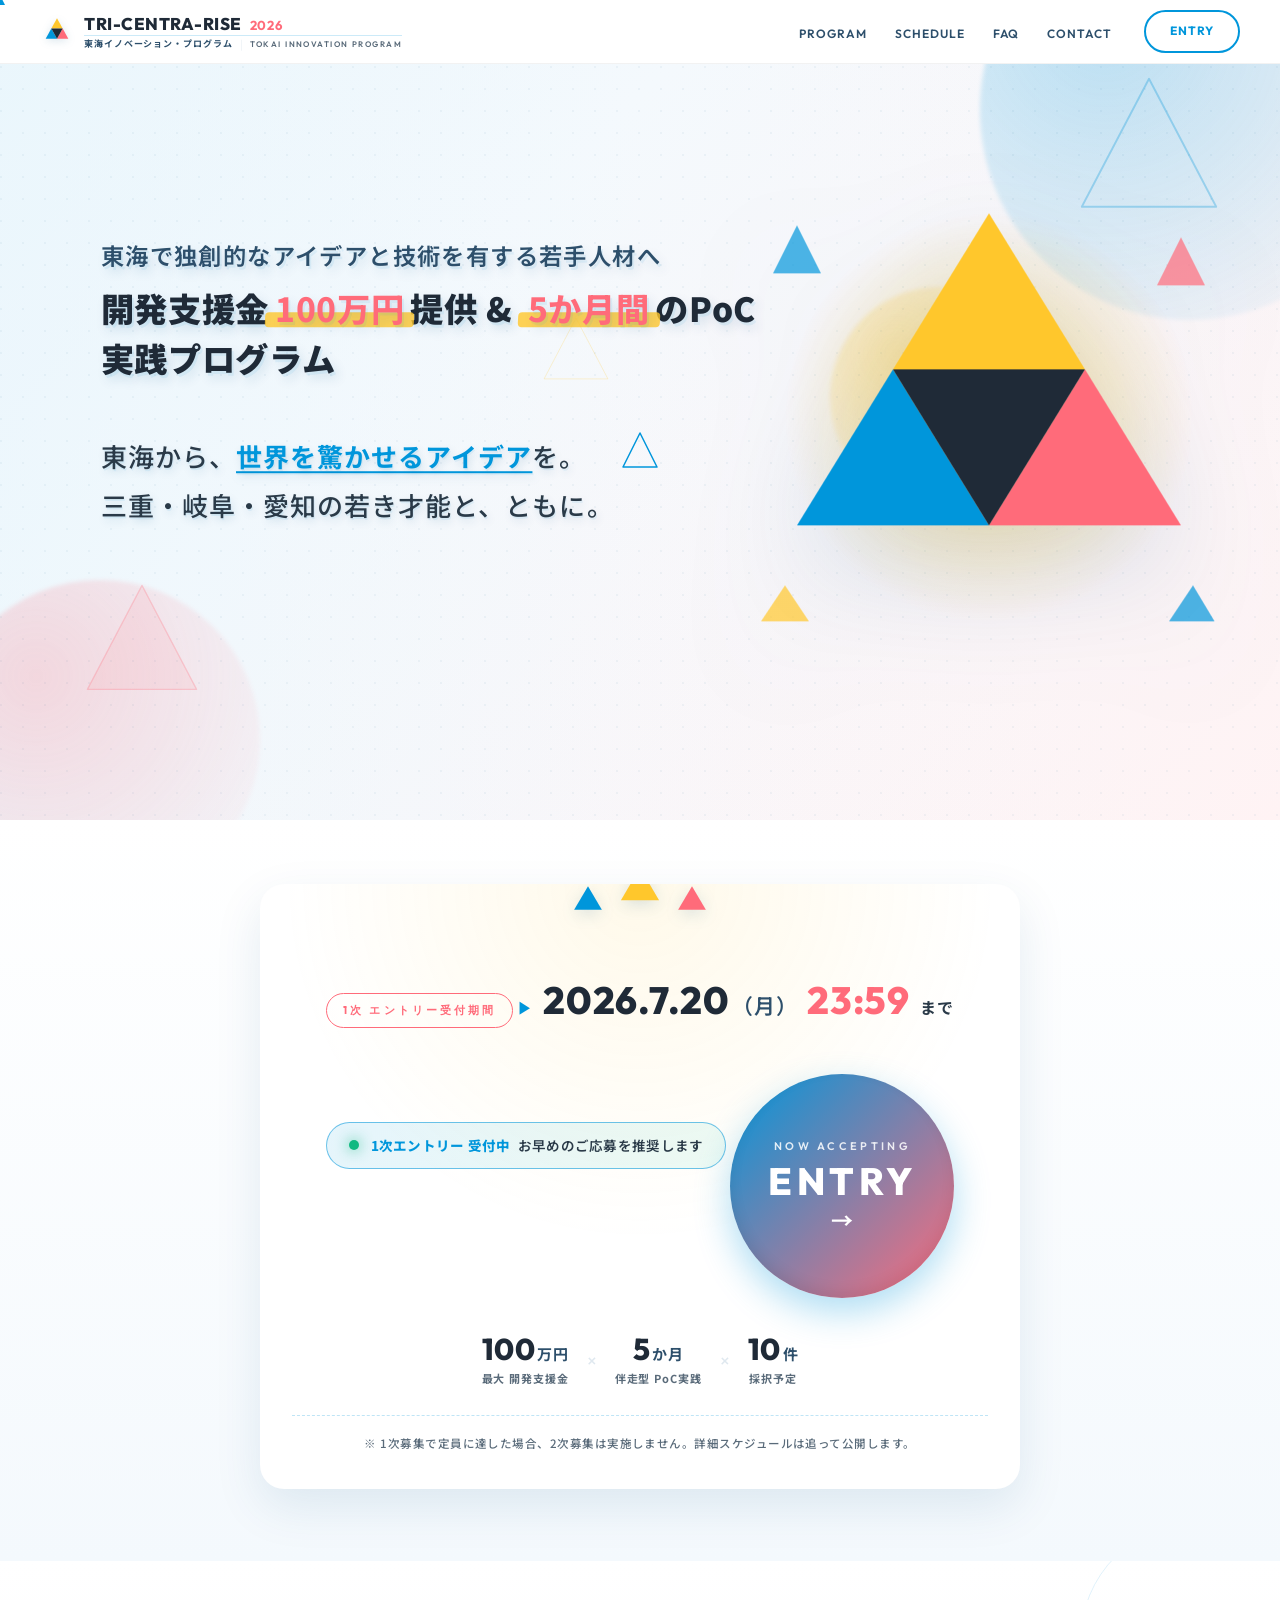
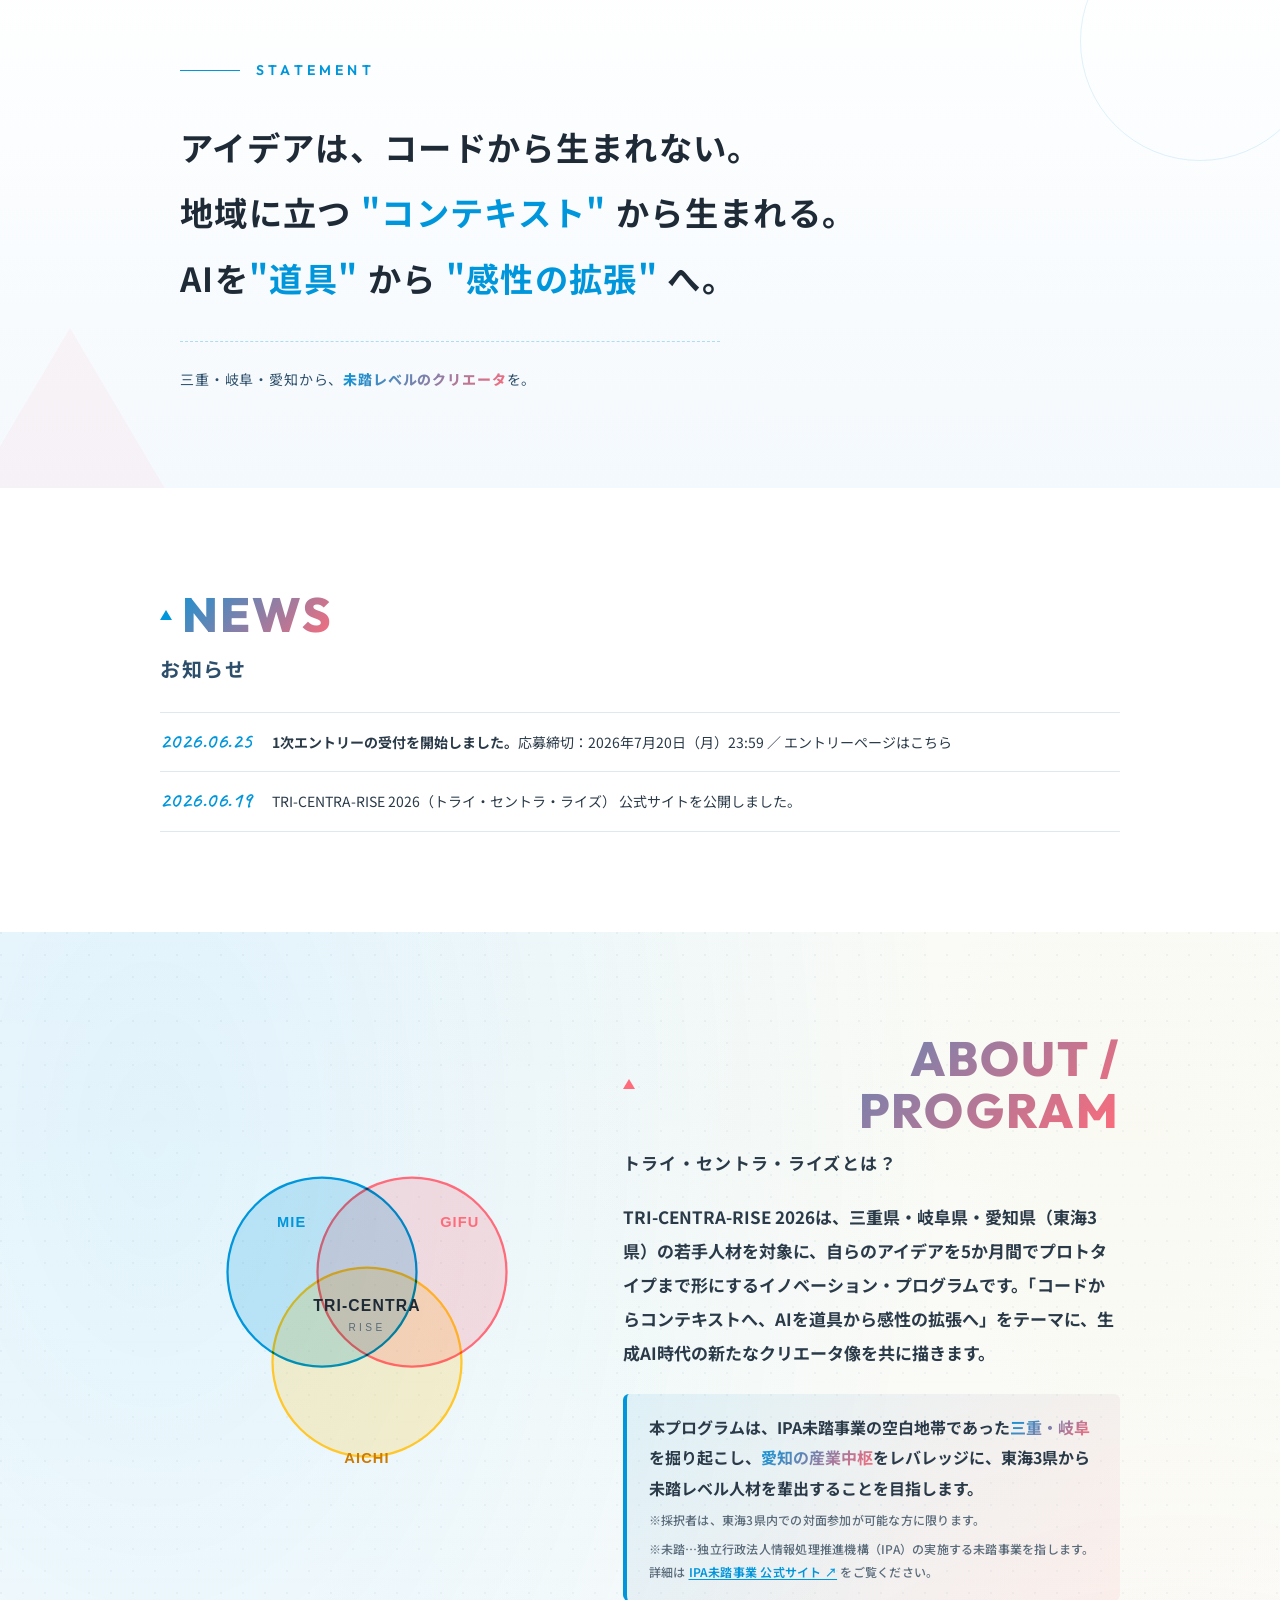
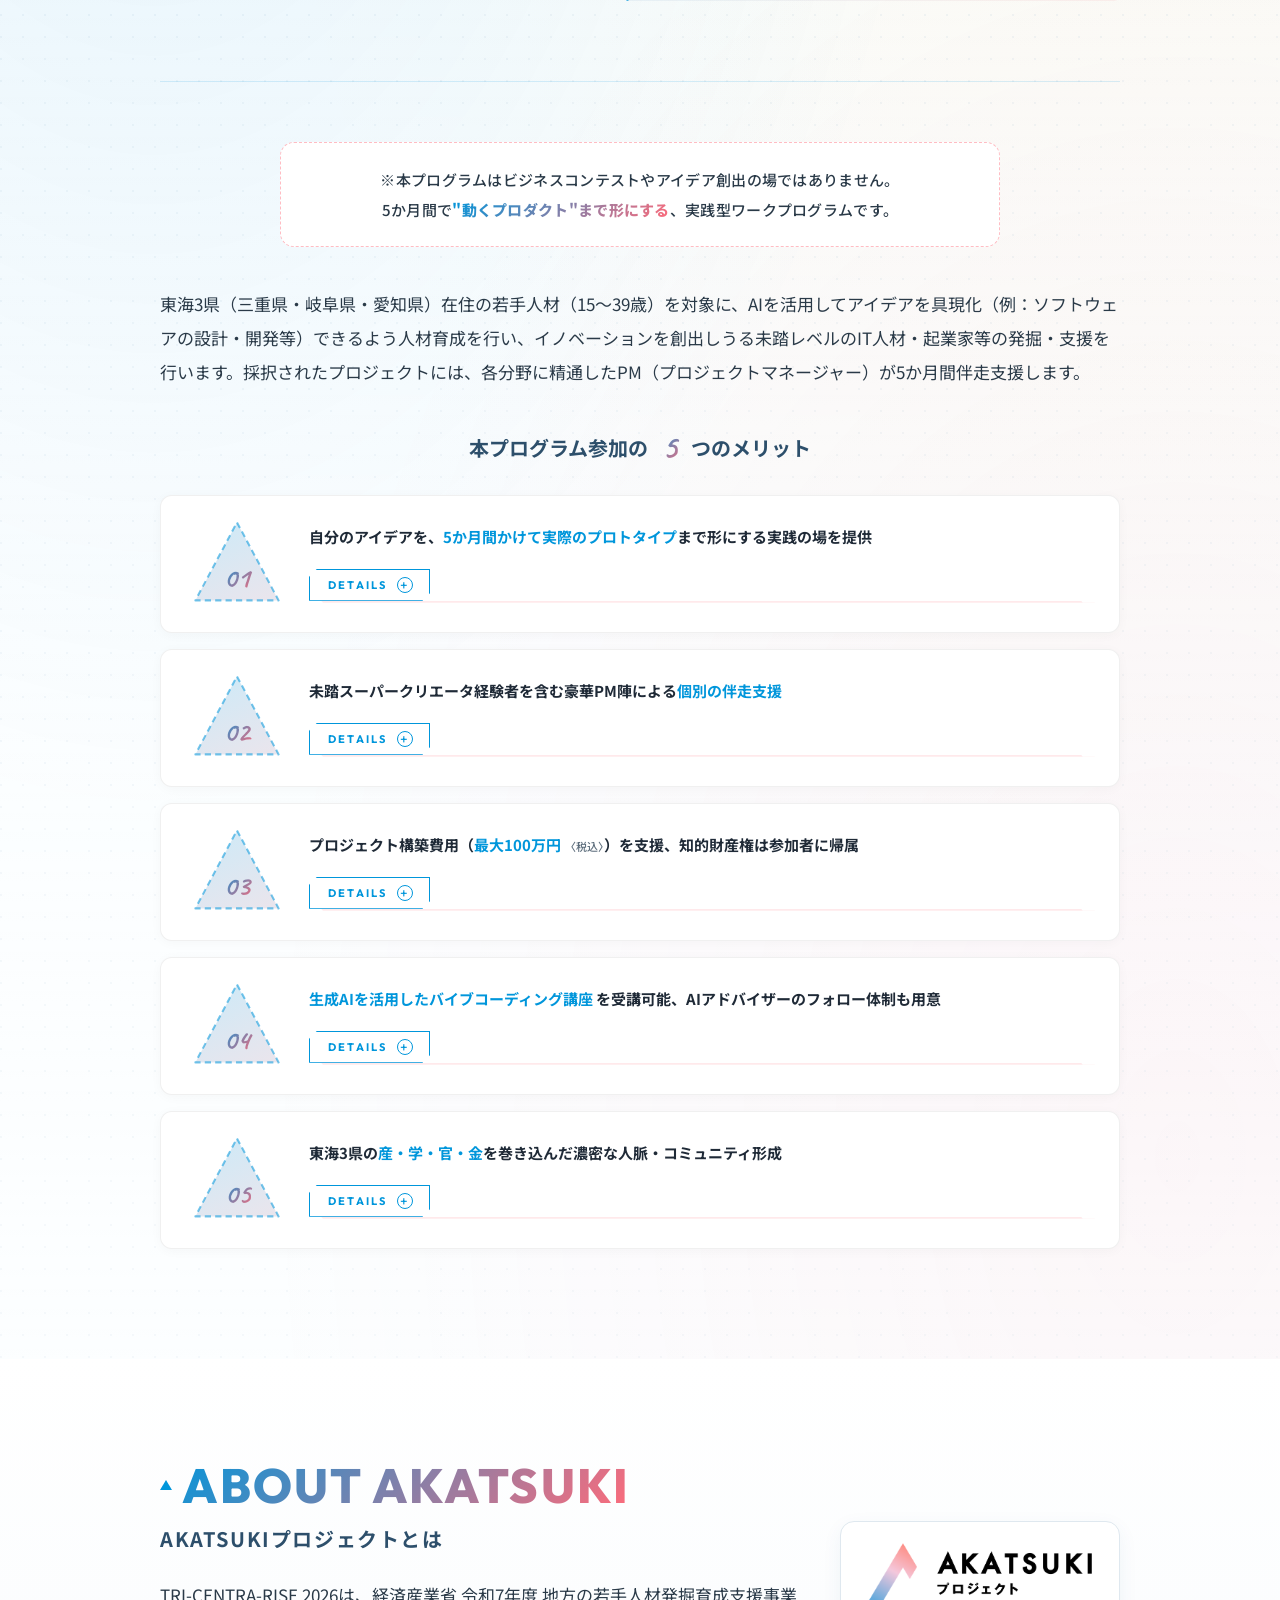
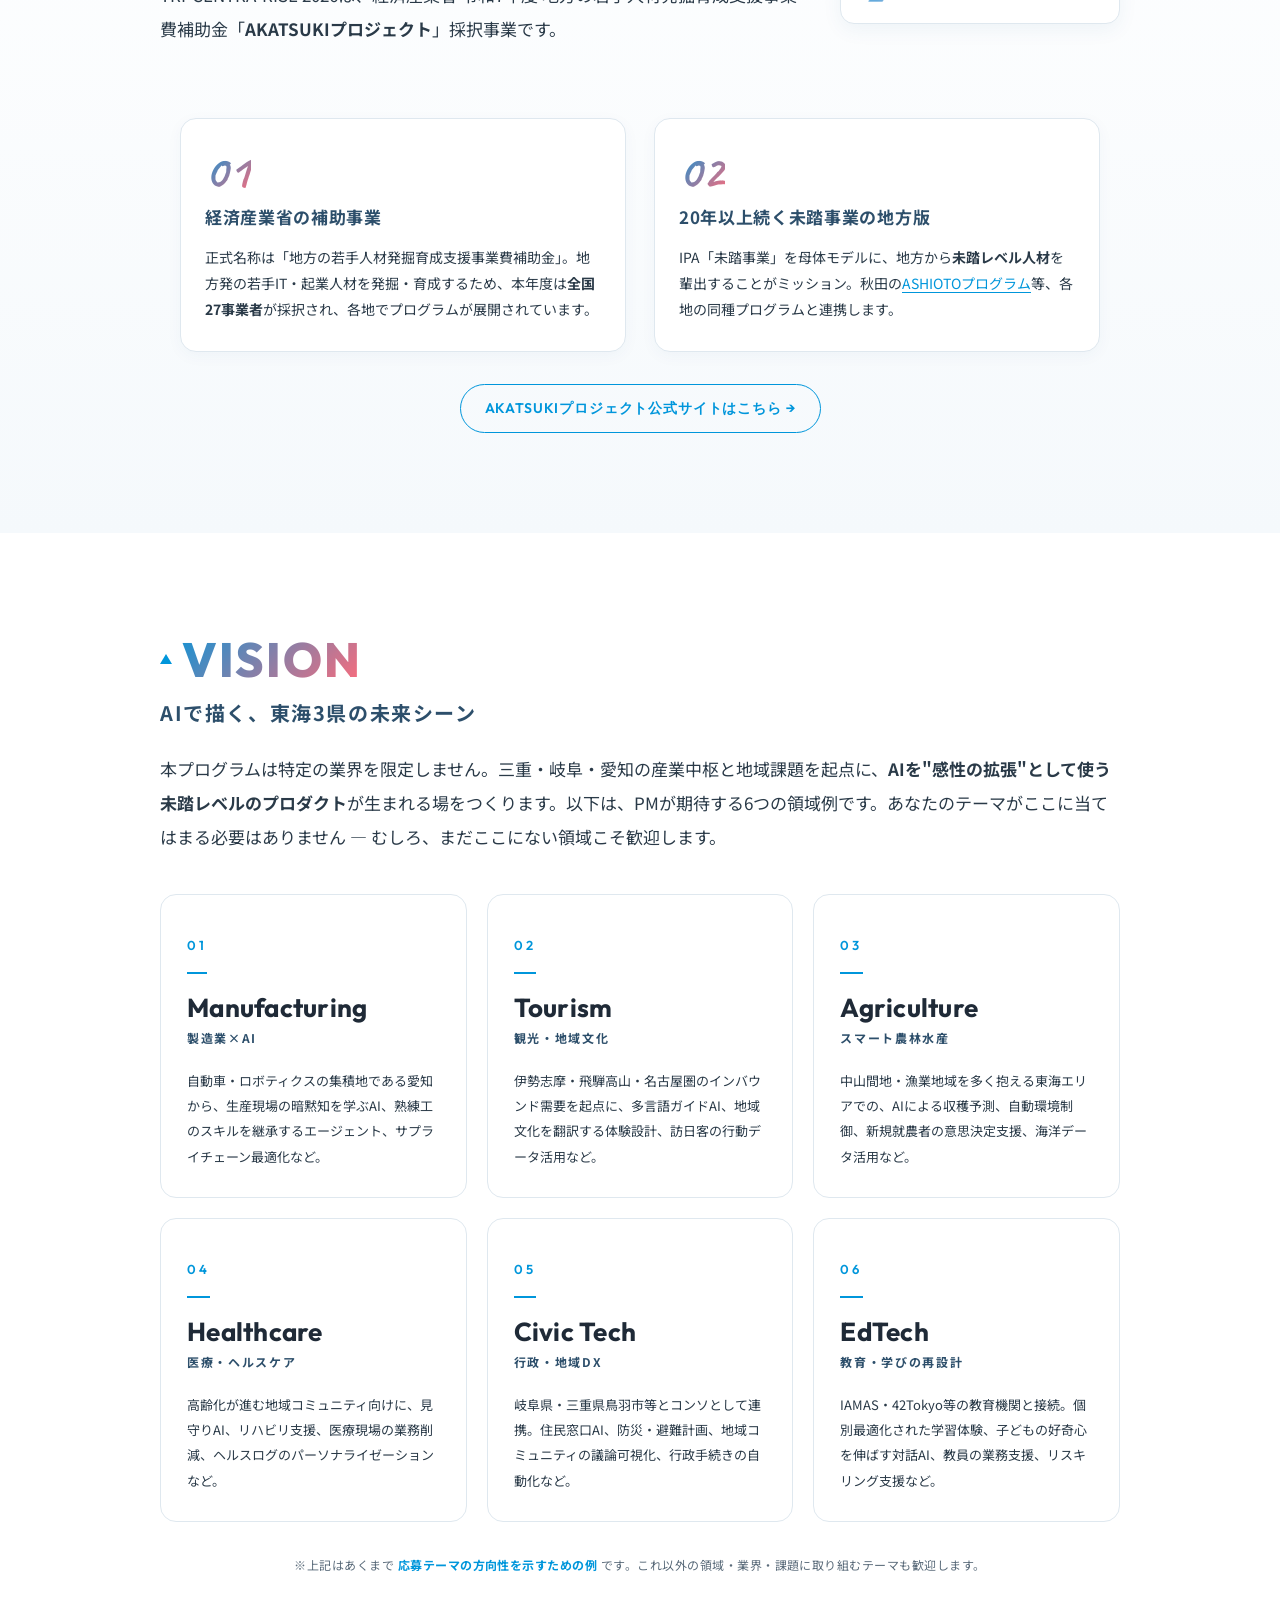
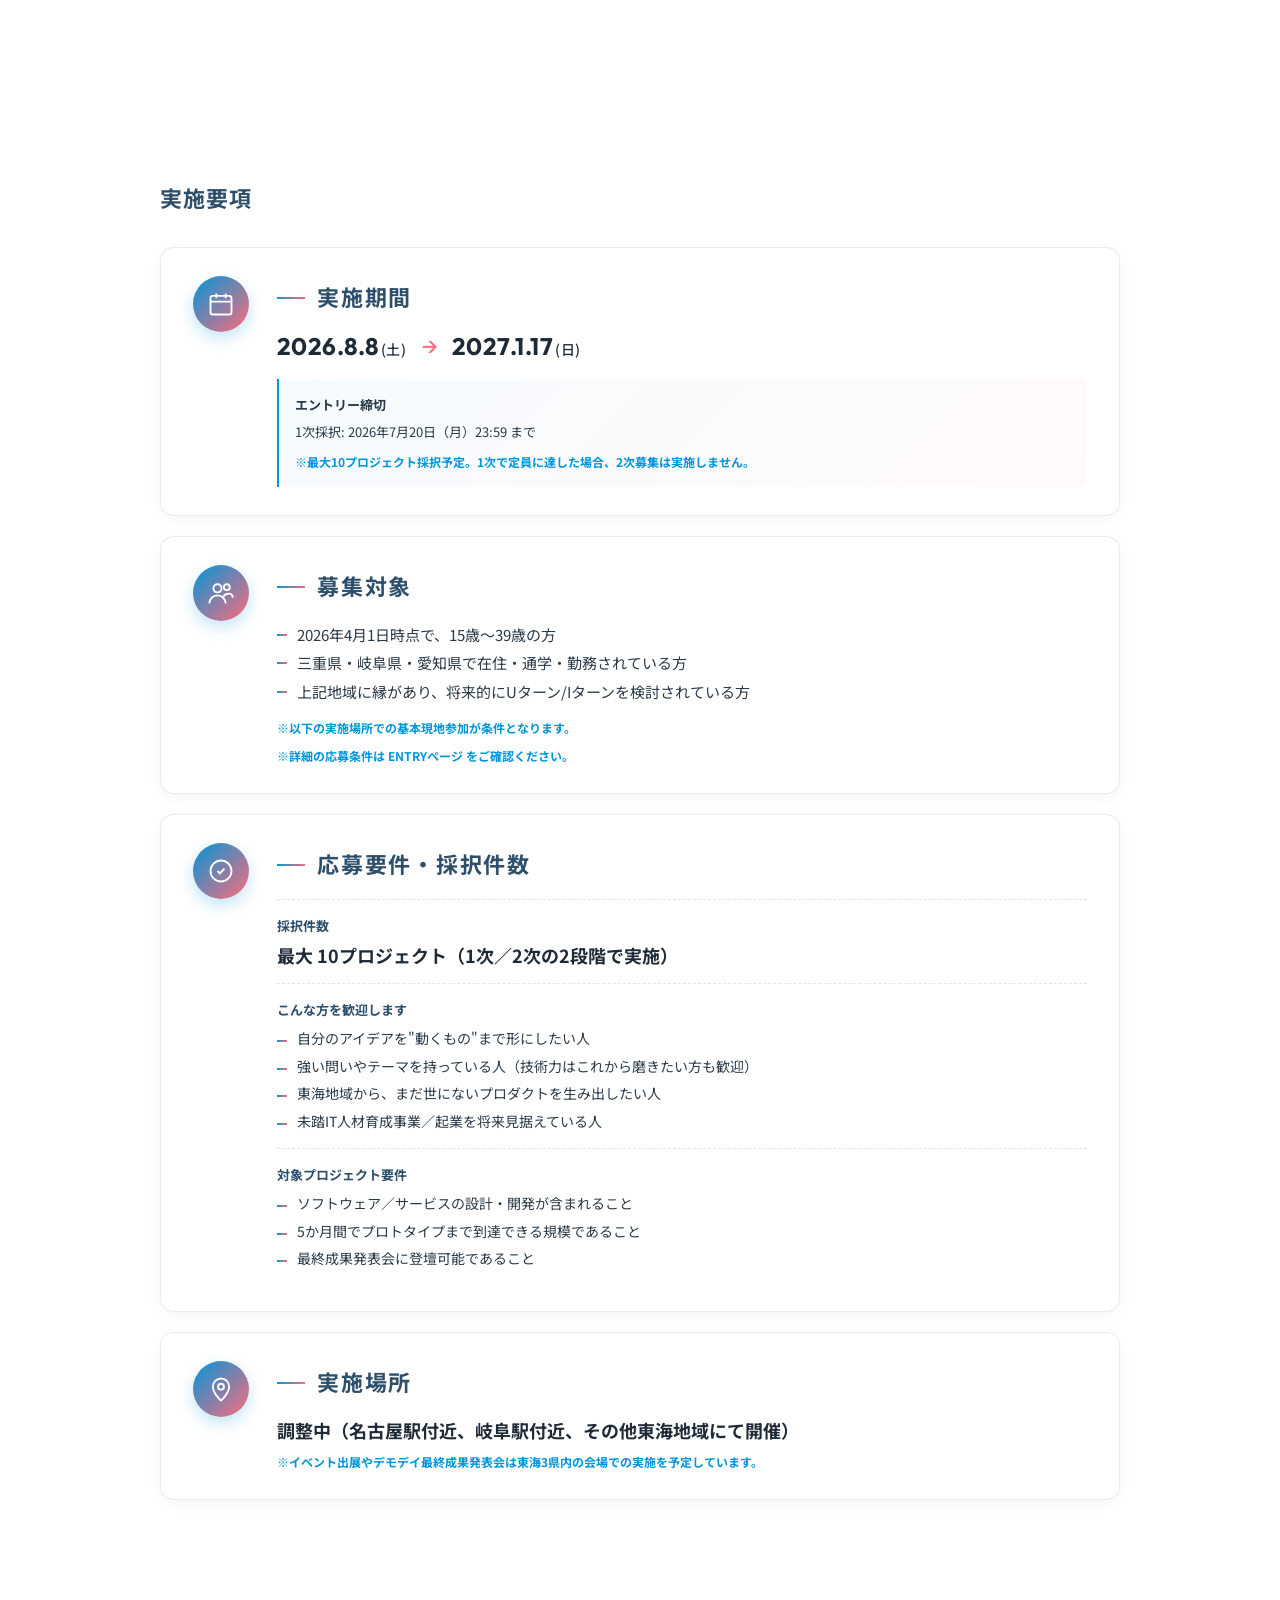
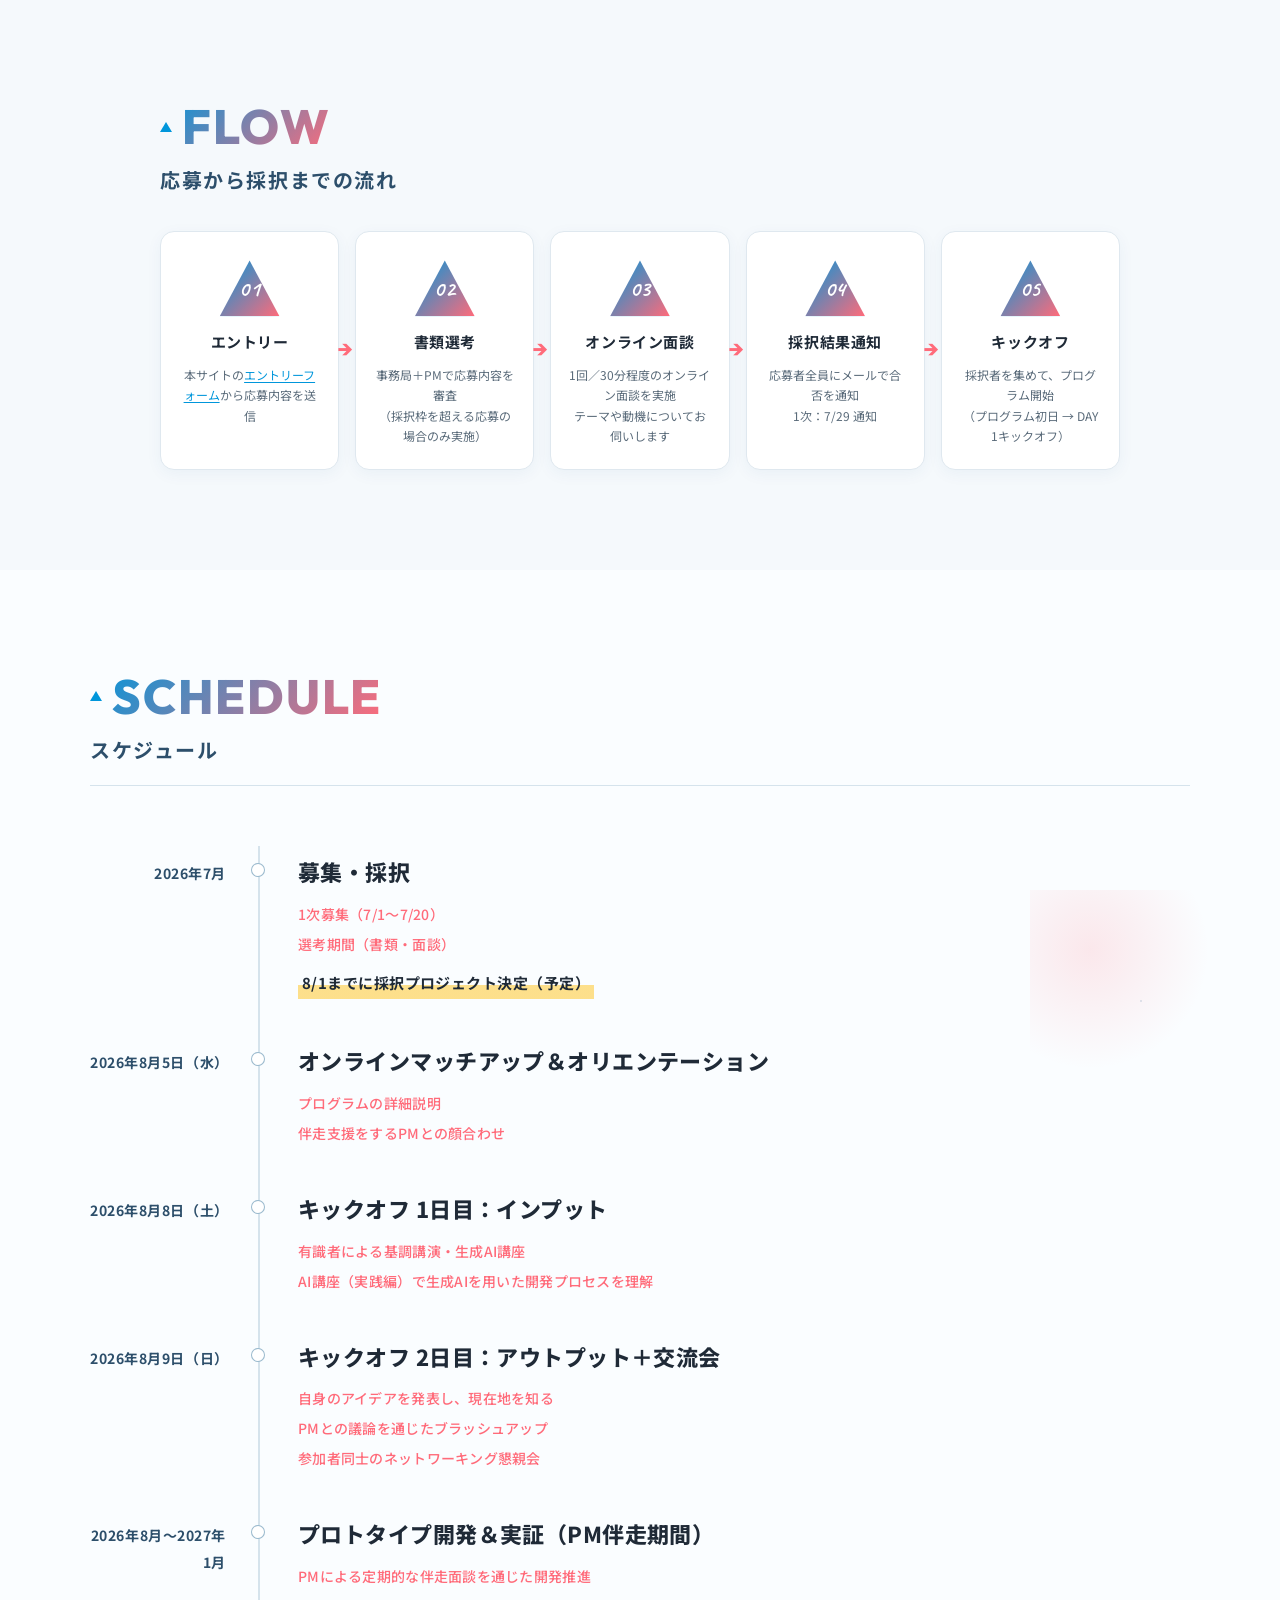
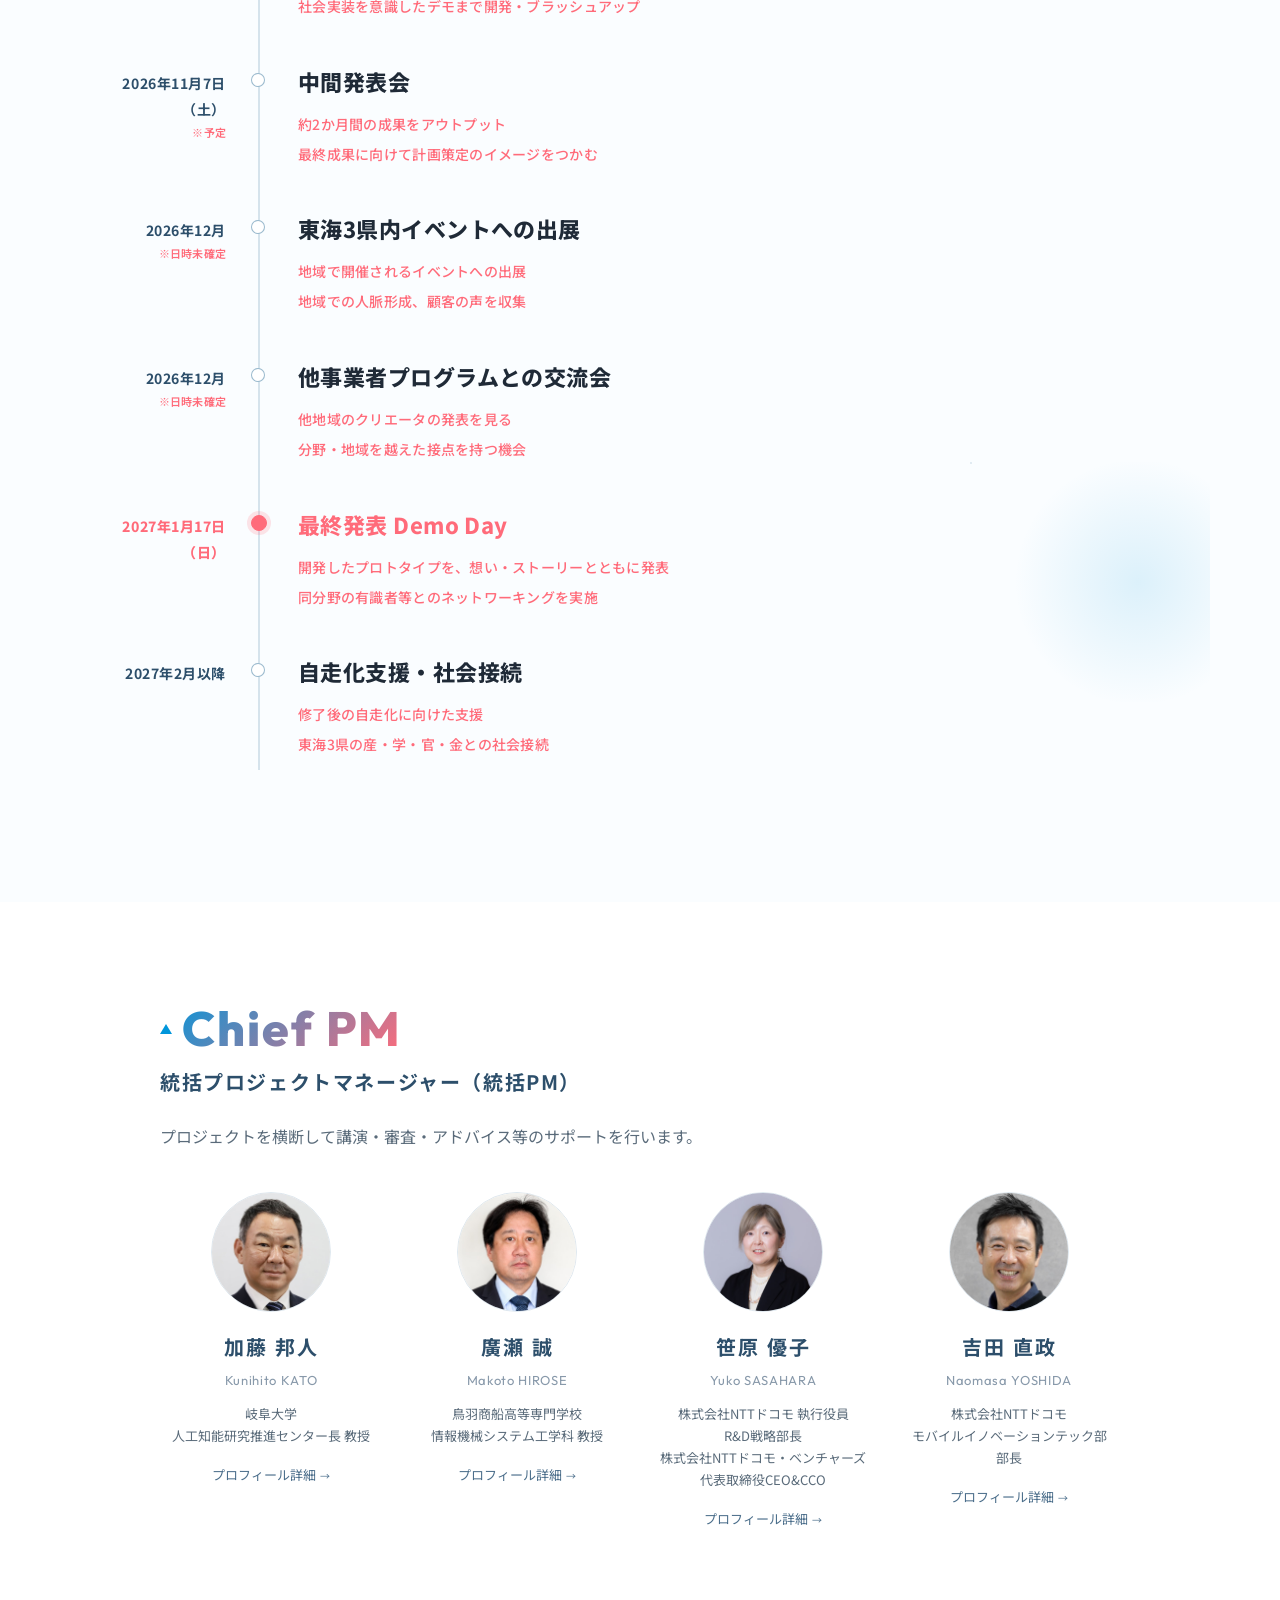
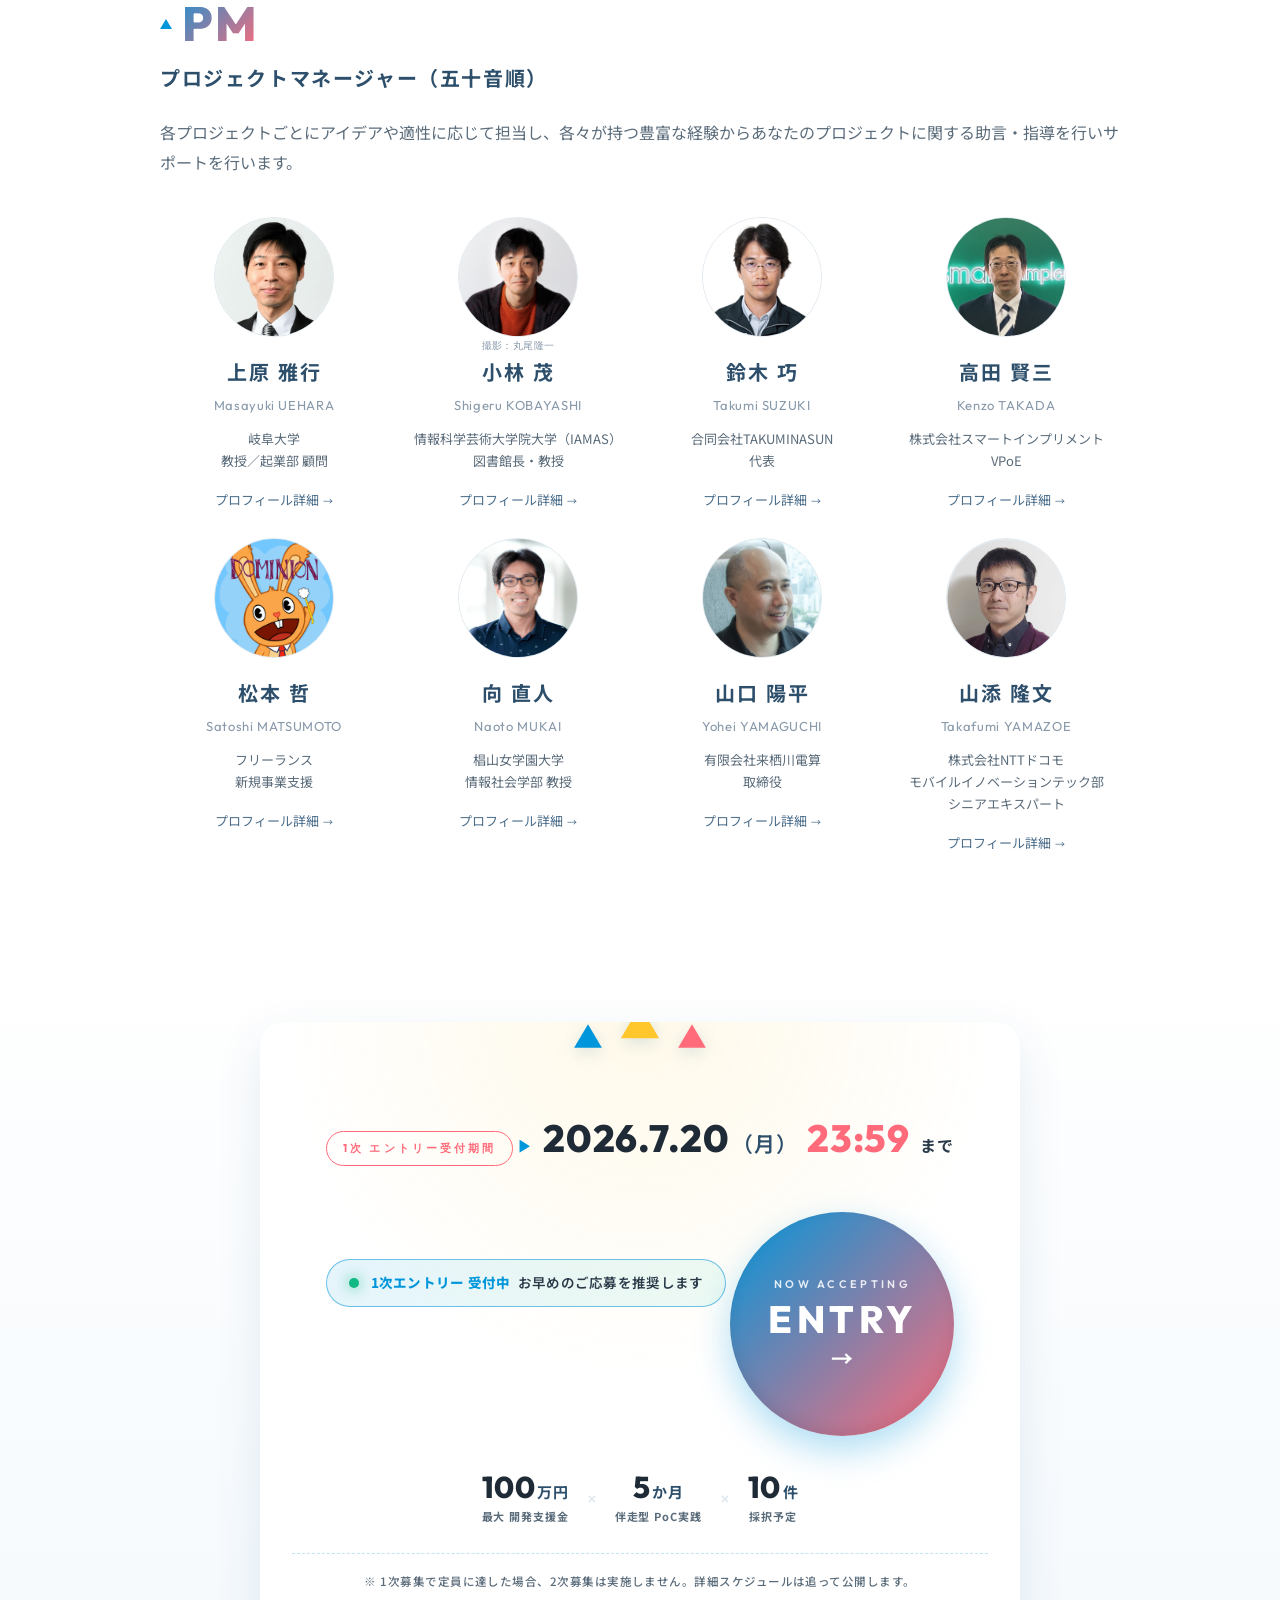
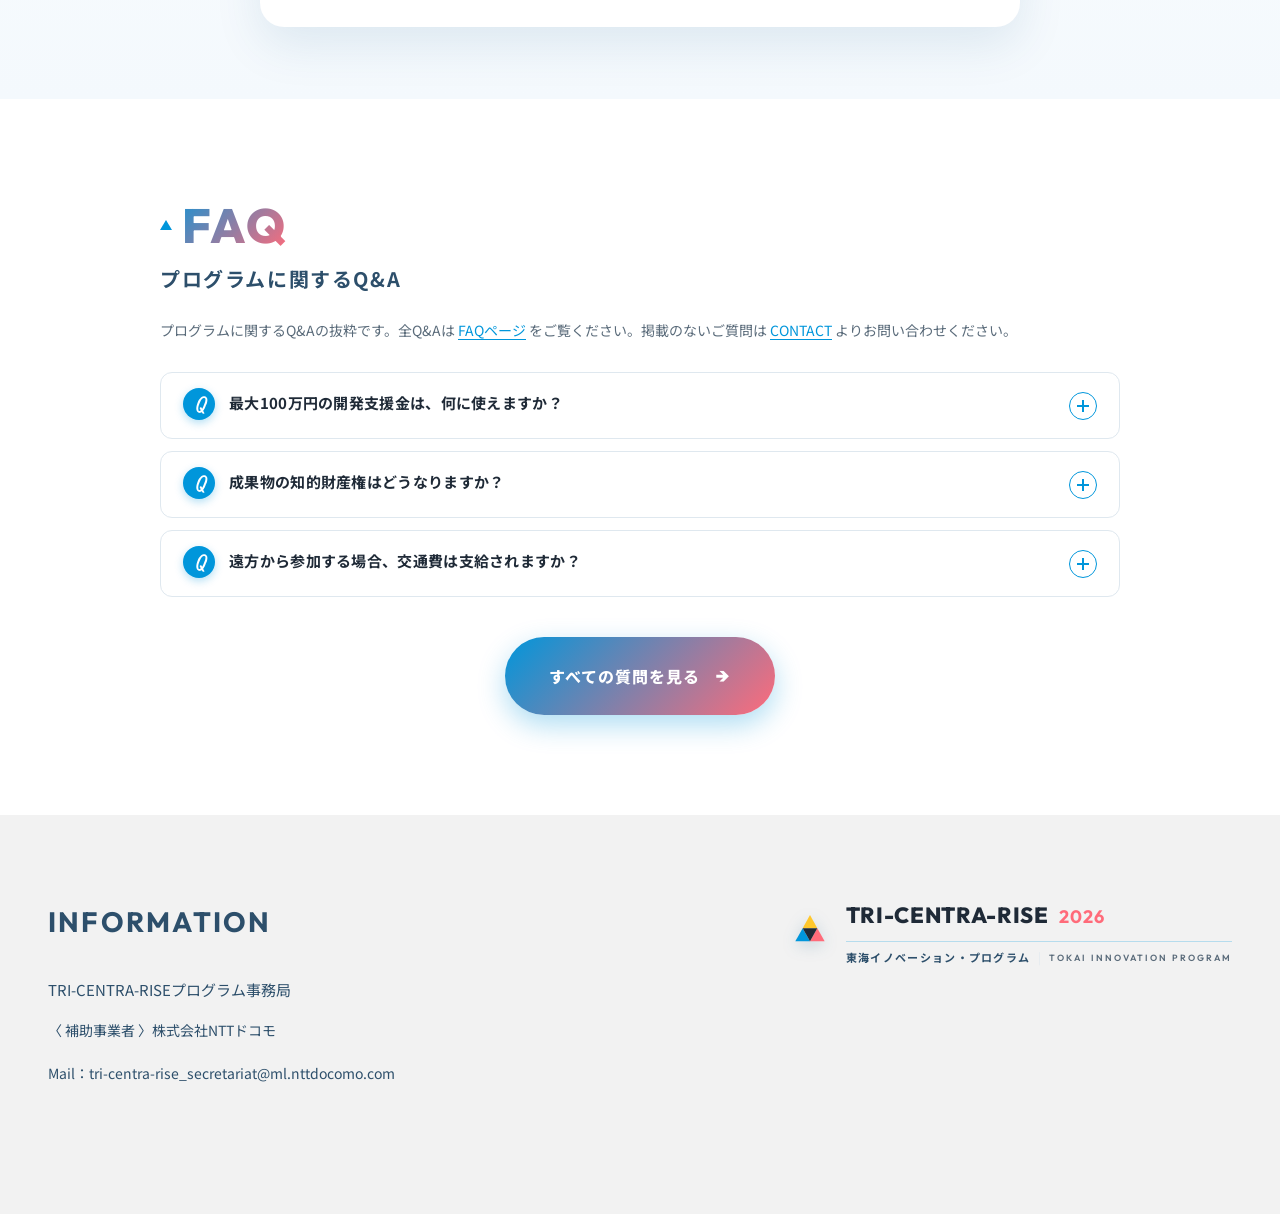
==== commit 40bd3385: "1次エントリー受付開始対応(本番反映用)" ====
--- a/index.html
+++ b/index.html
@@ -169,19 +169,19 @@
       </p>
     </div>
 
-    <p class="tcr-entry-prep" aria-live="polite">
+    <p class="tcr-entry-prep tcr-entry-prep--active" aria-live="polite">
       <span class="tcr-entry-prep-dot" aria-hidden="true"></span>
       <span class="tcr-entry-prep-text">
-        <strong>エントリーはまだ受付開始前です。</strong>
-        2026年7月1日（水）応募開始予定
+        <strong>1次エントリー 受付中</strong>
+        お早めのご応募を推奨します
       </span>
     </p>
 
-    <a href="entry.html" class="tcr-entry-btn tcr-entry-btn--prep" aria-label="エントリー(2026年7月1日 受付開始予定)">
+    <a href="entry.html" class="tcr-entry-btn" aria-label="エントリーフォームへ">
       <span class="tcr-entry-btn-ring" aria-hidden="true"></span>
       <span class="tcr-entry-btn-ring-2" aria-hidden="true"></span>
       <span class="tcr-entry-btn-inner">
-        <span class="tcr-entry-btn-eyebrow">COMING SOON</span>
+        <span class="tcr-entry-btn-eyebrow">NOW ACCEPTING</span>
         <span class="tcr-entry-btn-label">ENTRY</span>
         <span class="tcr-entry-btn-arrow" aria-hidden="true">→</span>
       </span>
@@ -229,6 +229,10 @@
       <p class="section-heading-ja">お知らせ</p>
     </div>
     <div class="news-list">
+      <div class="news-item">
+        <span class="news-date">2026.06.25</span>
+        <p><strong>1次エントリーの受付を開始しました。</strong>応募締切：2026年7月20日（月）23:59 ／ <a href="entry.html">エントリーページはこちら</a></p>
+      </div>
       <div class="news-item">
         <span class="news-date">2026.06.19</span>
         <p>TRI-CENTRA-RISE 2026（トライ・セントラ・ライズ） 公式サイトを公開しました。</p>
@@ -820,19 +824,19 @@
       </p>
     </div>
 
-    <p class="tcr-entry-prep" aria-live="polite">
+    <p class="tcr-entry-prep tcr-entry-prep--active" aria-live="polite">
       <span class="tcr-entry-prep-dot" aria-hidden="true"></span>
       <span class="tcr-entry-prep-text">
-        <strong>エントリーはまだ受付開始前です。</strong>
-        2026年7月1日（水）応募開始予定
+        <strong>1次エントリー 受付中</strong>
+        お早めのご応募を推奨します
       </span>
     </p>
 
-    <a href="entry.html" class="tcr-entry-btn tcr-entry-btn--prep" aria-label="エントリー(2026年7月1日 受付開始予定)">
+    <a href="entry.html" class="tcr-entry-btn" aria-label="エントリーフォームへ">
       <span class="tcr-entry-btn-ring" aria-hidden="true"></span>
       <span class="tcr-entry-btn-ring-2" aria-hidden="true"></span>
       <span class="tcr-entry-btn-inner">
-        <span class="tcr-entry-btn-eyebrow">COMING SOON</span>
+        <span class="tcr-entry-btn-eyebrow">NOW ACCEPTING</span>
         <span class="tcr-entry-btn-label">ENTRY</span>
         <span class="tcr-entry-btn-arrow" aria-hidden="true">→</span>
       </span>
--- a/css/style.css
+++ b/css/style.css
@@ -2094,6 +2094,68 @@
   color: var(--white);
 }
 
+/* === エントリー受付中（NOW ACCEPTING）===*/
+.entry-prep-box--active {
+  border-color: rgba(0,150,219,0.35) !important;
+  background: linear-gradient(135deg, rgba(0,150,219,0.06), rgba(75,214,181,0.08)) !important;
+}
+.entry-prep-label--active {
+  background: linear-gradient(135deg, #0096db, #4bd6b5) !important;
+  color: #fff !important;
+}
+.entry-prep-label--active .entry-prep-label-dot {
+  background: #fff !important;
+  box-shadow: 0 0 12px rgba(255,255,255,0.85) !important;
+}
+.entry-form-btn {
+  display: inline-flex;
+  align-items: center;
+  gap: 12px;
+  padding: 18px 48px;
+  margin: 8px 0 12px;
+  font-size: 17px;
+  font-weight: 800;
+  color: #fff;
+  background: linear-gradient(135deg, #0096db 0%, #ff6b7a 100%);
+  border-radius: 60px;
+  text-decoration: none;
+  letter-spacing: 0.05em;
+  box-shadow: 0 12px 32px rgba(0,150,219,0.32), 0 6px 16px rgba(255,107,122,0.20);
+  transition: transform 0.3s cubic-bezier(0.22,1,0.36,1), box-shadow 0.3s;
+}
+.entry-form-btn:hover {
+  transform: translateY(-4px) scale(1.03);
+  box-shadow: 0 20px 48px rgba(0,150,219,0.42), 0 10px 24px rgba(255,107,122,0.28);
+}
+.entry-form-btn-arrow {
+  font-size: 20px;
+  transition: transform 0.3s;
+}
+.entry-form-btn:hover .entry-form-btn-arrow {
+  transform: translateX(6px);
+}
+.entry-form-note {
+  font-size: 12px;
+  color: var(--text-light);
+  margin: 0 0 28px;
+  letter-spacing: 0.02em;
+  line-height: 1.6;
+}
+
+/* index hero CTA: 受付中状態の見た目調整(prep状態と差別化) */
+.tcr-entry-prep--active {
+  border-style: solid !important;
+  border-color: rgba(0,150,219,0.55) !important;
+  background: linear-gradient(135deg, rgba(0,150,219,0.10), rgba(75,214,181,0.10)) !important;
+}
+.tcr-entry-prep--active strong {
+  color: #0096db !important;
+}
+.tcr-entry-prep--active .tcr-entry-prep-dot {
+  background: #10b981 !important;
+  box-shadow: 0 0 14px rgba(16,185,129,0.85) !important;
+}
+
 /* ===== FOOTER ===== */
 footer {
   background: #f2f2f2;
